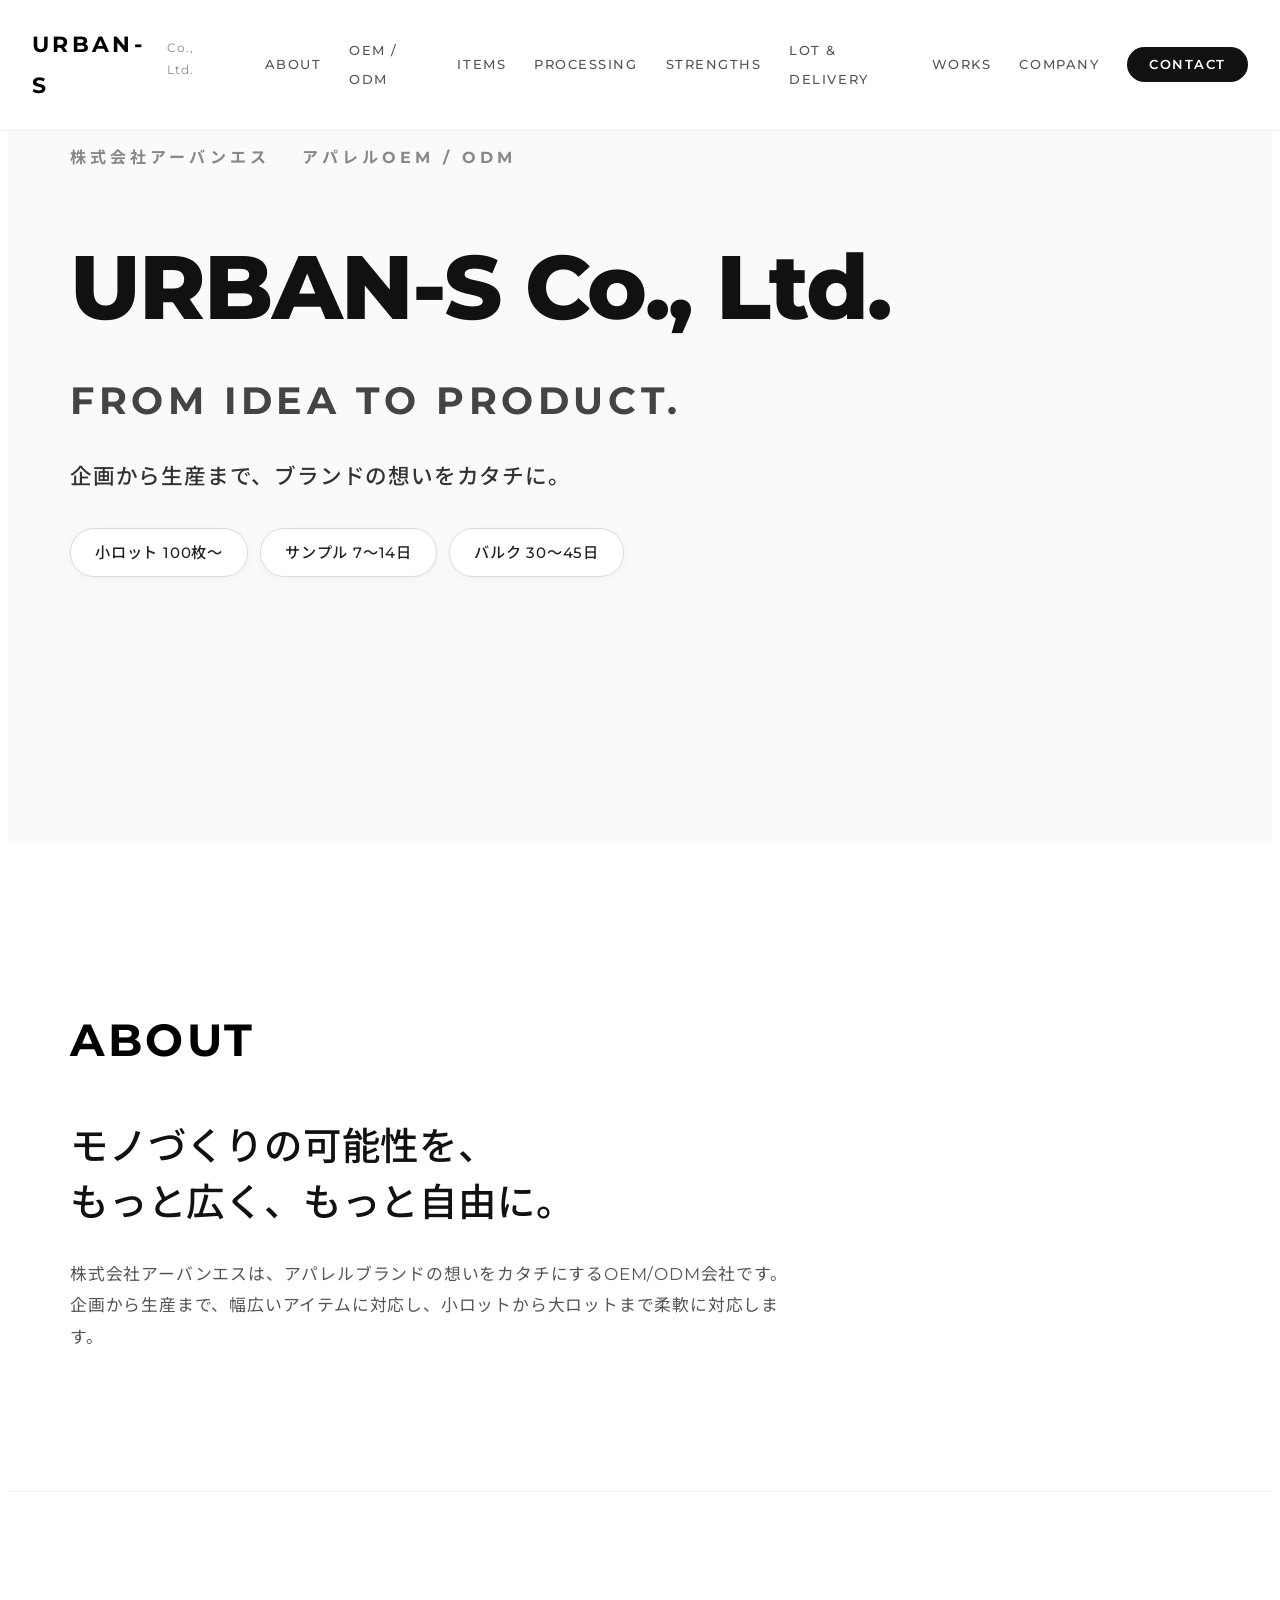
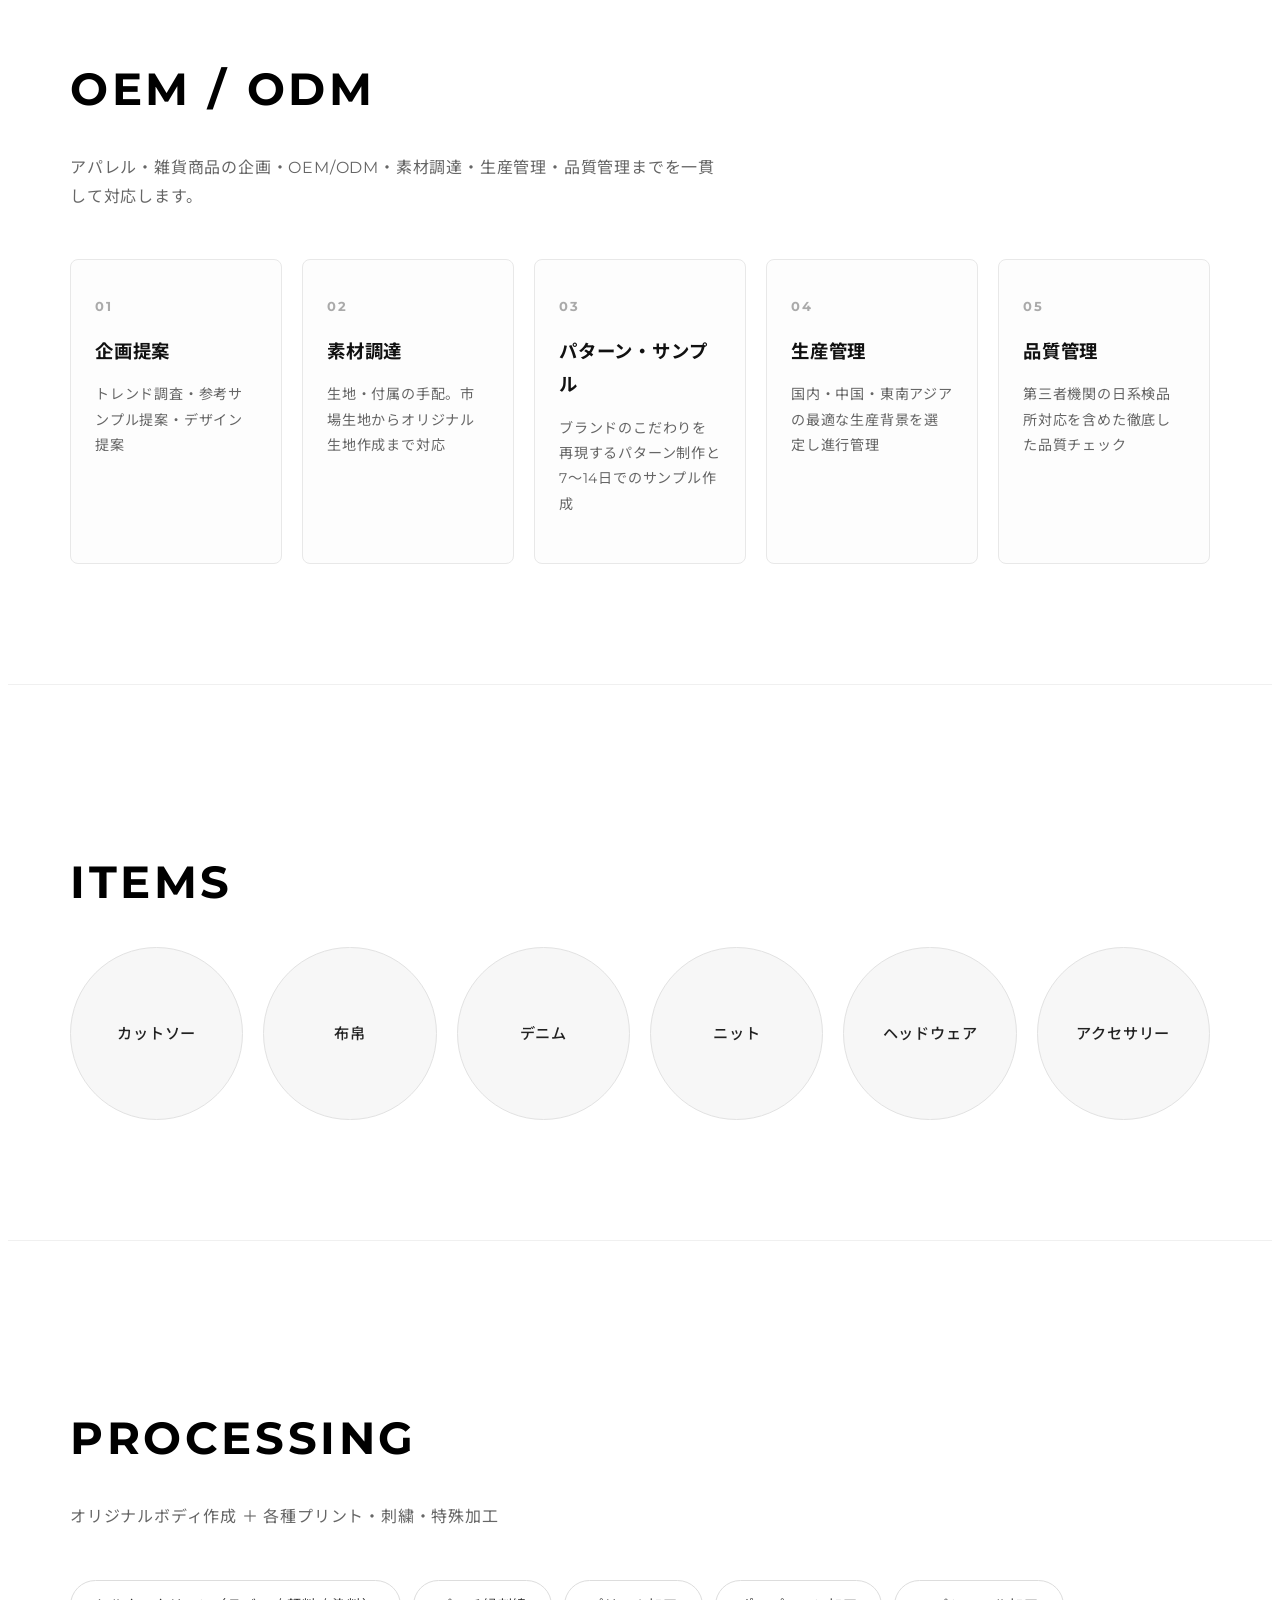
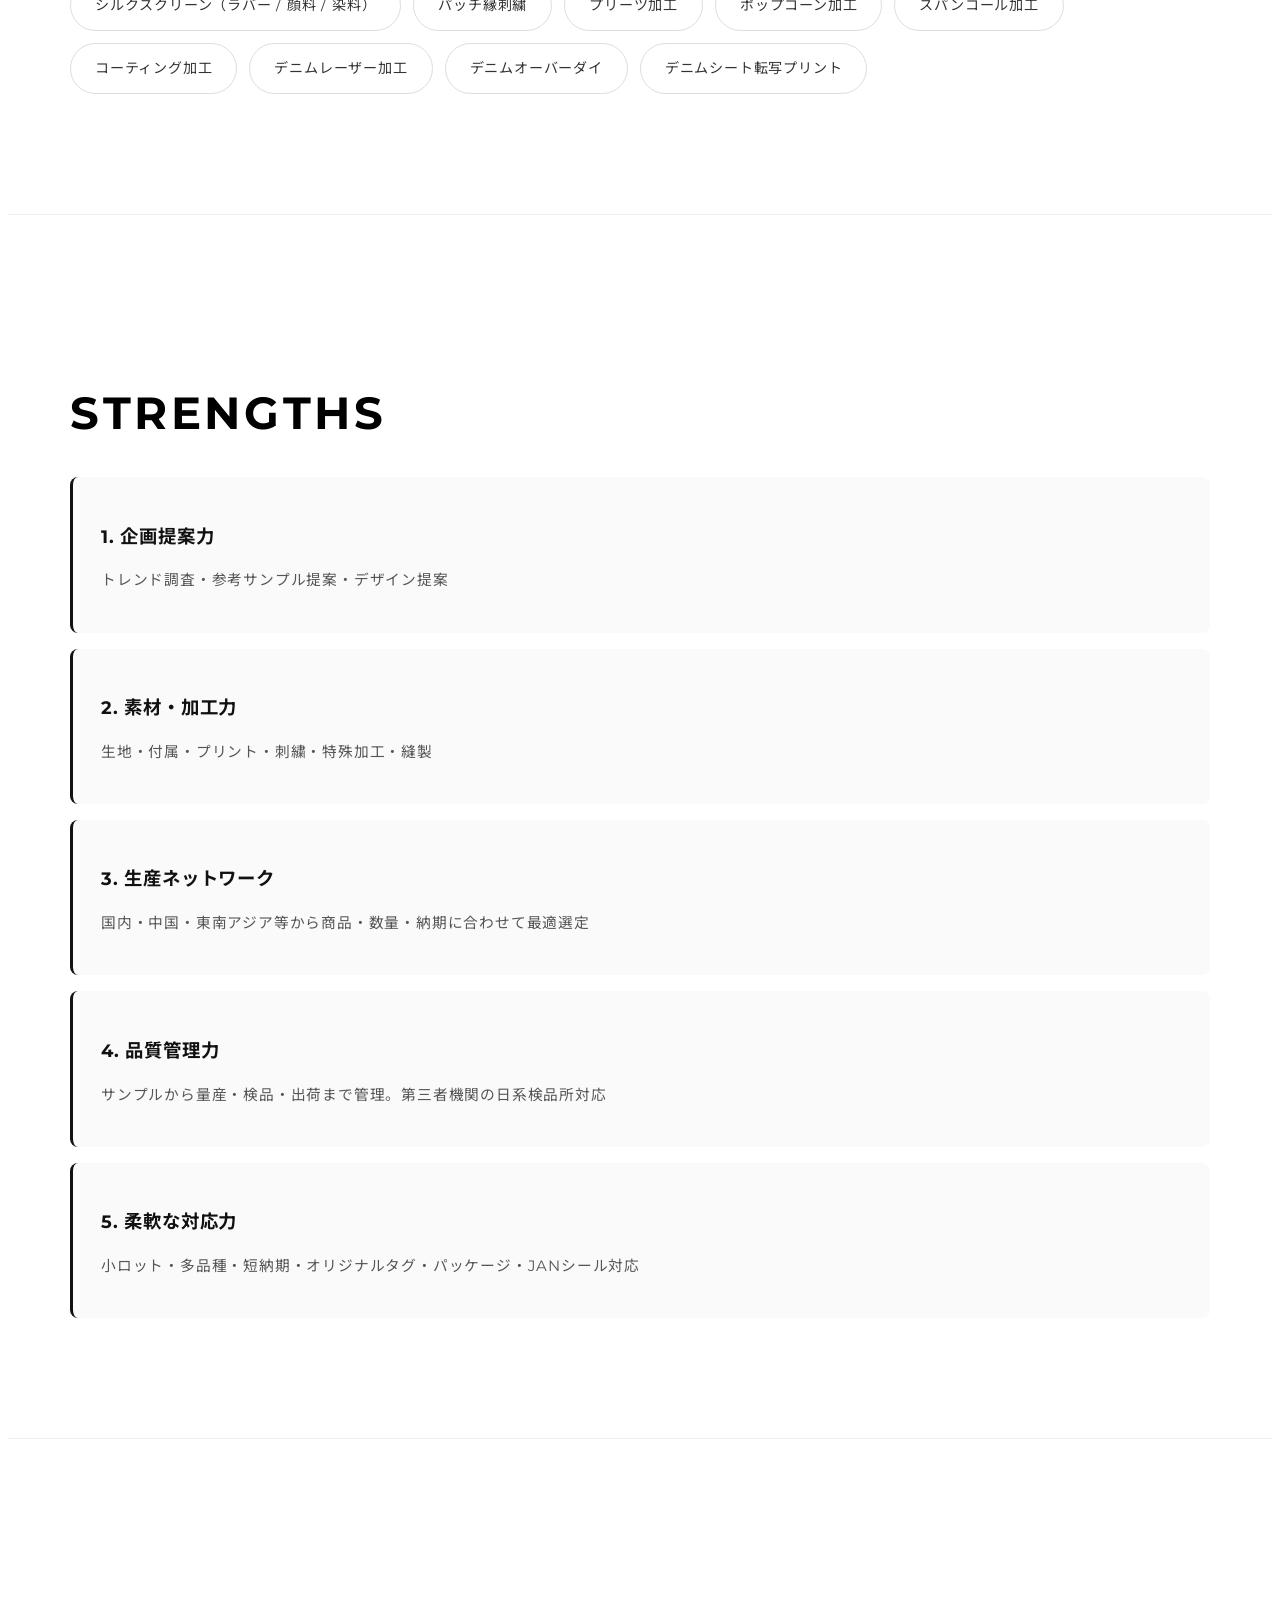
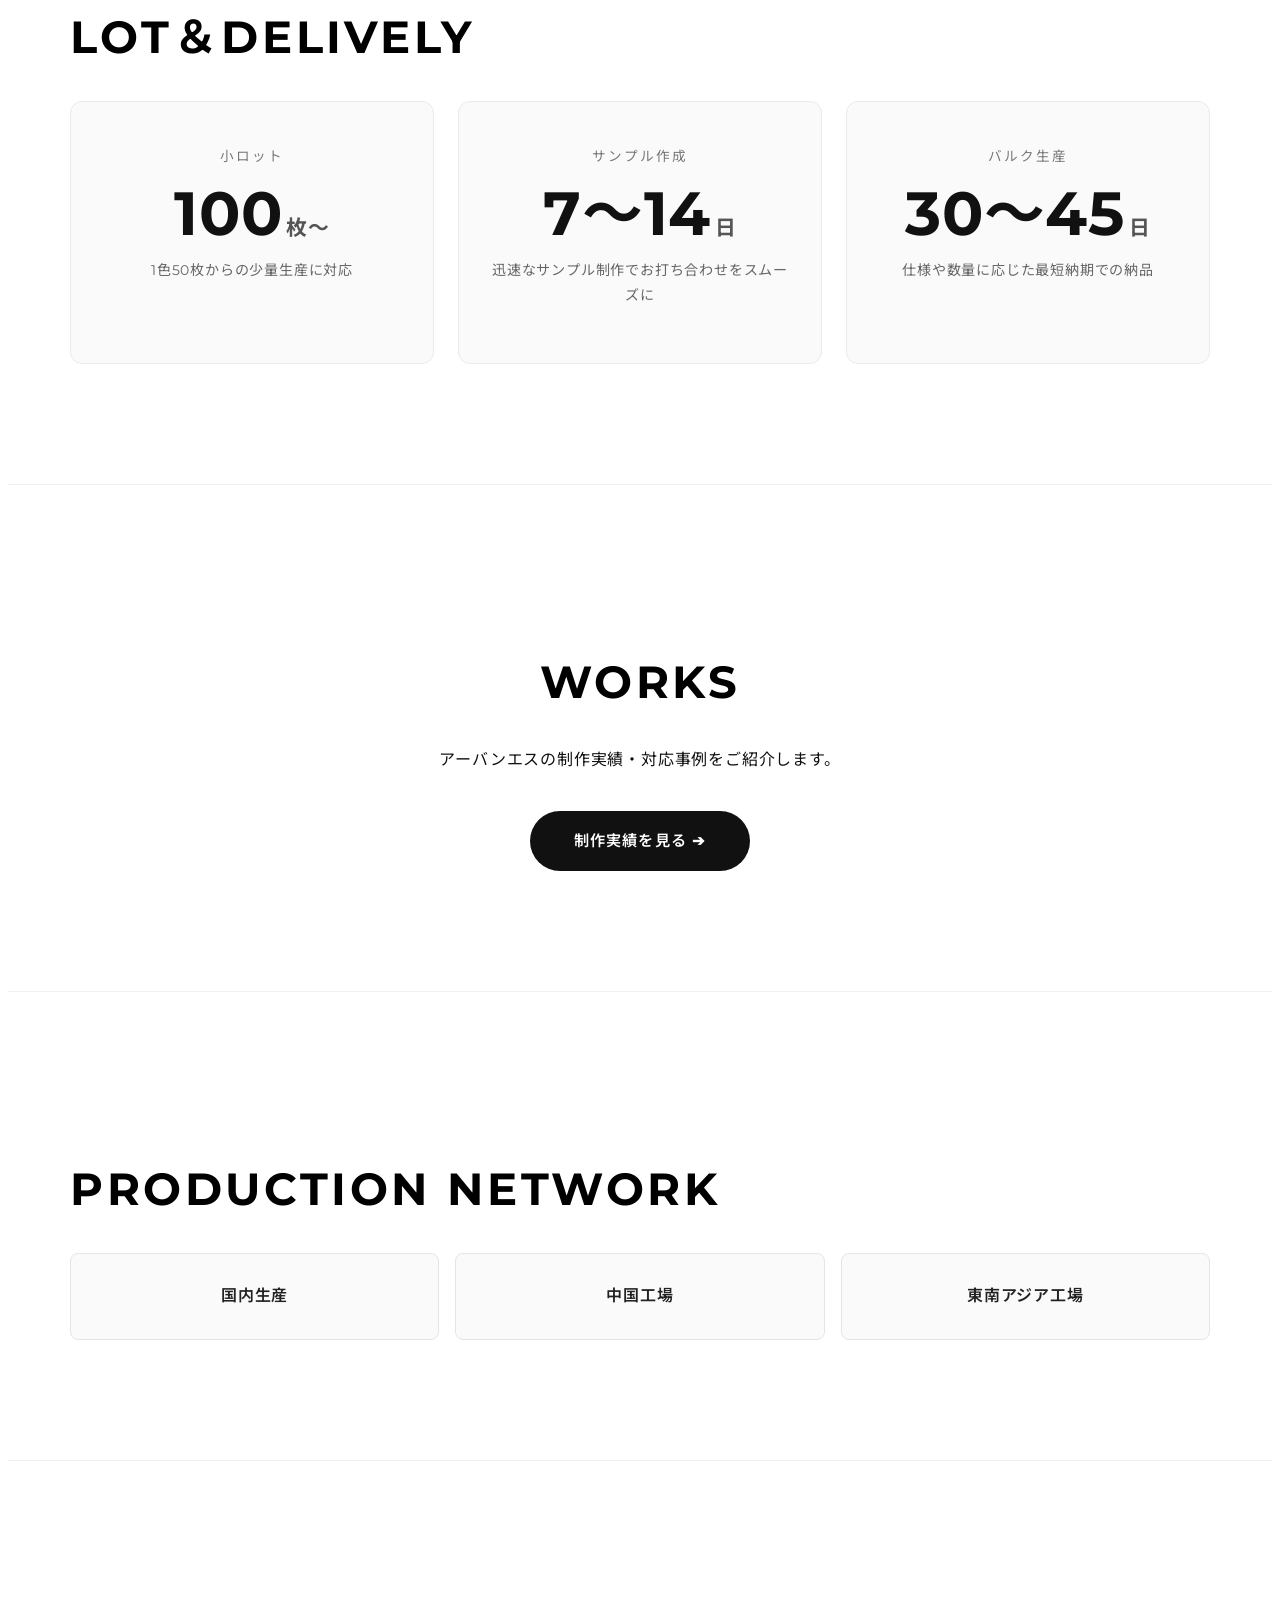
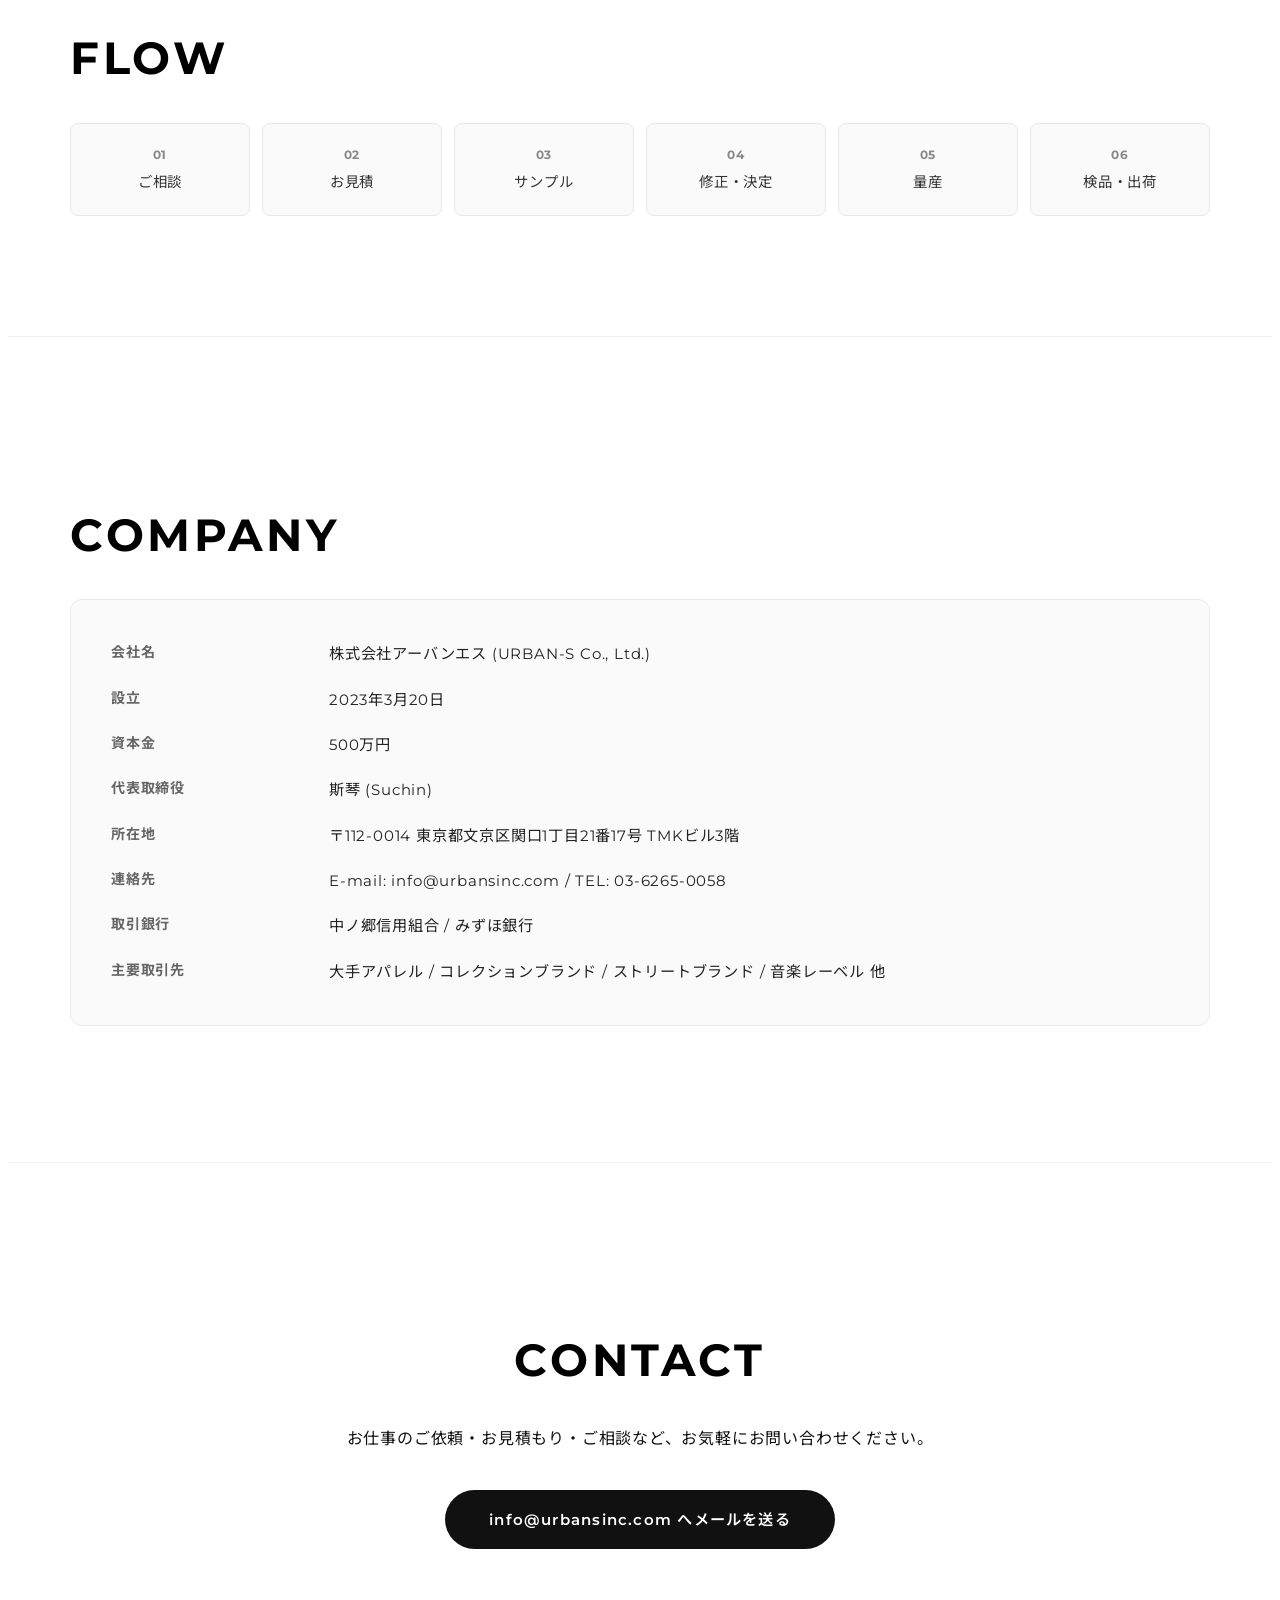
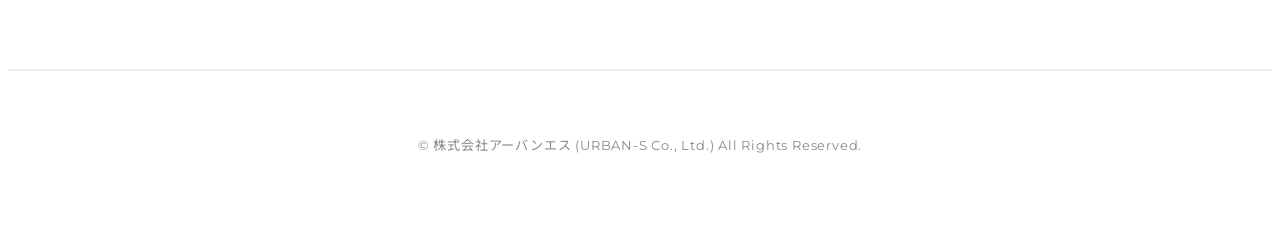
==== index.html @ e6a07af7 "Update index.html" ====
<!DOCTYPE html>
<html lang="ja">
<head>
  <meta charset="UTF-8">
  <meta name="viewport" content="width=device-width, initial-scale=1.0">
 <title>株式会社アーバンエス（URBAN-S） アパレルOEM/ODM・小ロット生産</title>
  <meta name="description" content="株式会社アーバンエス（URBAN-S Co., Ltd.）は、アパレルブランドの企画・素材調達から生産・品質管理までを一貫対応するOEM/ODM会社です。小ロット50枚〜対応。">
  <link rel="stylesheet" href="css/style.css">
  <link rel="preconnect" href="https://fonts.googleapis.com">
  <link rel="preconnect" href="https://fonts.gstatic.com" crossorigin>
  <link href="https://fonts.googleapis.com/css2?family=Montserrat:wght@400;500;700&family=Noto+Sans+JP:wght@300;400;500;700&display=swap" rel="stylesheet">
</head>
<body>

  <!-- HEADER -->
  <header class="header">
    <div class="header-inner">
      <a href="index.html" class="logo">
        <span class="logo-main">URBAN-S</span>
        <span class="logo-sub">Co., Ltd.</span>
      </a>
      <nav class="nav">
        <ul>
          <li><a href="#about">ABOUT</a></li>
          <li><a href="#service">OEM / ODM</a></li>
          <li><a href="#items">ITEMS</a></li>
          <li><a href="#processing">PROCESSING</a></li>
          <li><a href="#strengths">STRENGTHS</a></li>
          <li><a href="#lot-delivery">LOT & DELIVERY</a></li>
          <li><a href="works.html">WORKS</a></li>
          <li><a href="#company">COMPANY</a></li>
          <li><a href="#contact" class="nav-btn">CONTACT</a></li>
        </ul>
      </nav>
    </div>
  </header>

 <!--  HERO -->
  <section class="hero">
    <div class="hero-inner">
<p class="hero-subtitle">
  <span>株式会社アーバンエス</span>
  <span>アパレルOEM / ODM</span>
</p>  
    <h1 class="hero-brand">
  <span class="brand-main">URBAN-S</span>
  <span class="brand-sub">Co., Ltd.</span>
　　</h1>  
      <p class="hero-title-sub">FROM IDEA TO PRODUCT.</p>
      <p class="hero-copy">企画から生産まで、ブランドの想いをカタチに。</p>
      <div class="hero-tags">
        <span>小ロット 100枚〜</span>
        <span>サンプル 7〜14日</span>
        <span>バルク 30〜45日</span>
      </div>
    </div>
  </section>
  <!-- ABOUT -->
  <section id="about" class="section about">
    <div class="container">
    
      <h2 class="section-title">ABOUT</h2>
      <div class="about-content">
        <h3 class="about-lead">モノづくりの可能性を、<br>もっと広く、もっと自由に。</h3>
        <p class="about-text">
          株式会社アーバンエスは、アパレルブランドの想いをカタチにするOEM/ODM会社です。<br>
          企画から生産まで、幅広いアイテムに対応し、小ロットから大ロットまで柔軟に対応します。
        </p>
      </div>
    </div>
  </section>

  <!--  OEM / ODM (SERVICE) -->
  <section id="service" class="section service">
    <div class="container">
      
      <h2 class="section-title">OEM / ODM</h2>
      <p class="section-desc">アパレル・雑貨商品の企画・OEM/ODM・素材調達・生産管理・品質管理までを一貫して対応します。</p>
      
      <div class="service-grid">
        <div class="service-card">
          <span class="step-num">01</span>
          <h3>企画提案</h3>
          <p>トレンド調査・参考サンプル提案・デザイン提案</p>
        </div>
        <div class="service-card">
          <span class="step-num">02</span>
          <h3>素材調達</h3>
          <p>生地・付属の手配。市場生地からオリジナル生地作成まで対応</p>
        </div>
        <div class="service-card">
          <span class="step-num">03</span>
          <h3>パターン・サンプル</h3>
          <p>ブランドのこだわりを再現するパターン制作と7〜14日でのサンプル作成</p>
        </div>
        <div class="service-card">
        <span class="step-num">04</span>
          <h3>生産管理</h3>
          <p>国内・中国・東南アジアの最適な生産背景を選定し進行管理</p>
        </div>
        <div class="service-card">
       <span class="step-num">05</span>
          <h3>品質管理</h3>
          <p>第三者機関の日系検品所対応を含めた徹底した品質チェック</p>
        </div>
      </div>
    </div>
  </section>

  <!--  ITEMS -->
  <section id="items" class="section items">
    <div class="container">
  
      <h2 class="section-title">ITEMS</h2>
      <div class="items-grid">
        <div class="item-circle"><span>カットソー</span></div>
        <div class="item-circle"><span>布帛</span></div>
        <div class="item-circle"><span>デニム</span></div>
        <div class="item-circle"><span>ニット</span></div>
        <div class="item-circle"><span>ヘッドウェア</span></div>
        <div class="item-circle"><span>アクセサリー</span></div>
      </div>
    </div>
  </section>

  <!--  PROCESSING -->
  <section id="processing" class="section processing">
    <div class="container">
   
      <h2 class="section-title">PROCESSING</h2>
      <p class="section-desc">オリジナルボディ作成 ＋ 各種プリント・刺繍・特殊加工</p>
      
      <div class="process-tags">
        <span class="tag">シルクスクリーン（ラバー / 顔料 / 染料）</span>
        <span class="tag">パッチ縁刺繍</span>
        <span class="tag">プリーツ加工</span>
        <span class="tag">ポップコーン加工</span>
        <span class="tag">スパンコール加工</span>
        <span class="tag">コーティング加工</span>
        <span class="tag">デニムレーザー加工</span>
        <span class="tag">デニムオーバーダイ</span>
        <span class="tag">デニムシート転写プリント</span>
      </div>
    </div>
  </section>

  <!--  STRENGTHS -->
  <section id="strengths" class="section strengths">
    <div class="container">
 
      <h2 class="section-title">STRENGTHS</h2>
      <div class="strengths-list">
        <div class="strength-item">
          <h3>1. 企画提案力</h3>
          <p>トレンド調査・参考サンプル提案・デザイン提案</p>
        </div>
        <div class="strength-item">
          <h3>2. 素材・加工力</h3>
          <p>生地・付属・プリント・刺繍・特殊加工・縫製</p>
        </div>
        <div class="strength-item">
          <h3>3. 生産ネットワーク</h3>
          <p>国内・中国・東南アジア等から商品・数量・納期に合わせて最適選定</p>
        </div>
        <div class="strength-item">
          <h3>4. 品質管理力</h3>
          <p>サンプルから量産・検品・出荷まで管理。第三者機関の日系検品所対応</p>
        </div>
        <div class="strength-item">
          <h3>5. 柔軟な対応力</h3>
          <p>小ロット・多品種・短納期・オリジナルタグ・パッケージ・JANシール対応</p>
        </div>
      </div>
    </div>
  </section>

  <!-- LOT&DELIVELY -->
<section id="lot-delivery" class="section numbers">
    <div class="container">
   
      <h2 class="section-title">LOT＆DELIVELY</h2>
      <div class="numbers-grid">
        <div class="num-card">
          <span class="num-label">小ロット</span>
          <div class="num-val">100<span>枚〜</span></div>
          <p>1色50枚からの少量生産に対応</p>
        </div>
        <div class="num-card">
          <span class="num-label">サンプル作成</span>
          <div class="num-val">7〜14<span>日</span></div>
          <p>迅速なサンプル制作でお打ち合わせをスムーズに</p>
        </div>
        <div class="num-card">
          <span class="num-label">バルク生産</span>
          <div class="num-val">30〜45<span>日</span></div>
          <p>仕様や数量に応じた最短納期での納品</p>
        </div>
      </div>
    </div>
  </section>

  <!--  WORKS -->
  <section class="section works-banner">
    <div class="container text-center">
      
      <h2 class="section-title">WORKS</h2>
      <p>アーバンエスの制作実績・対応事例をご紹介します。</p>
      <a href="works.html" class="btn-primary">制作実績を見る ➔</a>
    </div>
  </section>

  <!--  PRODUCTION -->
  <section class="section production">
    <div class="container">
  
      <h2 class="section-title">PRODUCTION NETWORK</h2>
      <div class="production-boxes">
        <div class="prod-box">国内生産</div>
        <div class="prod-box">中国工場</div>
        <div class="prod-box">東南アジア工場</div>
      </div>
    </div>
  </section>

  <!-- 10 FLOW -->
  <section class="section flow">
    <div class="container">
   
      <h2 class="section-title">FLOW</h2>
      <div class="flow-steps">
        <div class="step"><span>01</span>ご相談</div>
        <div class="step"><span>02</span>お見積</div>
        <div class="step"><span>03</span>サンプル</div>
        <div class="step"><span>04</span>修正・決定</div>
        <div class="step"><span>05</span>量産</div>
        <div class="step"><span>06</span>検品・出荷</div>
      </div>
    </div>
  </section>

  <!--  COMPANY -->
  <section id="company" class="section company">
    <div class="container">
     
      <h2 class="section-title">COMPANY</h2>
      <dl class="company-list">
        <dt>会社名</dt>
        <dd>株式会社アーバンエス (URBAN-S Co., Ltd.)</dd>
        <dt>設立</dt>
        <dd>2023年3月20日</dd>
        <dt>資本金</dt>
        <dd>500万円</dd>
        <dt>代表取締役</dt>
        <dd>斯琴 (Suchin)</dd>
        <dt>所在地</dt>
        <dd>〒112-0014 東京都文京区関口1丁目21番17号 TMKビル3階</dd>
        <dt>連絡先</dt>
        <dd>E-mail: info@urbansinc.com / TEL: 03-6265-0058</dd>
        <dt>取引銀行</dt>
        <dd>中ノ郷信用組合 / みずほ銀行</dd>
        <dt>主要取引先</dt>
        <dd>大手アパレル / コレクションブランド / ストリートブランド / 音楽レーベル 他</dd>
      </dl>
    </div>
  </section>

<!-- CONTACT -->
  <section id="contact" class="section contact">
    <div class="container text-center">
      <h2 class="section-title">CONTACT</h2>
      <p class="contact-lead">お仕事のご依頼・お見積もり・ご相談など、お気軽にお問い合わせください。</p>
      <a href="https://mail.google.com/mail/?view=cm&fs=1&to=info@urbansinc.com" target="_blank" rel="noopener noreferrer" class="btn-contact">
        info@urbansinc.com へメールを送る
      </a>
    </div>
  </section>

  <footer class="footer">
  <p>&copy; 株式会社アーバンエス (URBAN-S Co., Ltd.) All Rights Reserved.</p>
</footer>

</body>
</html>
---- css/style.css ----
CSS
/* ==========================================
   RESET & BASE STYLES
   ========================================== */
*{
  margin: 0;
  padding: 0;
  box-sizing: border-box;
}

body {
  font-family: 'Montserrat', 'Noto Sans JP', -apple-system, BlinkMacSystemFont, sans-serif;
  background-color: #ffffff;
  color: #111111;
  line-height: 1.8;
  letter-spacing: 0.05em;
  -webkit-font-smoothing: antialiased;
  overflow-x: hidden;
}

a {
  color: inherit;
  text-decoration: none;
}

ul {
  list-style: none;
}

.container {
  max-width: 1140px;
  margin: 0 auto;
  padding: 0 32px;
}

.text-center {
  text-align: center;
}

/* ==========================================
   HEADER
   ========================================== */
.header {
  position: fixed;
  top: 0;
  left: 0;
  width: 100%;
  background-color: rgba(255, 255, 255, 0.92);
  backdrop-filter: blur(10px);
  z-index: 1000;
  border-bottom: 1px solid #eeeeee;
}

.header-inner {
  display: flex;
  justify-content: space-between;
  align-items: center;
  max-width: 1240px;
  margin: 0 auto;
  padding: 20px 32px;
}

.logo {
  display: flex;
  align-items: baseline;
  gap: 8px;
}

.logo-main {
  font-weight: 700;
  font-size: 1.4rem;
  letter-spacing: 0.15em;
  color: #000000;
}

.logo-sub {
  font-size: 0.75rem;
  color: #888888;
  letter-spacing: 0.1em;
}

.nav ul {
  display: flex;
  align-items: center;
  gap: 28px;
}

.nav a {
  font-size: 0.8rem;
  font-weight: 500;
  color: #555555;
  letter-spacing: 0.12em;
  transition: color 0.3s;
}

.nav a:hover, .nav a.active {
  color: #000000;
}

.nav-btn {
  background-color: #111111;
  color: #ffffff !important;
  padding: 10px 22px;
  border-radius: 30px;
  font-weight: 600 !important;
  transition: opacity 0.3s, transform 0.3s;
}

.nav-btn:hover {
  opacity: 0.85;
  transform: translateY(-1px);
}

/* ==========================================
   SECTIONS
   ========================================== */
.section {
  padding: 120px 0;
  border-bottom: 1px solid #f0f0f0;
}

.section-num {
  display: block;
  font-size: 0.8rem;
  font-weight: 700;
  color: #999999;
  margin-bottom: 12px;
  letter-spacing: 0.2em;
}

.section-title {
  font-size: clamp(2rem, 3.5vw, 3rem);
  font-weight: 700;
  margin-bottom: 24px;
  letter-spacing: 0.08em;
  color: #000000;
}

.section-desc {
  color: #666666;
  font-size: 1rem;
  margin-bottom: 48px;
  max-width: 650px;
}

/* ==========================================
   01 HERO
   ========================================== */
.hero {
  min-height: 75vh;             /* 高さを少し詰めて上寄りに */
  display: flex;
  align-items: flex-start;      /* 上揃えに配置 */
  padding: 120px 32px 40px;     /* 上の余白を詰めて上に持ってくる */
  background-color: #fafafa;
  position: relative;
}

.hero-inner {
  max-width: 1140px;
  margin: 0 auto;
  width: 100%;
}

.hero-subtitle {
  font-size: 1rem;
  font-weight: 700;
  letter-spacing: 0.25em;
  color: #888888;
  margin-bottom: 12px;
  display: flex !important;
  justify-content: flex-start !important;
  align-items: center;
  gap: 2em;
  text-align: left !important;
}

/* メインブランド名 URBAN-S をさらに巨大化 */
.hero-brand {
  font-size: clamp(3rem, 7vw, 9.5rem); /* かなり大きく存在感アップ */
  line-height: 0.9;
  font-weight: 800;
  letter-spacing: -0.02em;
  color: #111111;
  margin-bottom: 12px;
}

/* FROM IDEA TO PRODUCT. も一回り拡大 */
.hero-title-sub {
  font-size: clamp(1.4rem, 3.2vw, 2.4rem); /* 拡大 */
  font-weight: 700;
  letter-spacing: 0.12em;
  color: #444444;
  margin-bottom: 20px;
}

.hero-copy {
  font-size: 1.35rem;           /* 拡大 */
  color: #333333;
  margin-bottom: 32px;
  font-weight: 500;
}

.hero-tags {
  display: flex;
  gap: 12px;
  flex-wrap: wrap;
}

.hero-tags span {
  background: #ffffff;
  border: 1px solid #dcdcdc;
  color: #222222;
  padding: 10px 24px;          /* タグも少し大きく */
  font-size: 0.95rem;
  font-weight: 500;
  border-radius: 24px;
  box-shadow: 0 2px 10px rgba(0,0,0,0.04);
}
/* ==========================================
   02 ABOUT
   ========================================== */
.about-lead {
  font-size: clamp(1.6rem, 3vw, 2.4rem);
  line-height: 1.45;
  margin-bottom: 28px;
  color: #111111;
  font-weight: 500;
}

.about-text {
  color: #555555;
  font-size: 1.05rem;
  max-width: 720px;
  line-height: 1.9;
}

/* ==========================================
   03 SERVICE
   ========================================== */
.service-grid {
  display: grid;
  grid-template-columns: repeat(auto-fit, minmax(210px, 1fr));
  gap: 20px;
}

.service-card {
  background: #fdfdfd;
  padding: 32px 24px;
  border-radius: 8px;
  border: 1px solid #e8e8e8;
  transition: transform 0.3s, border-color 0.3s, box-shadow 0.3s;
}

.service-card:hover {
  transform: translateY(-4px);
  border-color: #111111;
  box-shadow: 0 8px 20px rgba(0,0,0,0.04);
}

.step-num {
  font-size: 0.8rem;
  font-weight: 700;
  color: #aaaaaa;
  letter-spacing: 0.15em;
}

.service-card h3 {
  font-size: 1.15rem;
  margin: 14px 0 10px;
  color: #111111;
}

.service-card p {
  font-size: 0.88rem;
  color: #666666;
}

/* ==========================================
   04 ITEMS
   ========================================== */
.items-grid {
  display: grid;
  grid-template-columns: repeat(auto-fit, minmax(150px, 1fr));
  gap: 20px;
}

.item-circle {
  aspect-ratio: 1 / 1;
  background: #f7f7f7;
  border: 1px solid #e2e2e2;
  border-radius: 50%;
  display: flex;
  align-items: center;
  justify-content: center;
  font-weight: 500;
  font-size: 0.95rem;
  color: #222222;
  transition: all 0.3s ease;
  cursor: default;
}

.item-circle:hover {
  transform: scale(1.04);
  background: #111111;
  color: #ffffff;
  border-color: #111111;
}

/* ==========================================
   05 PROCESSING
   ========================================== */
.process-tags {
  display: flex;
  flex-wrap: wrap;
  gap: 12px;
}

.tag {
  background: #ffffff;
  border: 1px solid #dddddd;
  color: #333333;
  padding: 12px 24px;
  border-radius: 30px;
  font-size: 0.88rem;
  transition: background-color 0.3s, color 0.3s, border-color 0.3s;
}

.tag:hover {
  background: #111111;
  color: #ffffff;
  border-color: #111111;
}

/* ==========================================
   06 STRENGTHS
   ========================================== */
.strengths-list {
  display: flex;
  flex-direction: column;
  gap: 16px;
}

.strength-item {
  background: #fafafa;
  padding: 24px 28px;
  border-radius: 8px;
  border-left: 3px solid #111111;
}

.strength-item h3 {
  font-size: 1.15rem;
  margin-bottom: 6px;
  color: #111111;
}

.strength-item p {
  font-size: 0.92rem;
  color: #555555;
}

/* ==========================================
   07 NUMBERS
   ========================================== */
.numbers-grid {
  display: grid;
  grid-template-columns: repeat(auto-fit, minmax(260px, 1fr));
  gap: 24px;
}

.num-card {
  background: #fafafa;
  border: 1px solid #eaeaea;
  padding: 40px 28px;
  border-radius: 12px;
  text-align: center;
}

.num-label {
  font-size: 0.85rem;
  color: #777777;
  letter-spacing: 0.15em;
}

.num-val {
  font-size: 3.8rem;
  font-weight: 700;
  margin: 12px 0;
  color: #111111;
  line-height: 1;
}

.num-val span {
  font-size: 1.3rem;
  margin-left: 4px;
  color: #555555;
}

.num-card p {
  font-size: 0.88rem;
  color: #666666;
}

/* ==========================================
   BUTTONS
   ========================================== */
.btn-primary, .btn-contact {
  display: inline-block;
  background: #111111;
  color: #ffffff;
  padding: 16px 44px;
  border-radius: 30px;
  font-size: 0.95rem;
  font-weight: 600;
  margin-top: 20px;
  letter-spacing: 0.08em;
  transition: opacity 0.3s, transform 0.3s;
}

.btn-primary:hover, .btn-contact:hover {
  opacity: 0.85;
  transform: translateY(-2px);
}

/* ==========================================
   09 PRODUCTION & 10 FLOW
   ========================================== */
.production-boxes {
  display: grid;
  grid-template-columns: repeat(auto-fit, minmax(200px, 1fr));
  gap: 16px;
}

.prod-box {
  background: #fafafa;
  border: 1px solid #e5e5e5;
  padding: 28px;
  text-align: center;
  font-weight: 600;
  font-size: 1rem;
  border-radius: 8px;
  color: #222222;
}

.flow-steps {
  display: grid;
  grid-template-columns: repeat(auto-fit, minmax(140px, 1fr));
  gap: 12px;
}

.step {
  background: #fafafa;
  border: 1px solid #e8e8e8;
  padding: 20px 14px;
  text-align: center;
  font-size: 0.9rem;
  border-radius: 8px;
  color: #333333;
}

.step span {
  display: block;
  font-size: 0.75rem;
  color: #888888;
  font-weight: 700;
  margin-bottom: 4px;
}

/* ==========================================
   11 COMPANY
   ========================================== */
.company-list {
  display: grid;
  grid-template-columns: 150px 1fr;
  gap: 18px 28px;
  background: #fafafa;
  border: 1px solid #eaeaea;
  padding: 40px;
  border-radius: 12px;
}

.company-list dt {
  font-weight: 700;
  color: #666666;
  font-size: 0.88rem;
}

.company-list dd {
  font-size: 0.95rem;
  color: #222222;
}

/* ==========================================
   WORKS PAGE
   ========================================== */
.page-header {
  padding: 150px 0 50px;
  background: #fafafa;
  border-bottom: 1px solid #eeeeee;
}

.page-header h1 {
  font-size: 3rem;
  font-weight: 700;
  color: #111111;
}

.page-header p {
  color: #666666;
  margin-top: 6px;
}

.category-tags {
  display: flex;
  flex-wrap: wrap;
  gap: 8px;
  margin-bottom: 40px;
}

.cat-tag {
  padding: 8px 18px;
  background: #ffffff;
  border: 1px solid #dddddd;
  border-radius: 20px;
  font-size: 0.82rem;
  color: #555555;
  cursor: pointer;
}

.cat-tag.active {
  background: #111111;
  color: #ffffff;
  border-color: #111111;
  font-weight: 600;
}

.works-grid {
  display: grid;
  grid-template-columns: repeat(auto-fit, minmax(300px, 1fr));
  gap: 28px;
}

.work-card {
  background: #ffffff;
  border: 1px solid #e8e8e8;
  border-radius: 8px;
  overflow: hidden;
  transition: box-shadow 0.3s;
}

.work-card:hover {
  box-shadow: 0 6px 18px rgba(0,0,0,0.05);
}

.work-img-placeholder {
  height: 220px;
  background: #f0f0f2;
  display: flex;
  align-items: center;
  justify-content: center;
  color: #888888;
  font-weight: 700;
  letter-spacing: 0.12em;
}

.work-info {
  padding: 20px;
}

.work-cat {
  font-size: 0.75rem;
  color: #888888;
  font-weight: 700;
  letter-spacing: 0.08em;
}

.work-title {
  font-size: 1.1rem;
  margin: 6px 0;
  color: #111111;
}

.work-desc {
  font-size: 0.85rem;
  color: #666666;
}

.works-back {
  text-align: center;
  margin-top: 60px;
}

/* ==========================================
   FOOTER
   ========================================== */
.footer {
  text-align: center;
  padding: 50px 32px;
  font-size: 0.82rem;
  color: #888888;
  border-top: 1px solid #eeeeee;
}

/* ==========================================
   RESPONSIVE
   ========================================== */
@media (max-width: 768px) {
  .nav {
    display: none;
  }
  .company-list {
    grid-template-columns: 1fr;
    gap: 6px;
    padding: 24px;
  }
  .company-list dt {
    margin-top: 12px;
  }
}
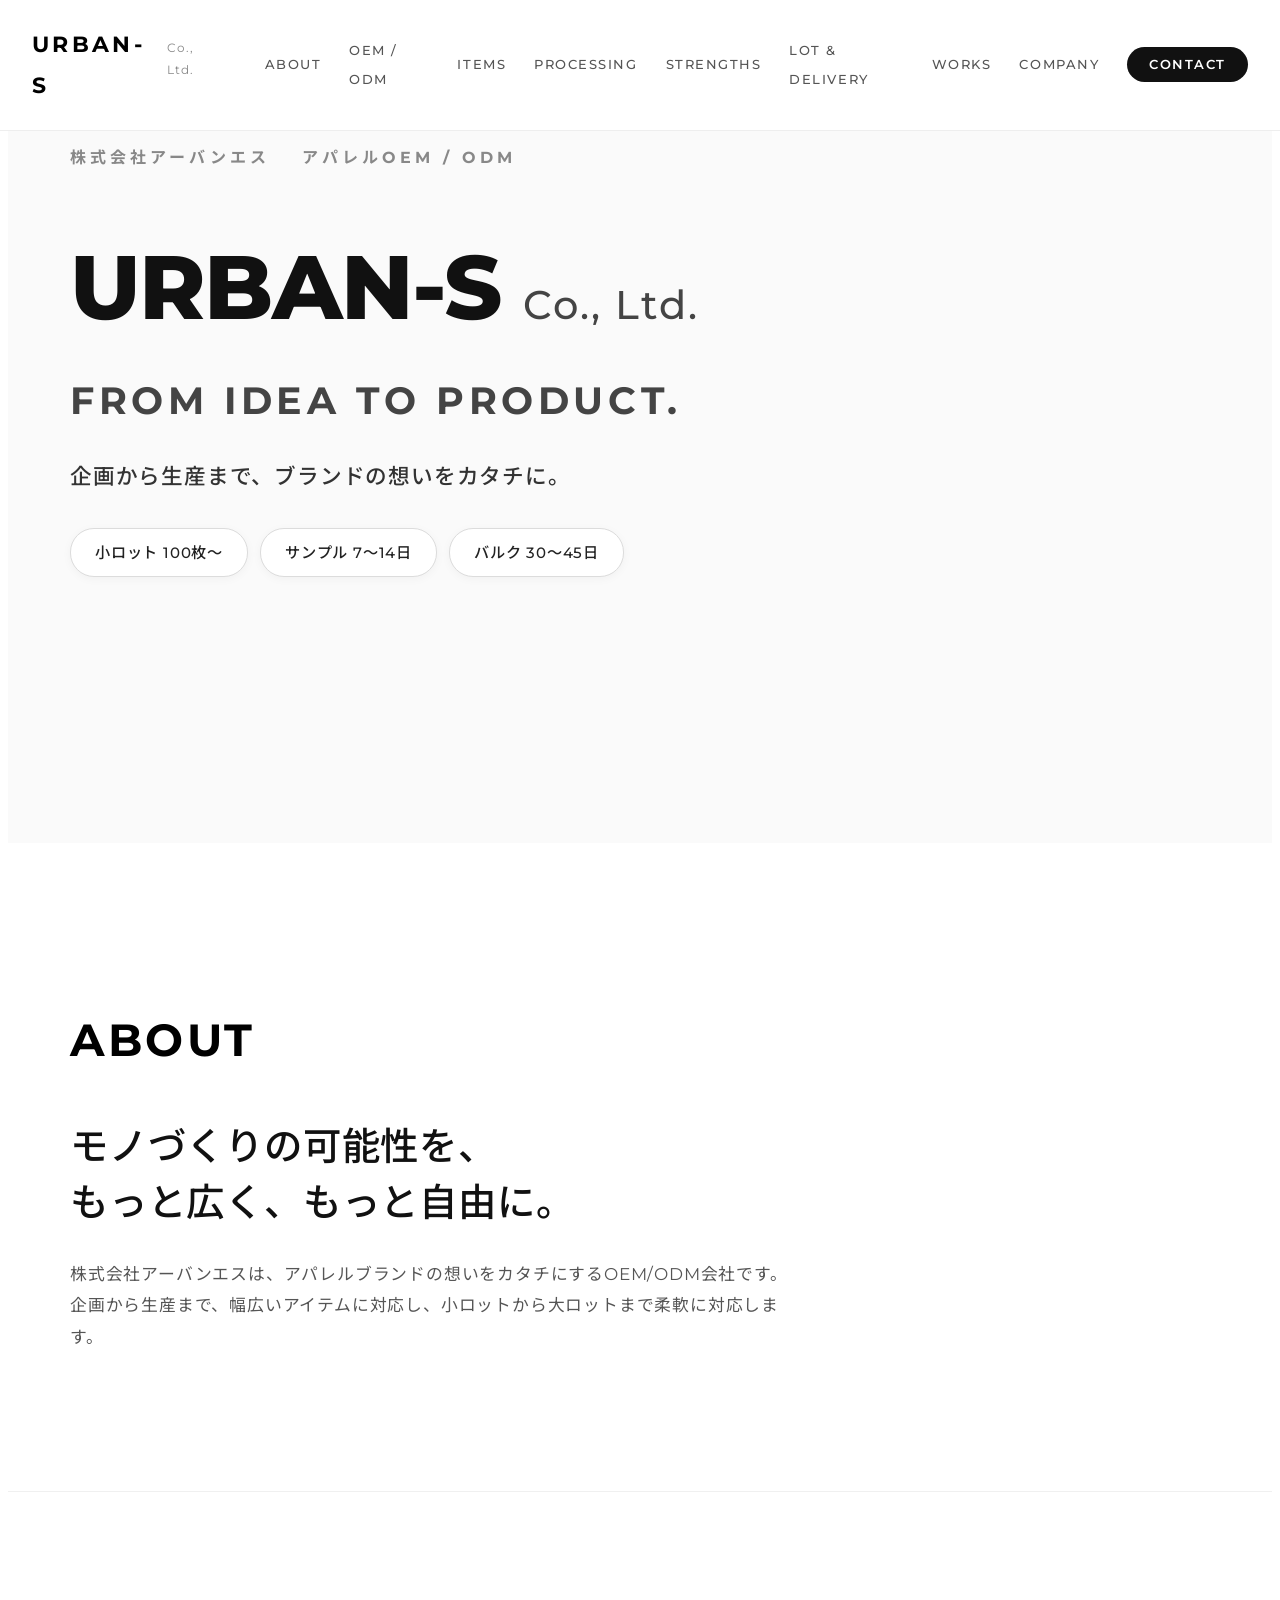
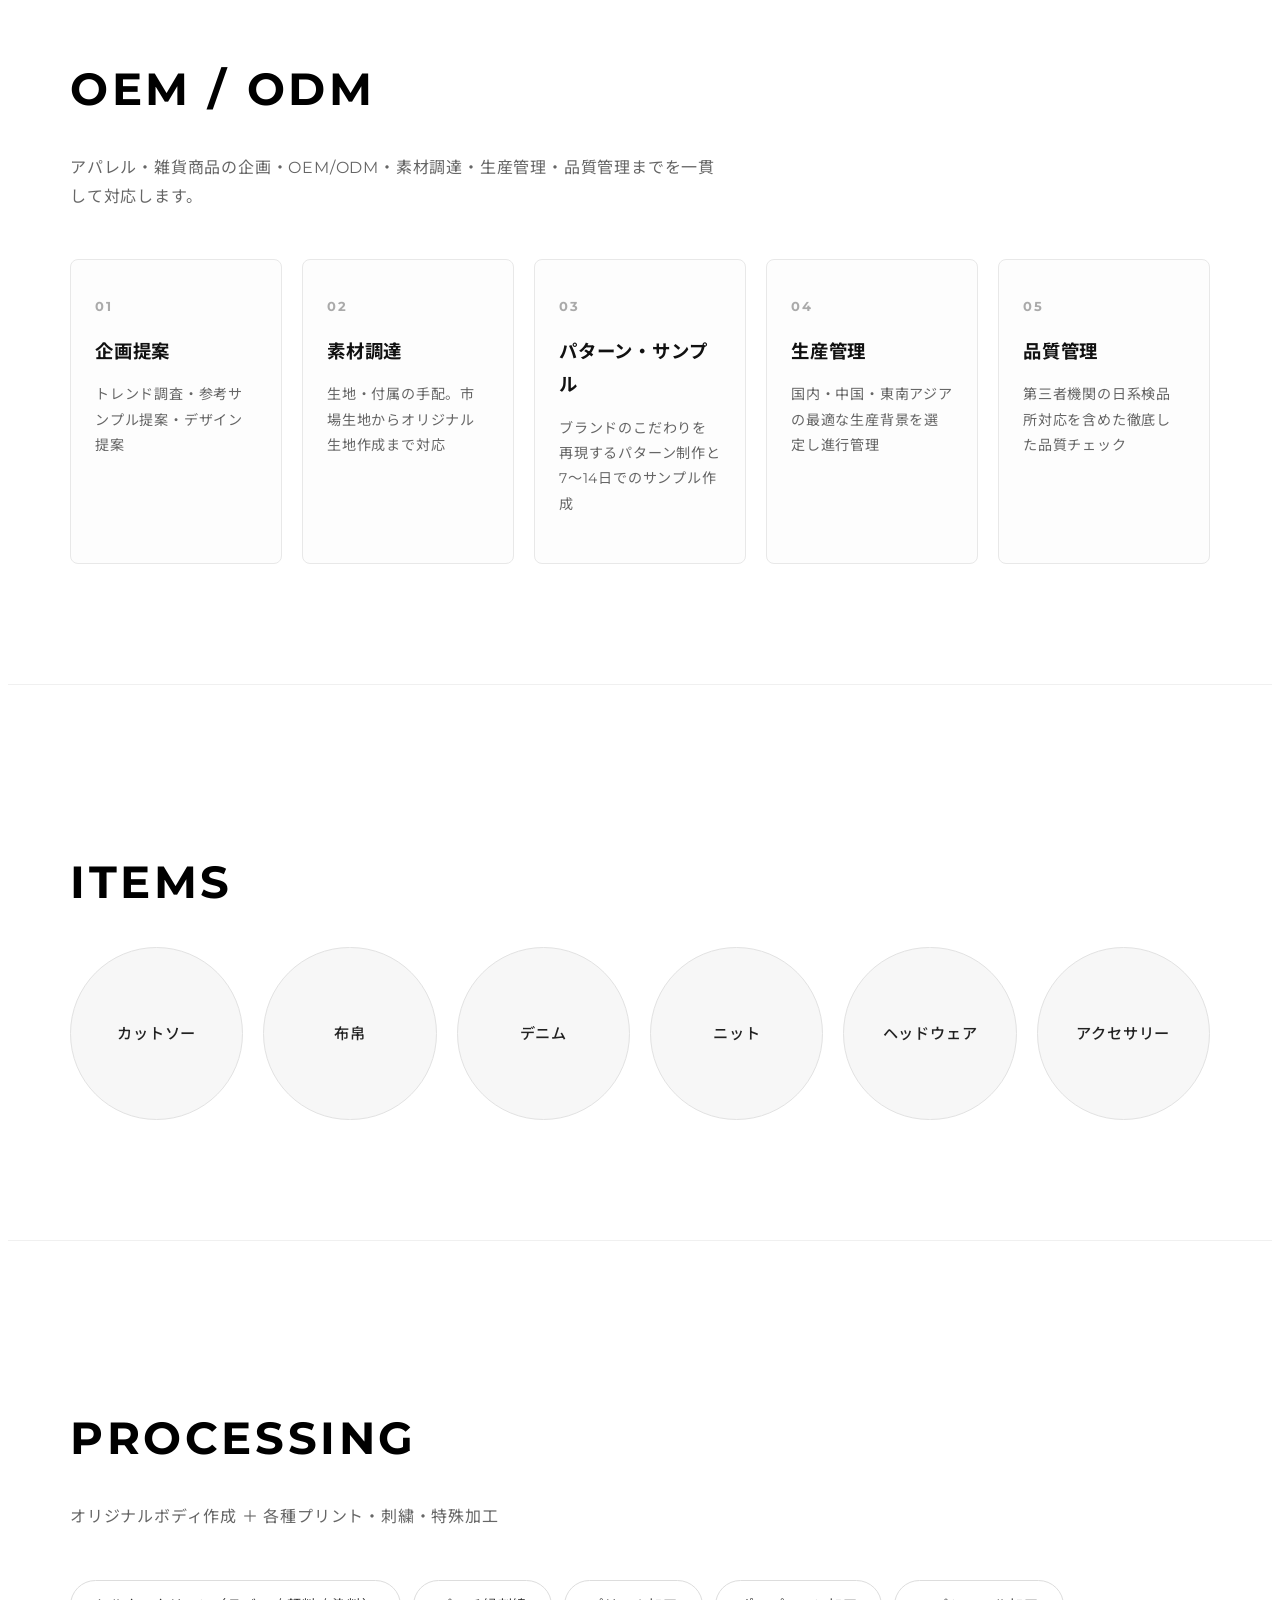
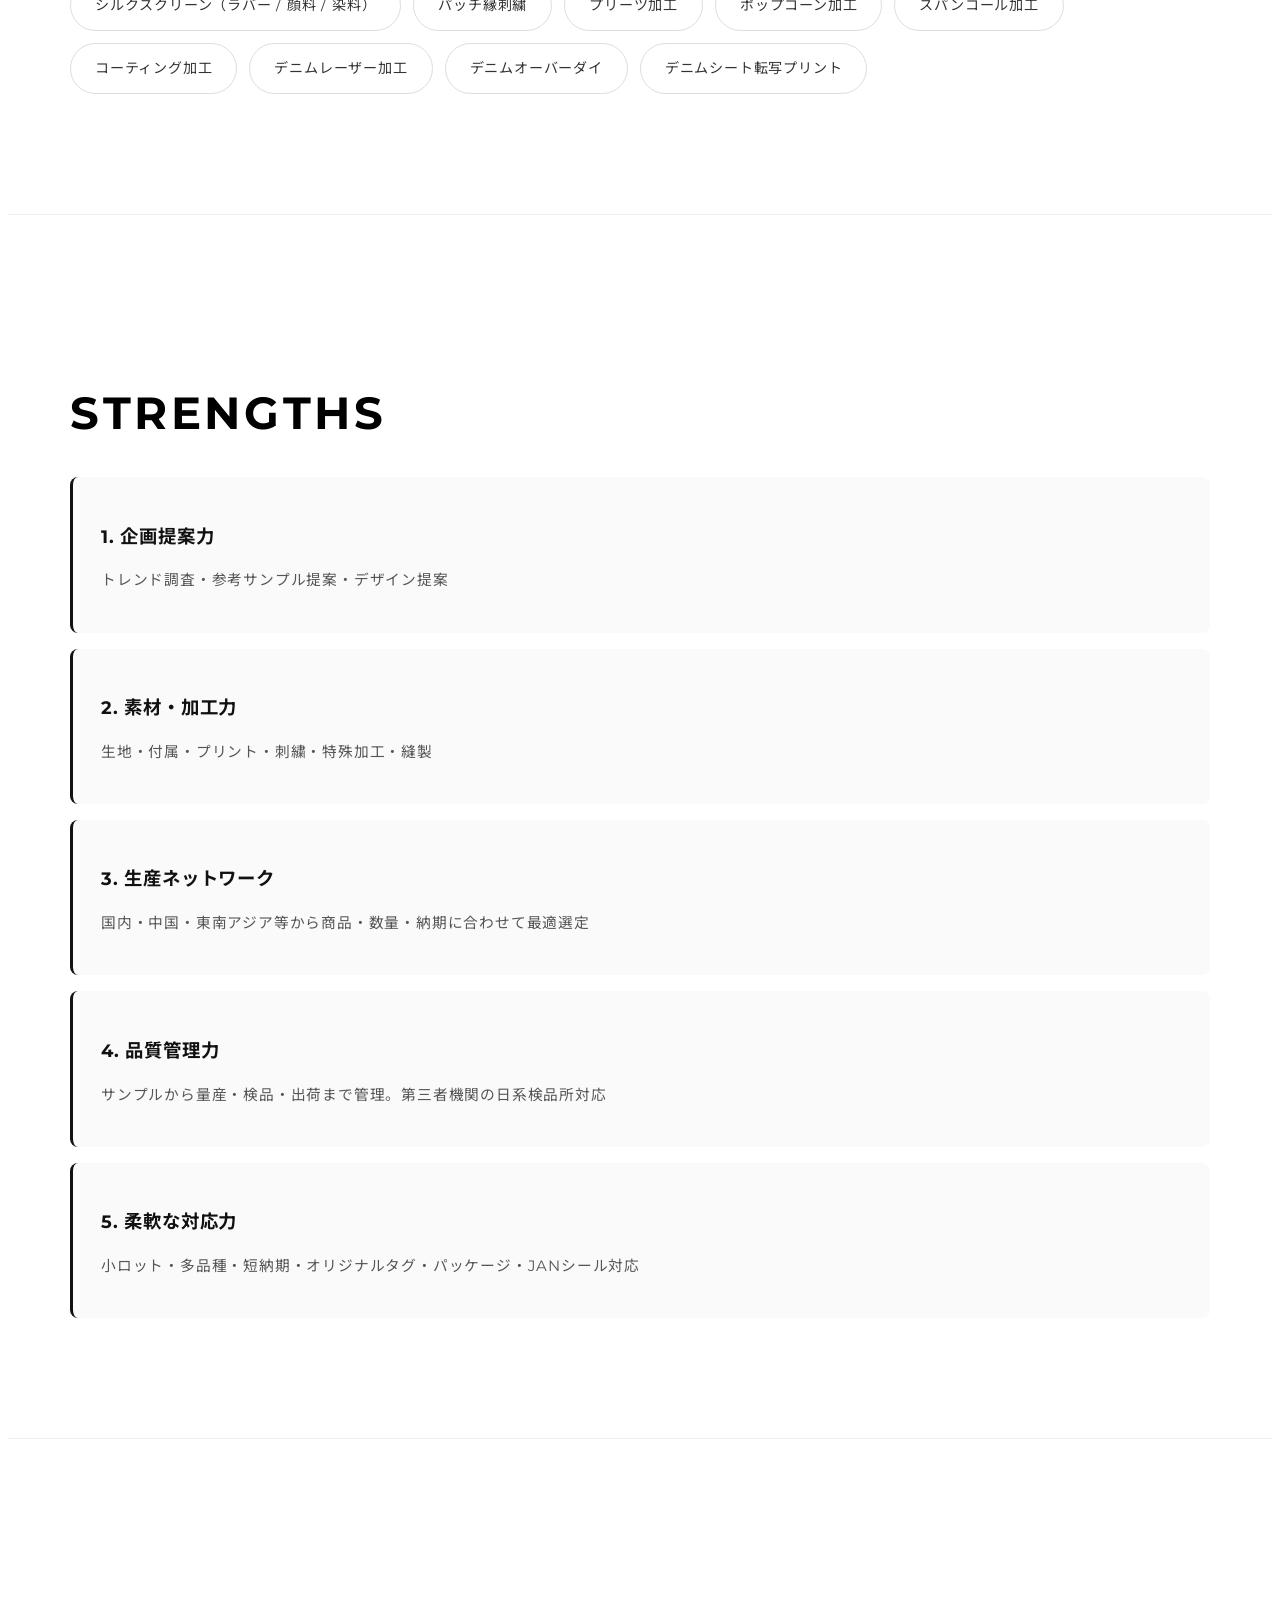
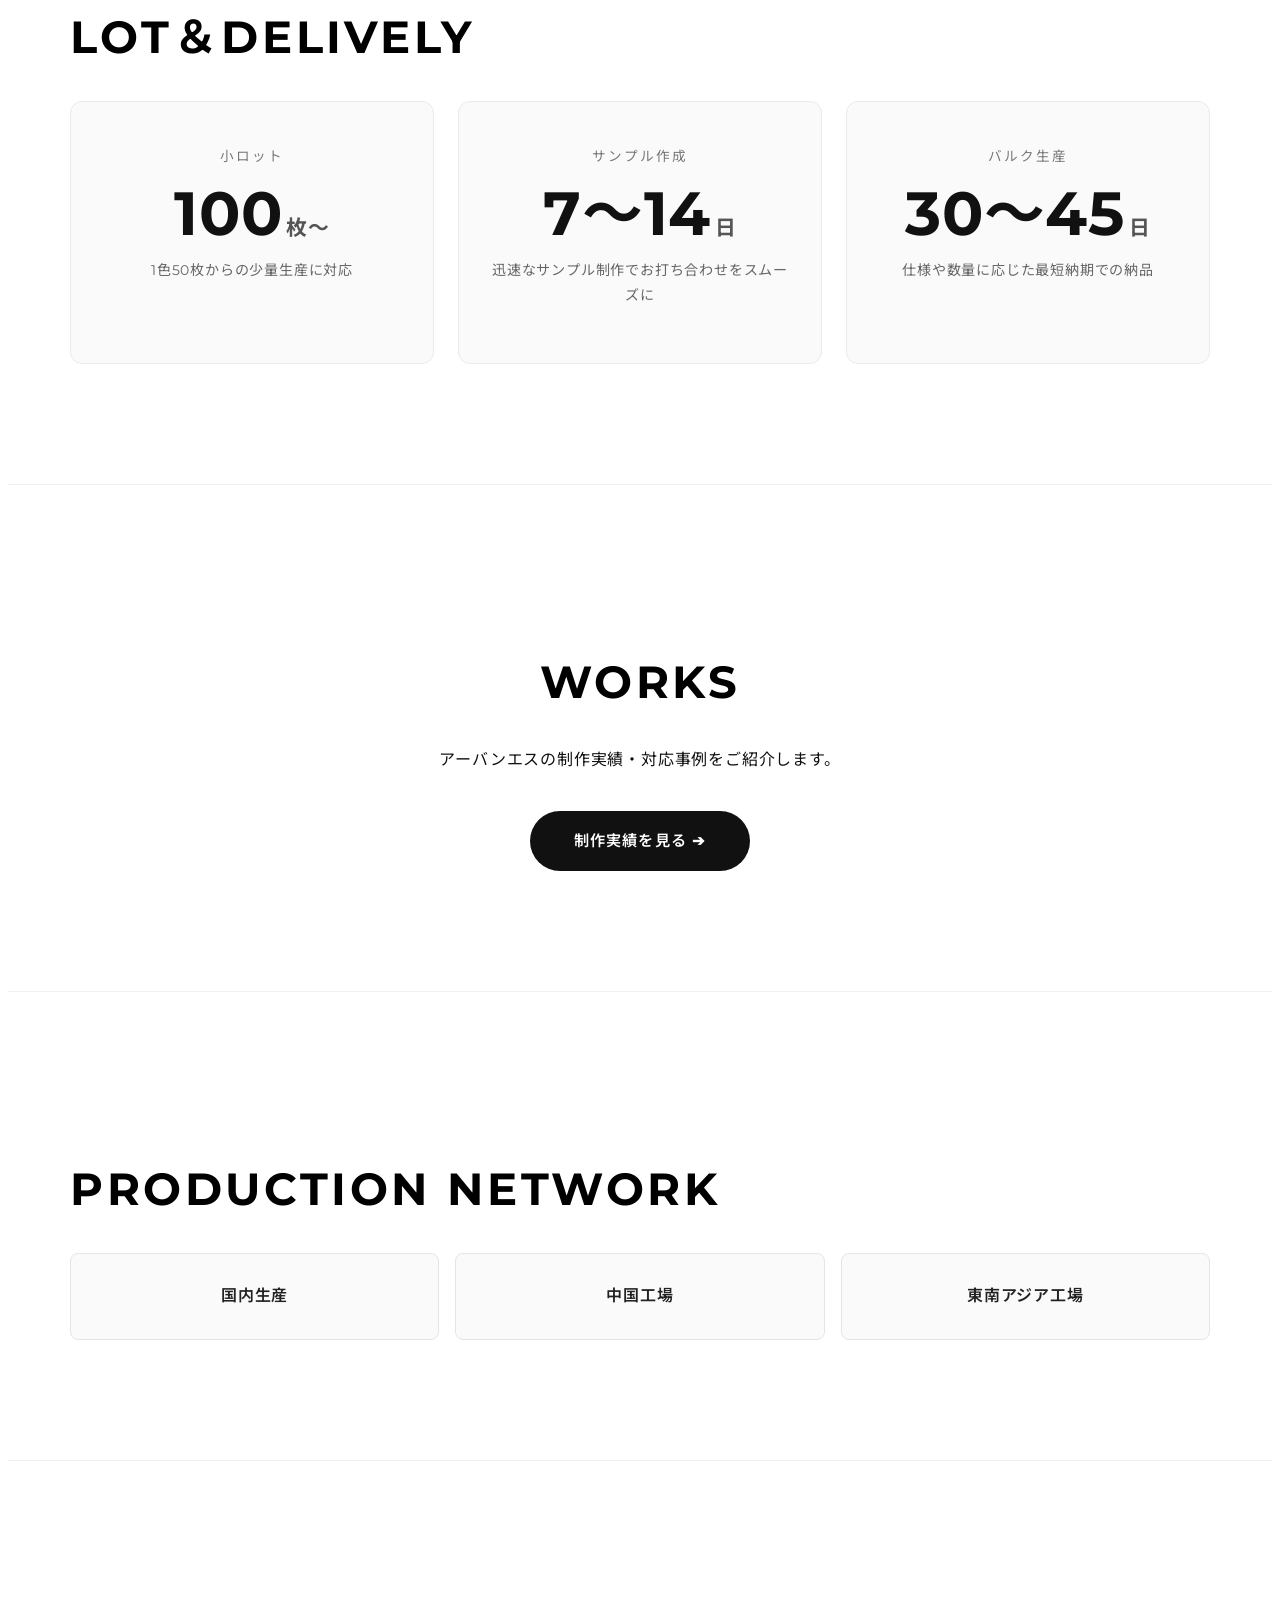
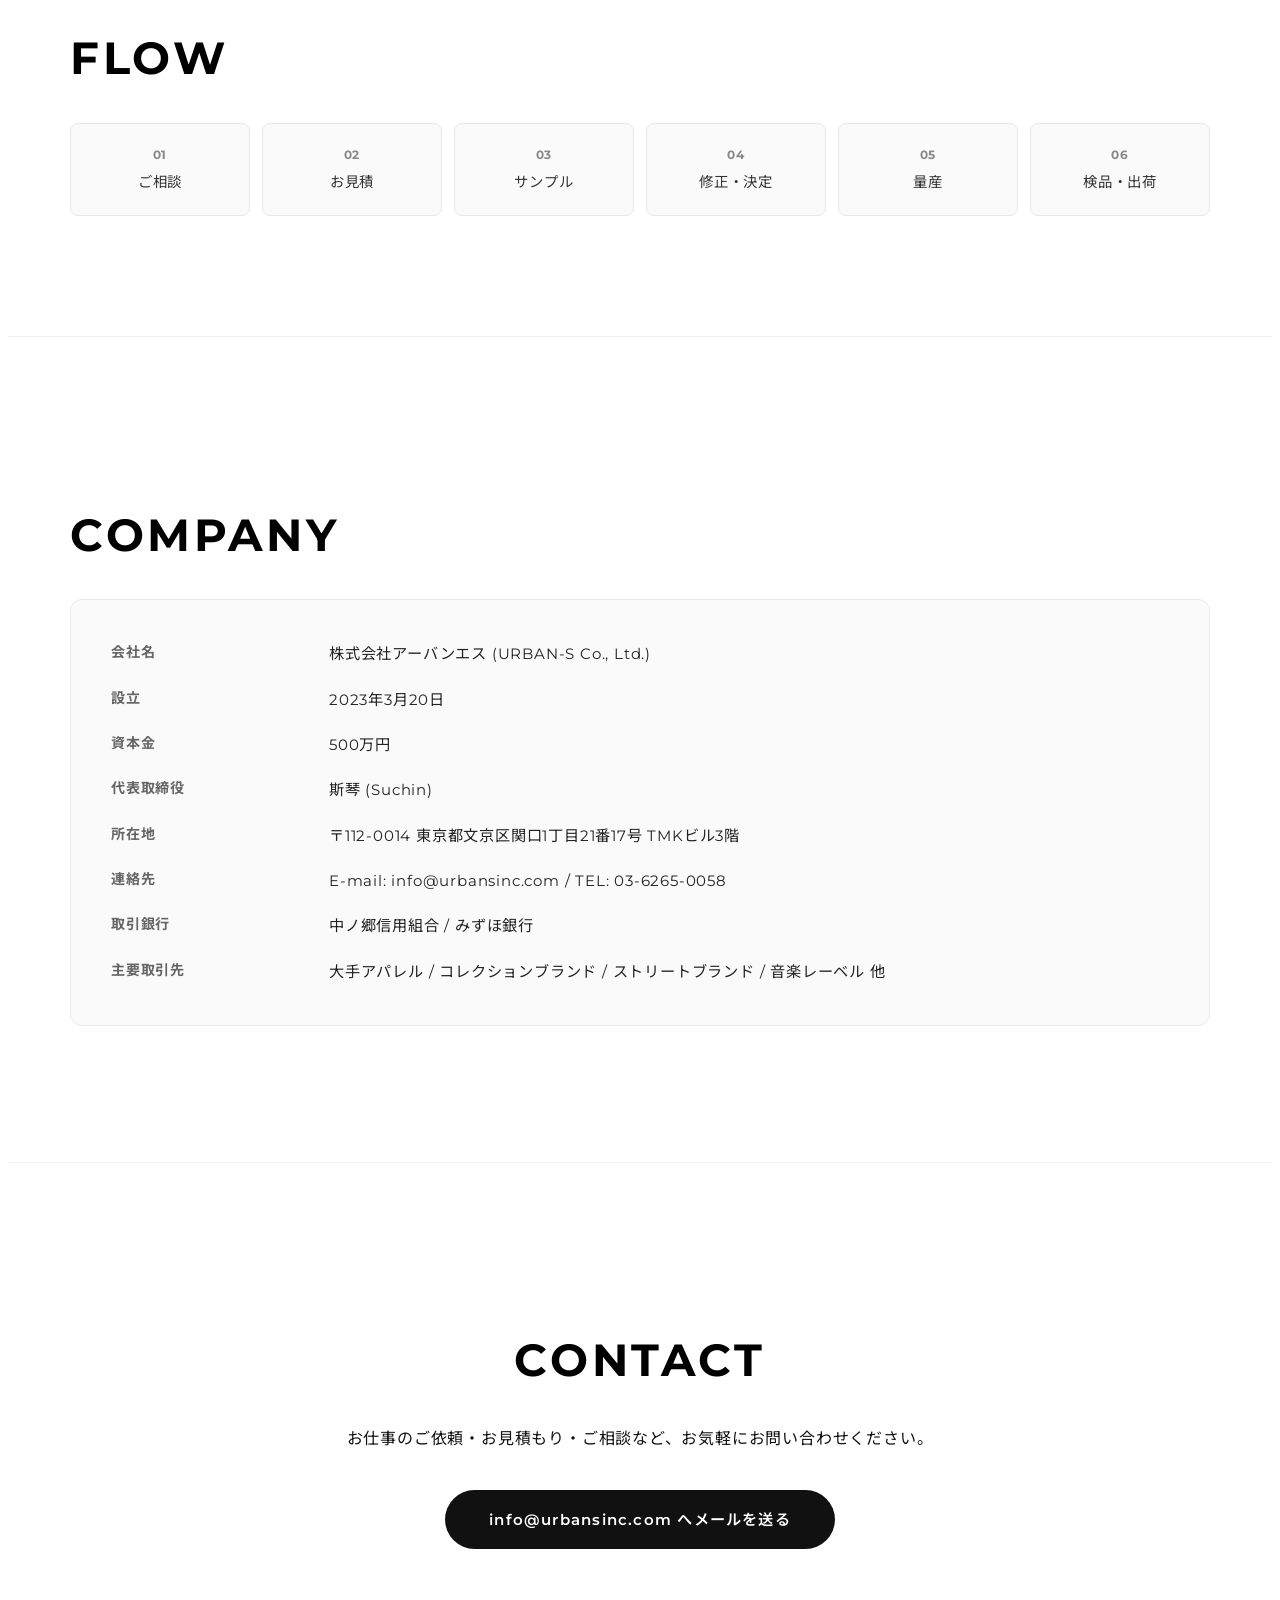
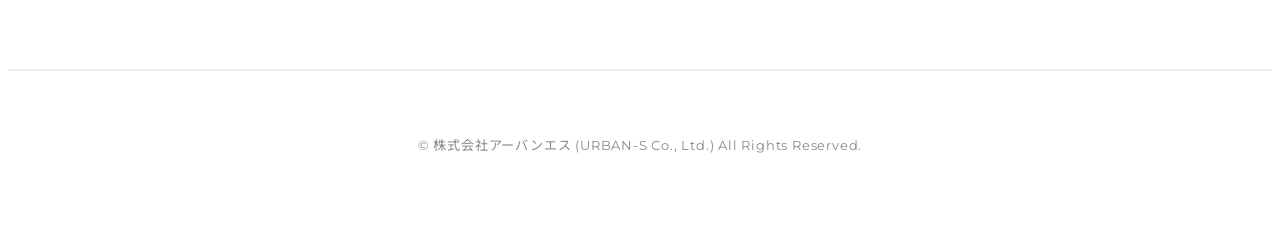
==== commit 48158b86: "Update index.html" ====
--- a/index.html
+++ b/index.html
@@ -45,7 +45,7 @@
     <h1 class="hero-brand">
   <span class="brand-main">URBAN-S</span>
   <span class="brand-sub">Co., Ltd.</span>
-　　</h1>  
+　</h1>  
       <p class="hero-title-sub">FROM IDEA TO PRODUCT.</p>
       <p class="hero-copy">企画から生産まで、ブランドの想いをカタチに。</p>
       <div class="hero-tags">
--- a/css/style.css
+++ b/css/style.css
@@ -174,14 +174,26 @@
   text-align: left !important;
 }
 
-/* メインブランド名 URBAN-S をさらに巨大化 */
+/* メインブランド名 URBAN-S */
 .hero-brand {
-  font-size: clamp(3rem, 7vw, 9.5rem); /* かなり大きく存在感アップ */
+  font-size: clamp(3rem, 7vw, 9.5rem);
   line-height: 0.9;
   font-weight: 800;
   letter-spacing: -0.02em;
   color: #111111;
   margin-bottom: 12px;
+  display: flex;
+  align-items: baseline; /* 文字の下端（ベースライン）で揃える */
+  gap: 0.25em;           /* URBAN-S と Co., Ltd. の間隔 */
+  flex-wrap: wrap;       /* 画面幅が狭い場合も綺麗に折り返す */
+}
+
+/* 「Co., Ltd.」部分を小さくバランス調整 */
+.hero-brand .brand-sub {
+  font-size: 0.45em;     /* メインロゴの約半分（45%）の大きさに縮小 */
+  font-weight: 500;     /* 太さを一段落として上品に */
+  letter-spacing: 0.05em;
+  color: #444444;       /* 色味を抑えて主役を引き立てる */
 }
 
 /* FROM IDEA TO PRODUCT. も一回り拡大 */
@@ -615,4 +627,29 @@
   .company-list dt {
     margin-top: 12px;
   }
-}
+
+  /* ▼ スマホでの崩れ（不自然な改行）を抑える追加設定 ▼ */
+
+  /* サブタイトル：文字サイズと間の隙間を小さくして1行に収める */
+  .hero-subtitle {
+    font-size: 0.75rem !important;
+    gap: 0.8em !important;
+    letter-spacing: 0.08em !important;
+  }
+
+  /* 単語の途中で変に改行されるのを防ぐ */
+  .hero-subtitle span {
+    white-space: nowrap;
+  }
+
+  /* メインロゴ：スマホ幅に収まるよう文字サイズを自動調整 */
+  .hero-brand {
+    font-size: clamp(2rem, 8.5vw, 3.5rem);
+    flex-wrap: nowrap; /* 縦に2段になるのを防ぐ */
+  }
+
+  .hero-brand .brand-sub {
+    font-size: 0.4em !important;
+    white-space: nowrap;
+  }
+}
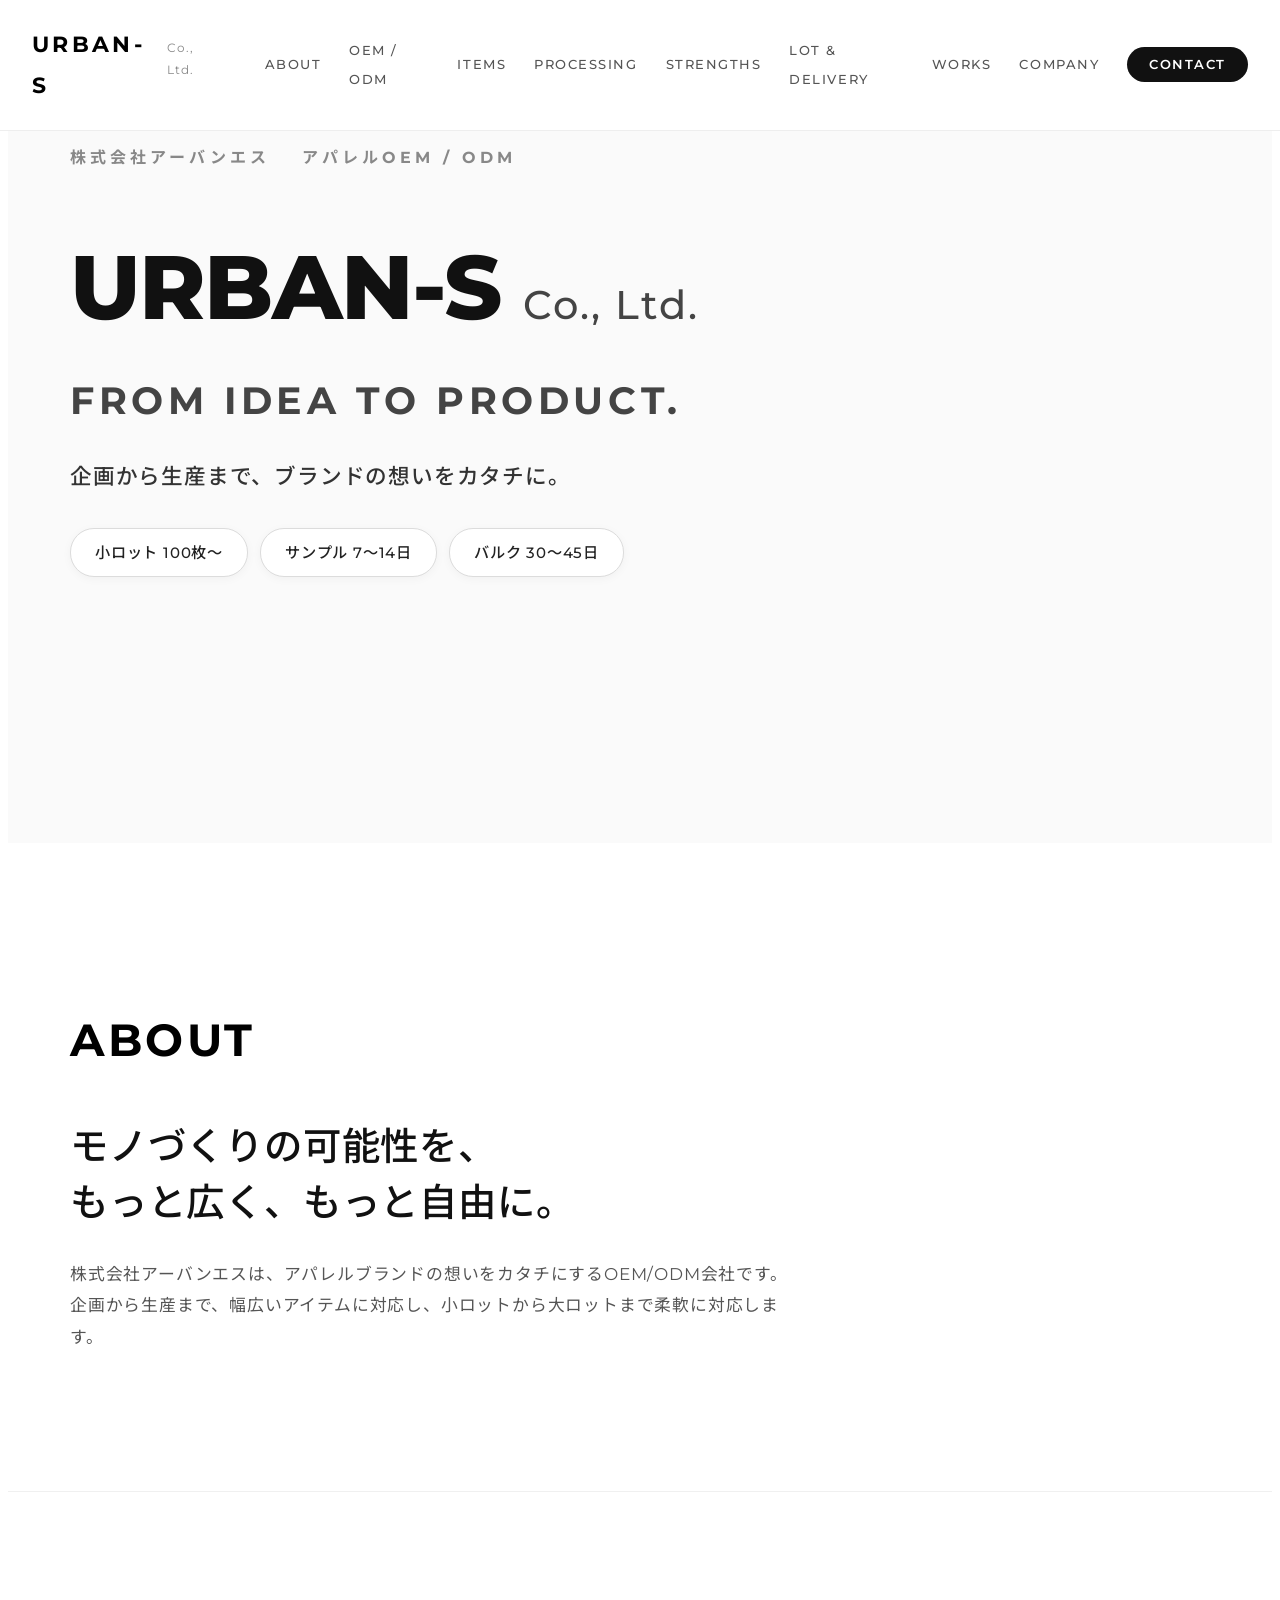
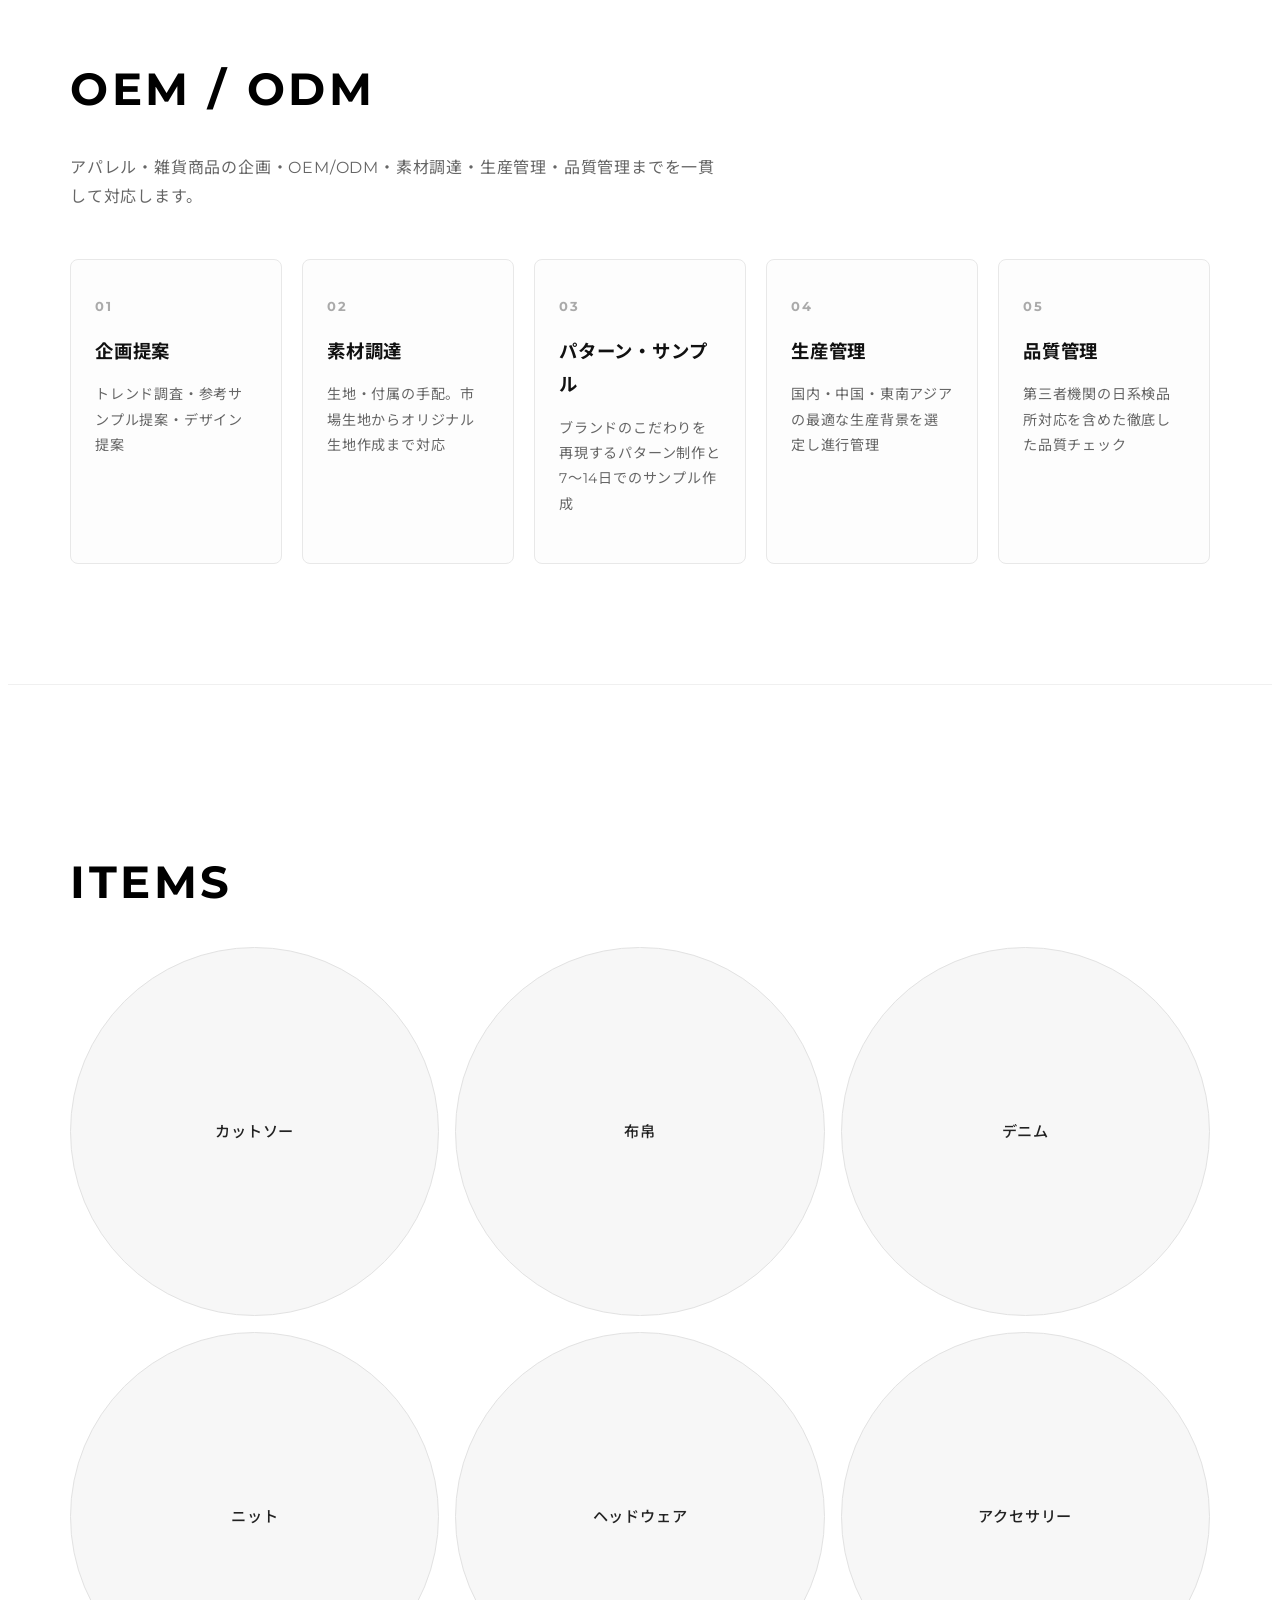
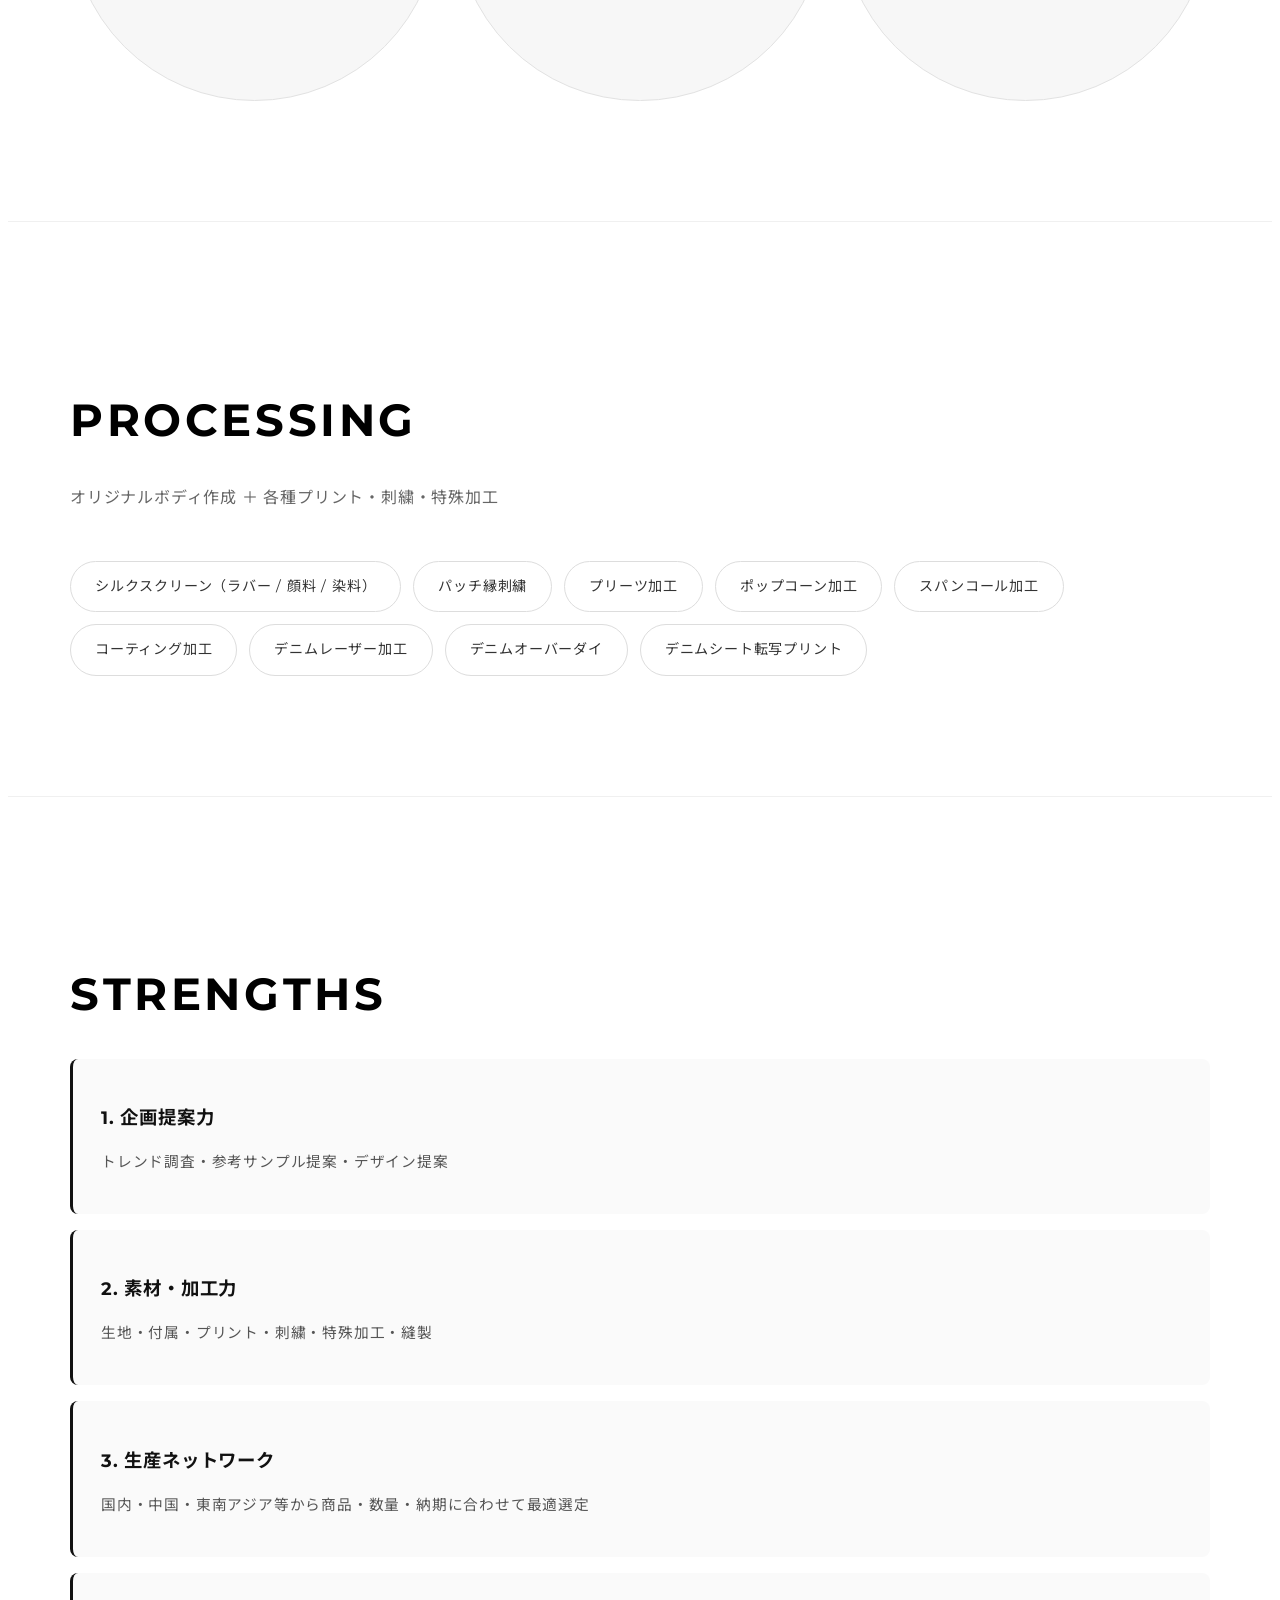
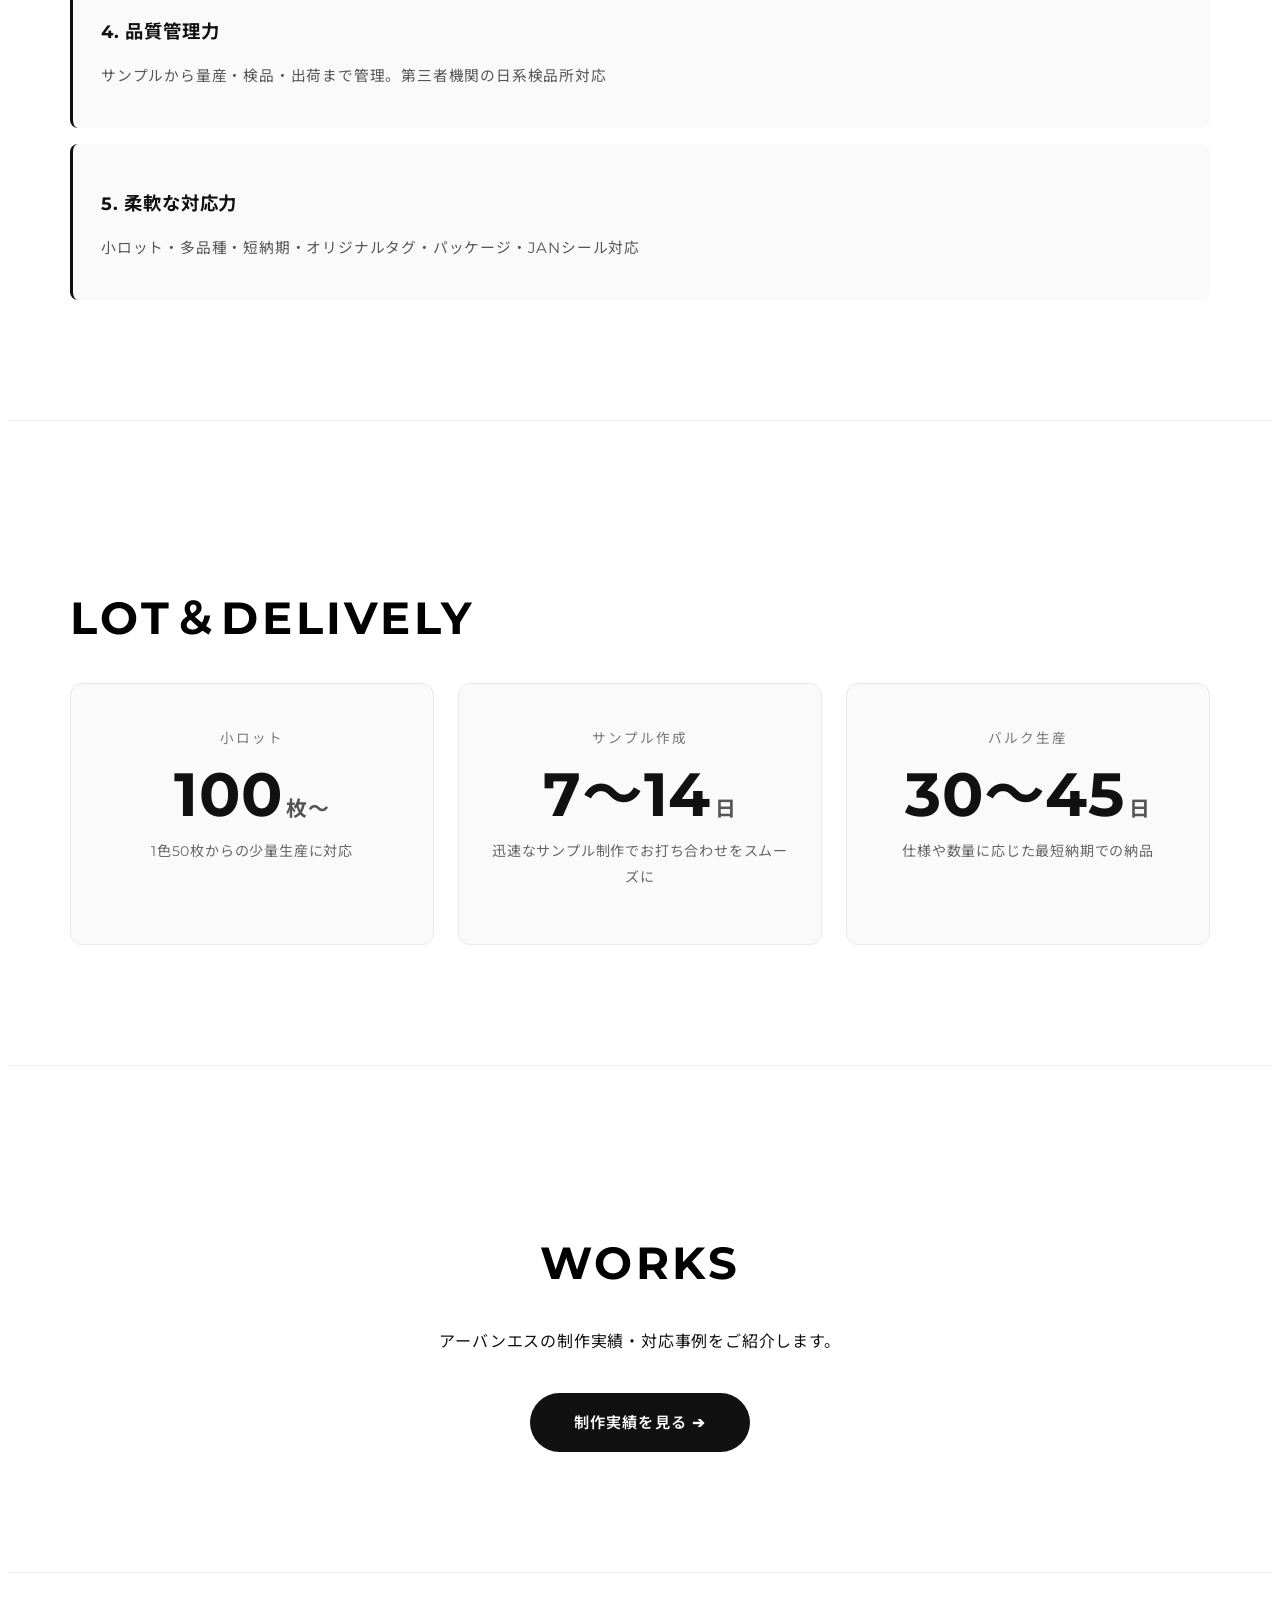
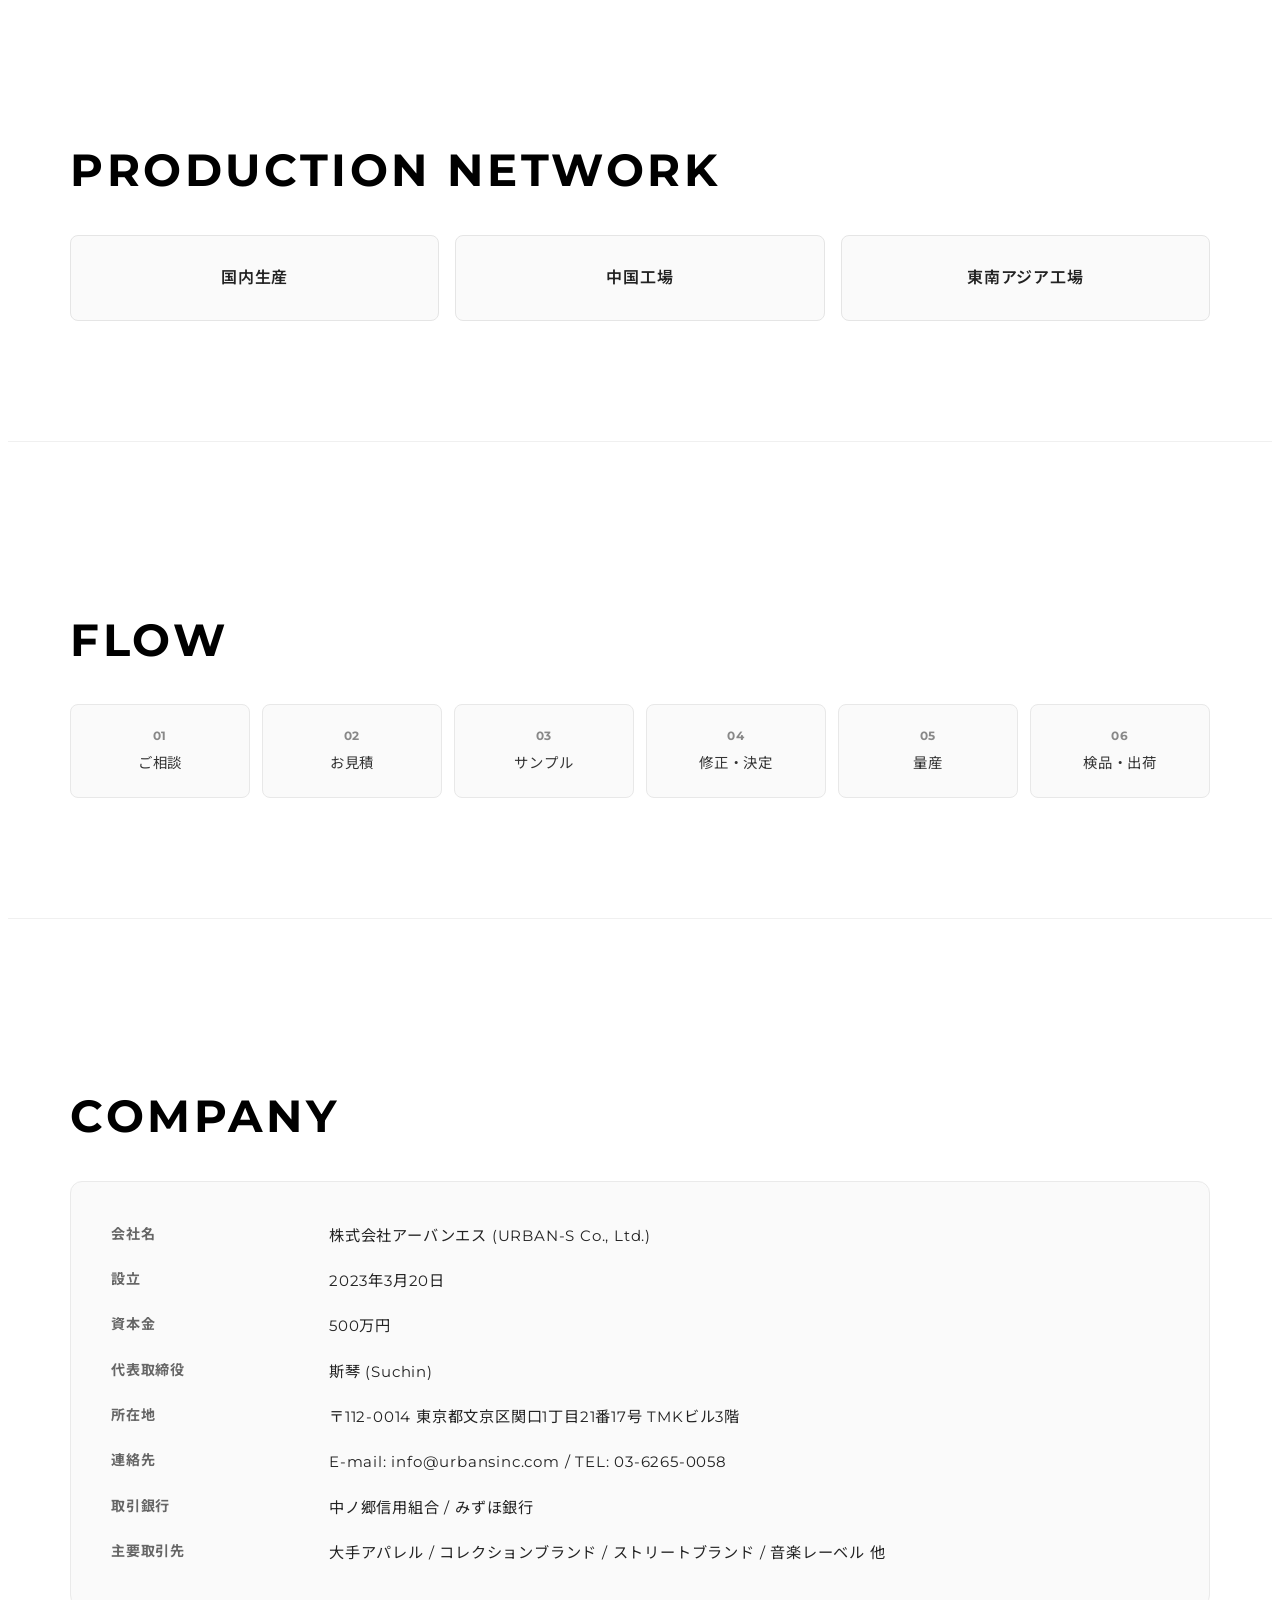
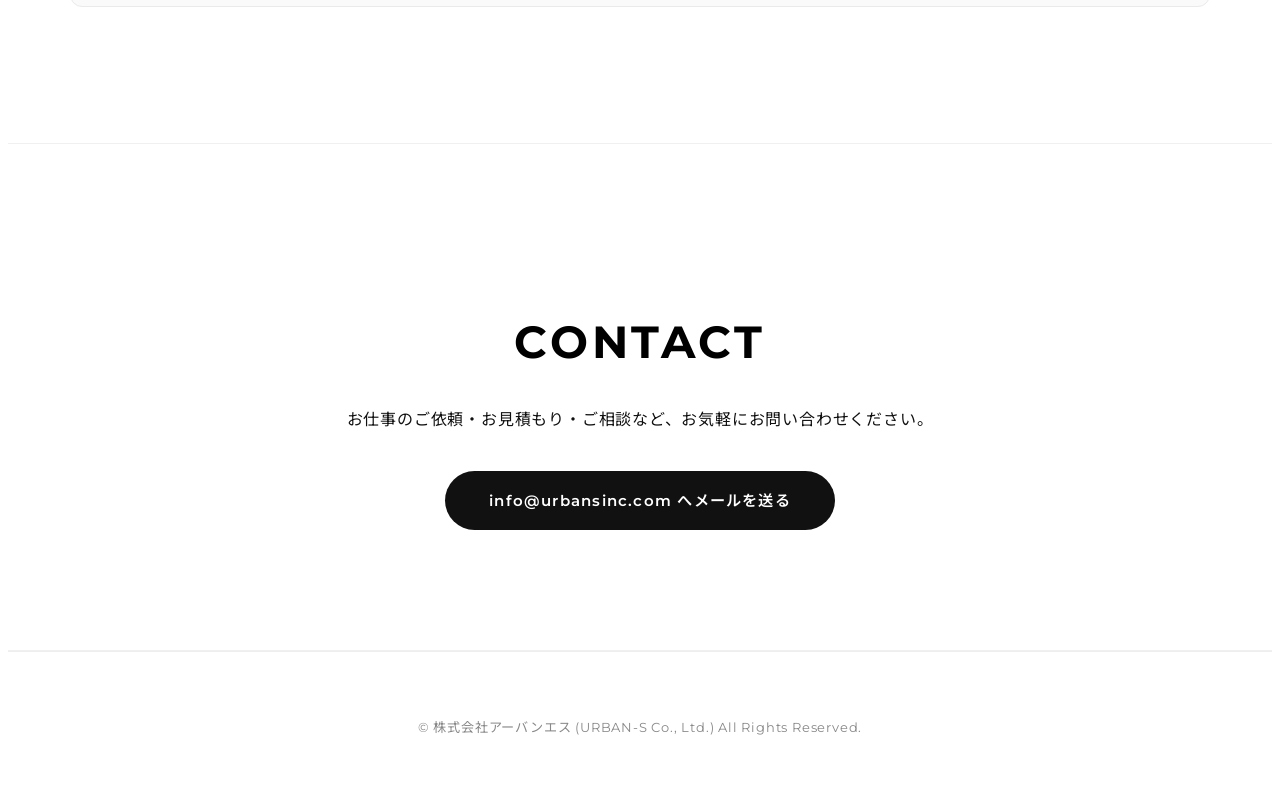
==== commit fbd345d6: "Enhance SEO with canonical link and structured data Added canonical link and structured data for SEO" ====
--- a/index.html
+++ b/index.html
@@ -3,11 +3,38 @@
 <head>
   <meta charset="UTF-8">
   <meta name="viewport" content="width=device-width, initial-scale=1.0">
- <title>株式会社アーバンエス（URBAN-S） アパレルOEM/ODM・小ロット生産</title>
+  <title>株式会社アーバンエス（URBAN-S） アパレルOEM/ODM・小ロット生産</title>
   <meta name="description" content="株式会社アーバンエス（URBAN-S Co., Ltd.）は、アパレルブランドの企画・素材調達から生産・品質管理までを一貫対応するOEM/ODM会社です。小ロット50枚〜対応。">
+  <link rel="canonical" href="https://urbansinc.com/">
+  <!-- Google用：サイト名 -->
+  <script type="application/ld+json">
+  {
+    "@context": "https://schema.org",
+    "@type": "WebSite",
+    "name": "株式会社アーバンエス",
+    "alternateName": "URBAN-S",
+    "url": "https://urbansinc.com/"
+  }
+  </script>
+
+  <!-- Google用：会社情報 -->
+  <script type="application/ld+json">
+  {
+    "@context": "https://schema.org",
+    "@type": "Organization",
+    "name": "株式会社アーバンエス",
+    "alternateName": "URBAN-S Co., Ltd.",
+    "url": "https://urbansinc.com/",
+    "telephone": "03-6265-0058",
+    "email": "info@urbansinc.com"
+  }
+  </script>
+
   <link rel="stylesheet" href="css/style.css">
+
   <link rel="preconnect" href="https://fonts.googleapis.com">
   <link rel="preconnect" href="https://fonts.gstatic.com" crossorigin>
+
   <link href="https://fonts.googleapis.com/css2?family=Montserrat:wght@400;500;700&family=Noto+Sans+JP:wght@300;400;500;700&display=swap" rel="stylesheet">
 </head>
 <body>
--- a/css/style.css
+++ b/css/style.css
@@ -290,10 +290,11 @@
 /* ==========================================
    04 ITEMS
    ========================================== */
+/* ITEMS（全体） */
 .items-grid {
   display: grid;
-  grid-template-columns: repeat(auto-fit, minmax(150px, 1fr));
-  gap: 20px;
+  grid-template-columns: repeat(3, 1fr) !important; /* PCもスマホも絶対に横3列に並べる */
+  gap: 16px;
 }
 
 .item-circle {
@@ -629,7 +630,15 @@
   }
 
   /* ▼ スマホでの崩れ（不自然な改行）を抑える追加設定 ▼ */
-
+　/* ITEMS（丸いバッジ）をスマホで横3列に並べる指定 */
+  .items-grid {
+    grid-template-columns: repeat(3, 1fr) !important; /* 横に3個並べる */
+    gap: 12px !important;                             /* すき間を小さく調整 */
+  }
+
+  .item-circle {
+    font-size: 0.75rem !important;                    /* 丸の中の文字サイズ調整 */
+  }
   /* サブタイトル：文字サイズと間の隙間を小さくして1行に収める */
   .hero-subtitle {
     font-size: 0.75rem !important;
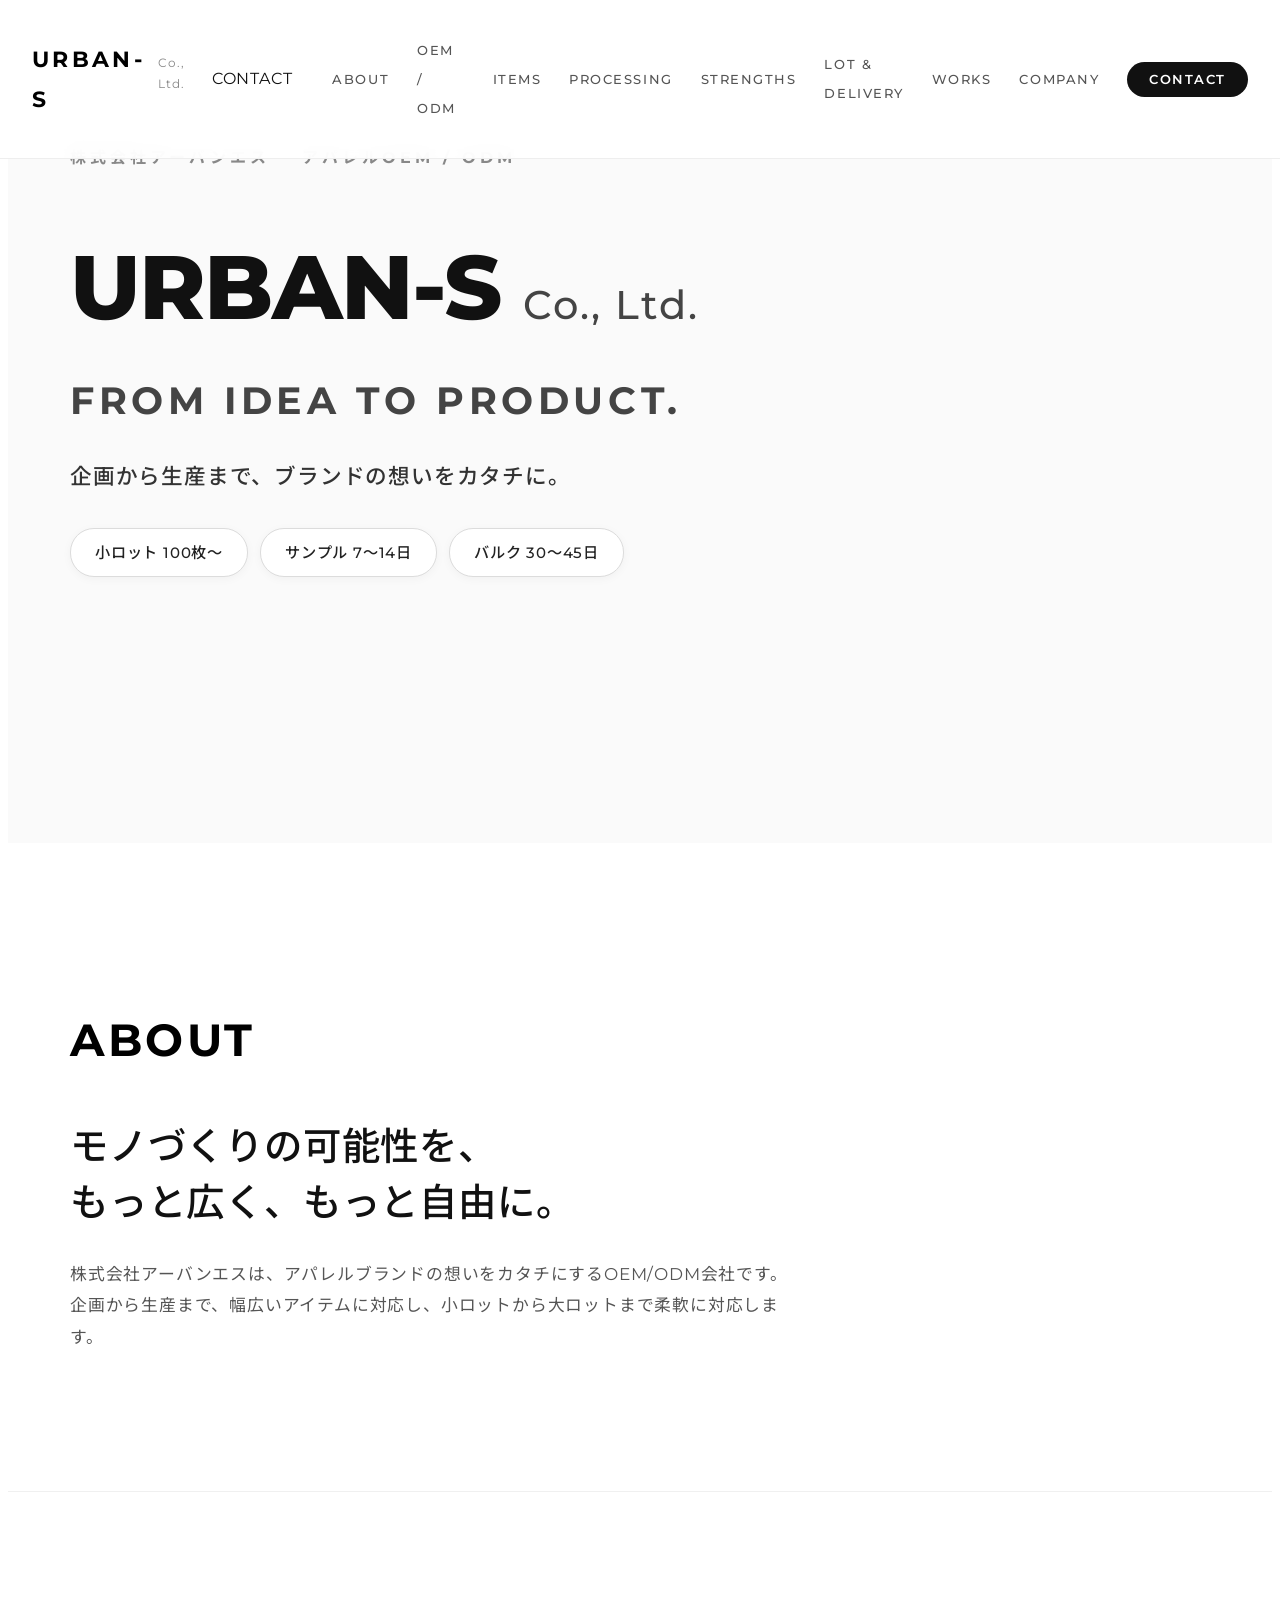
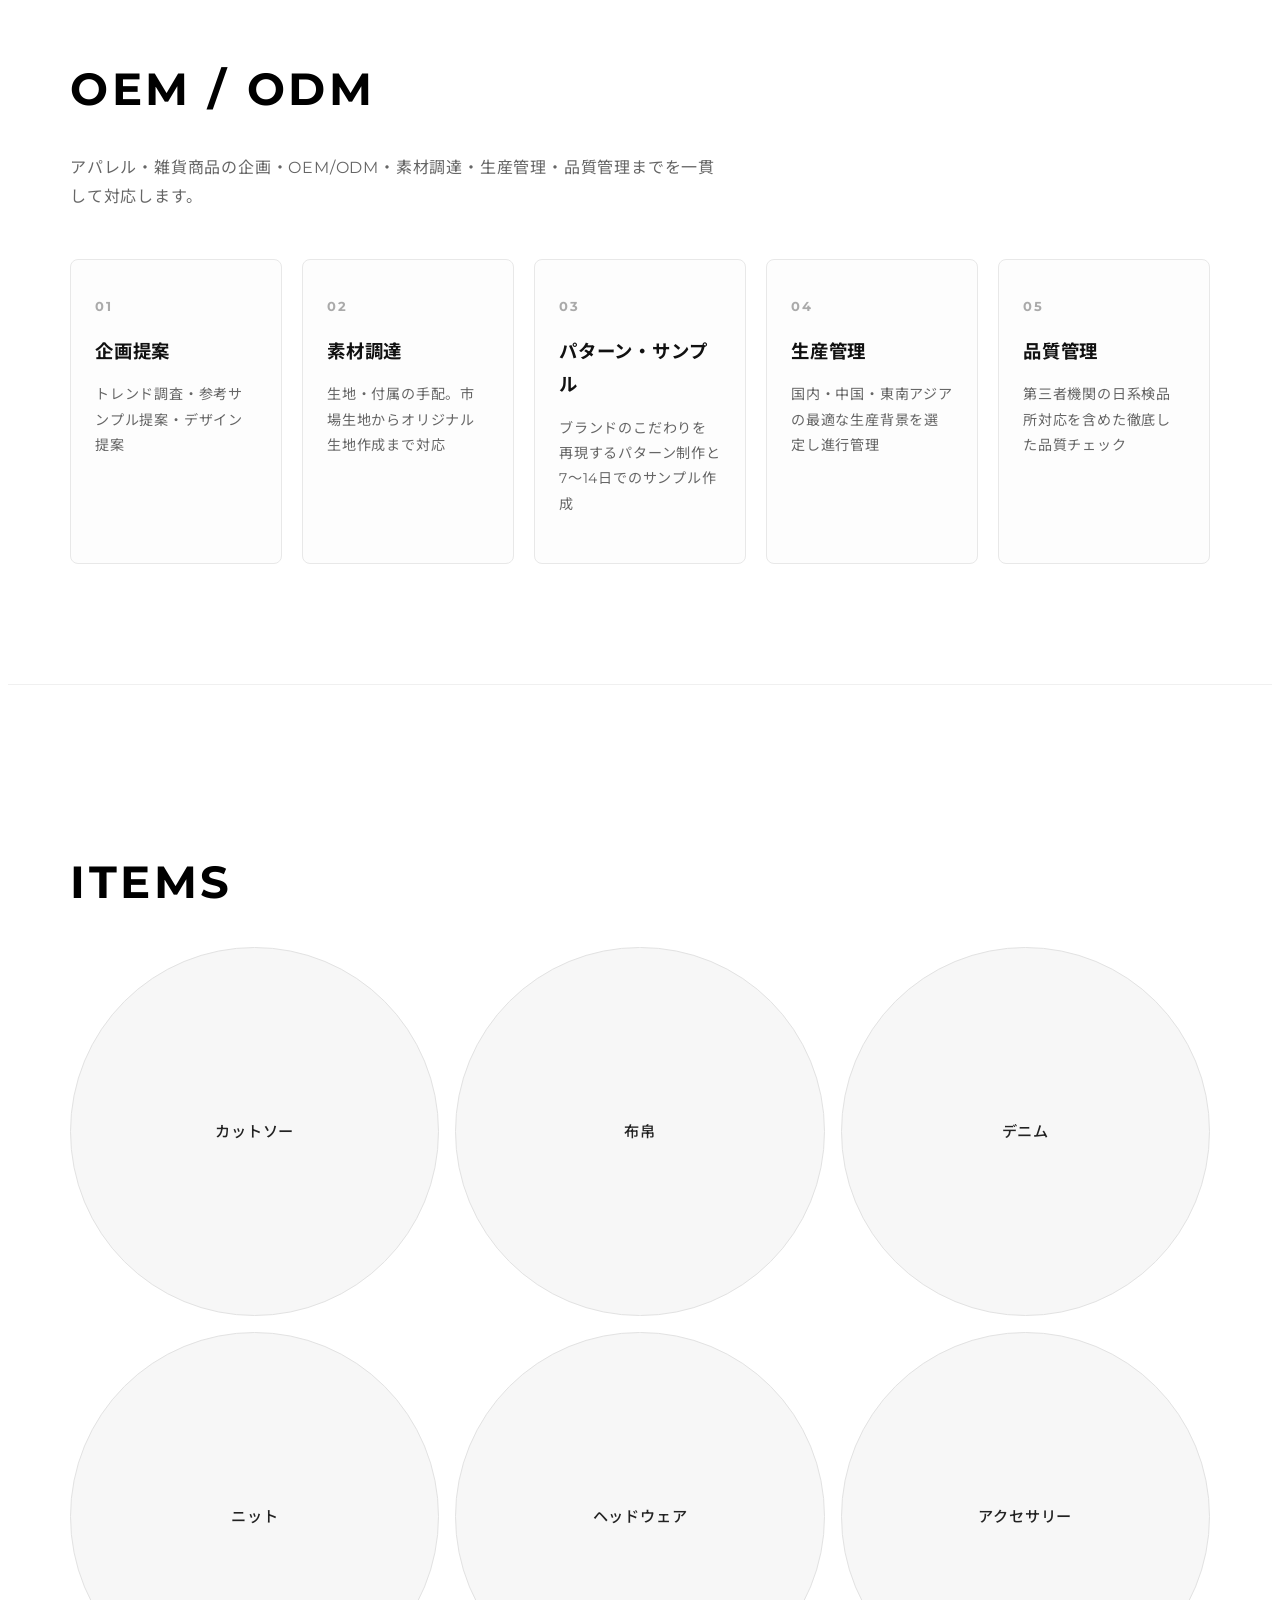
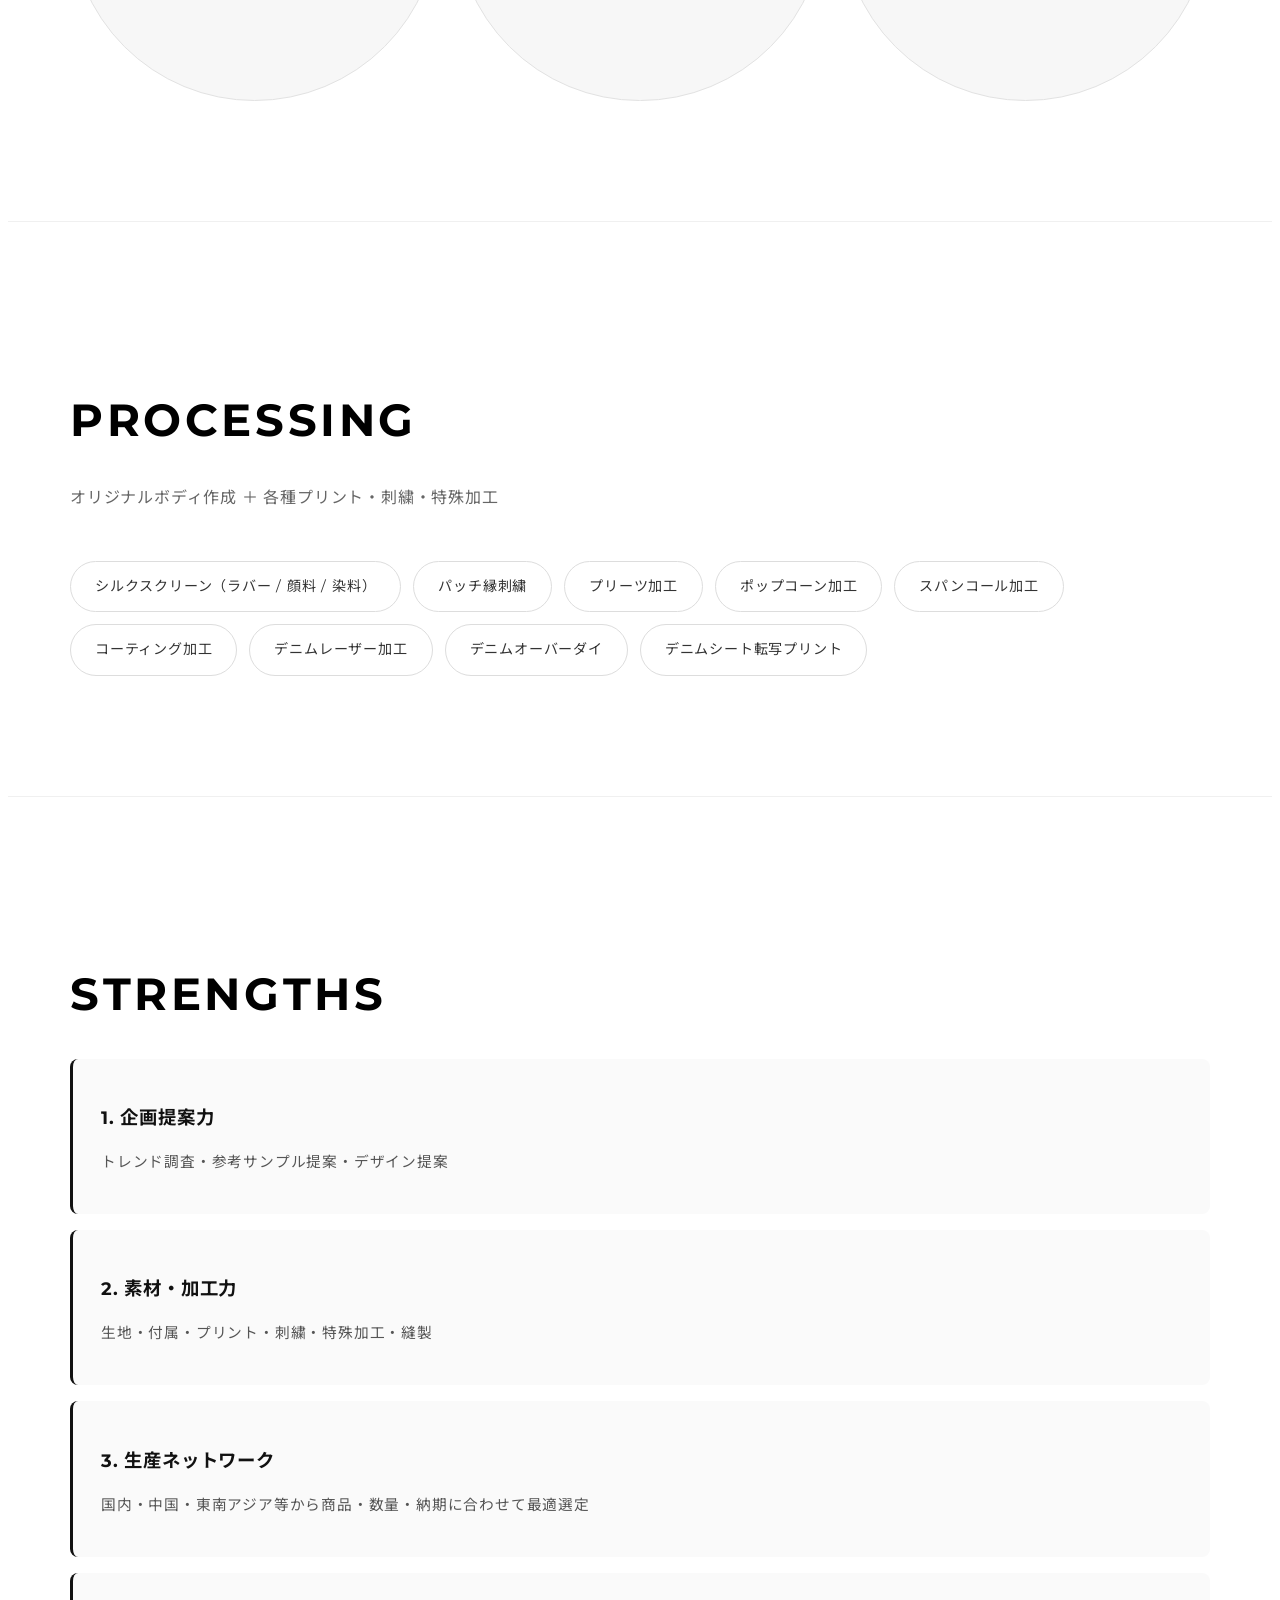
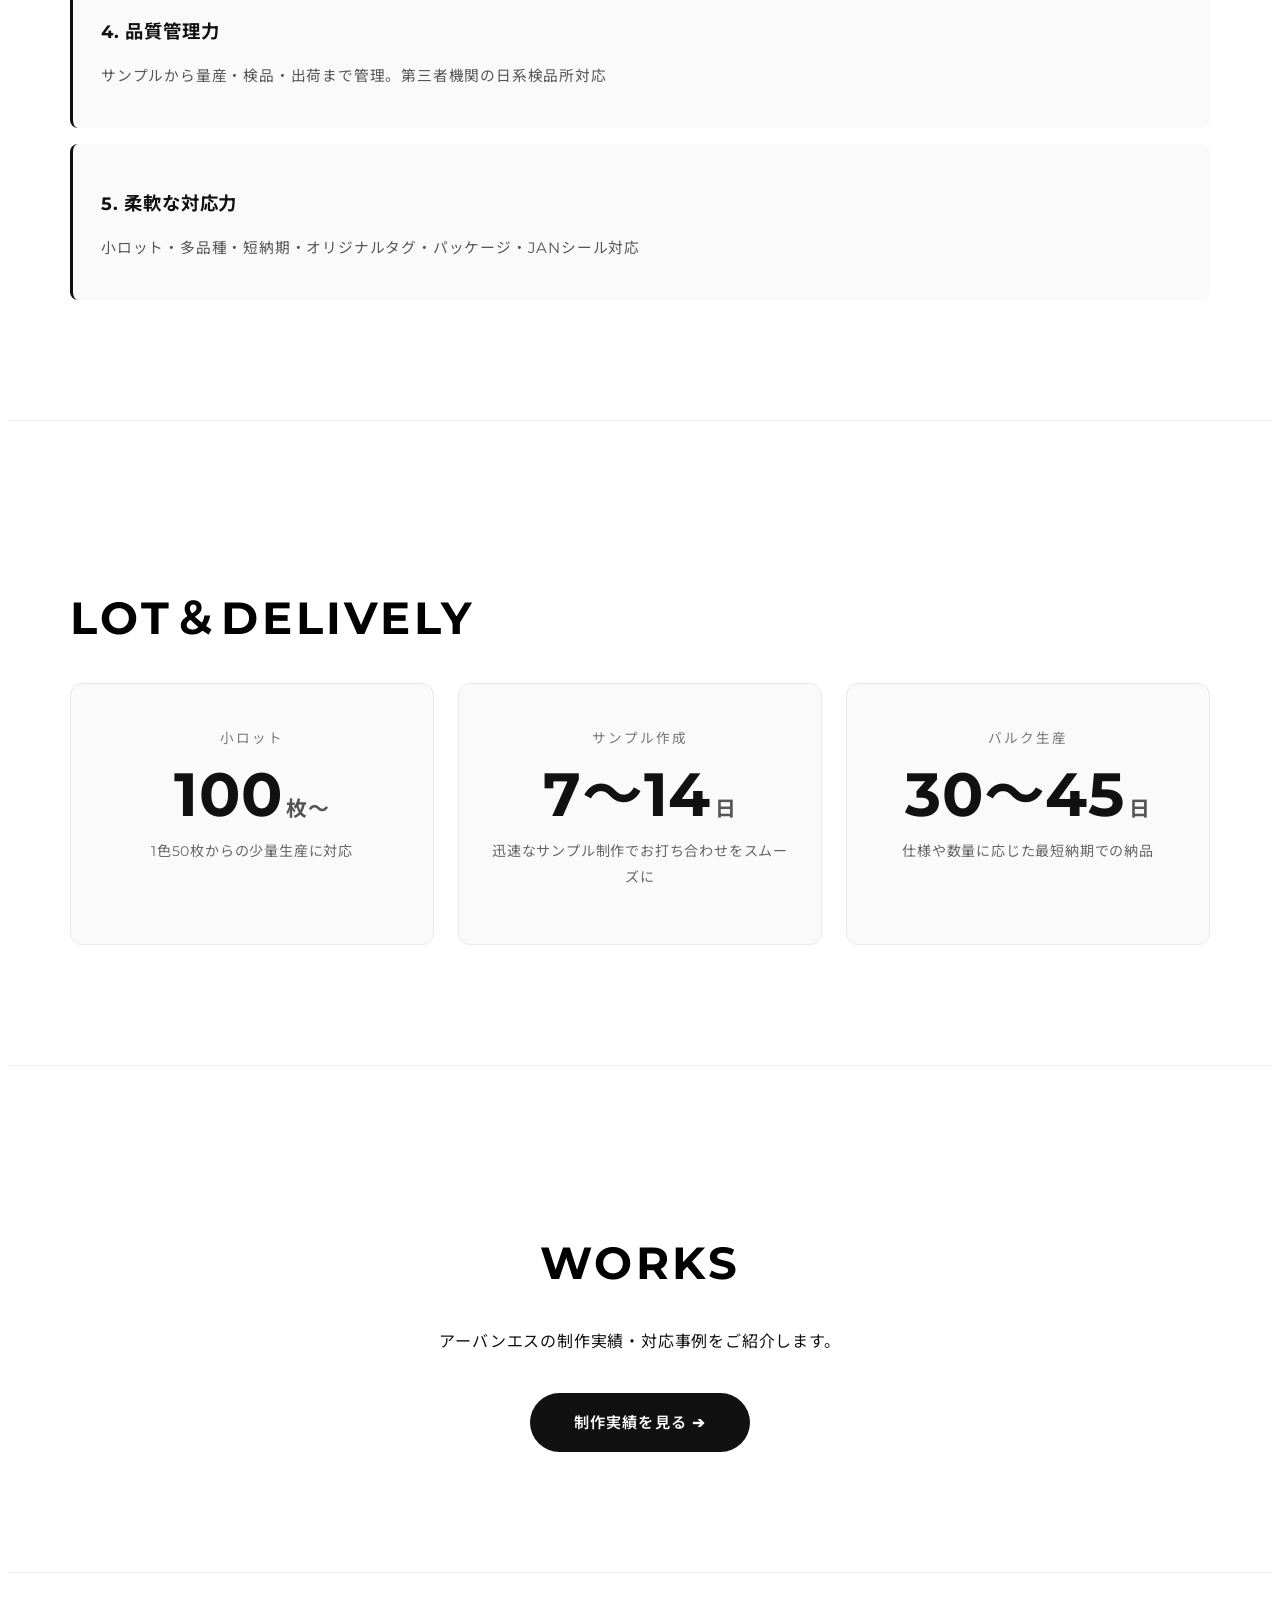
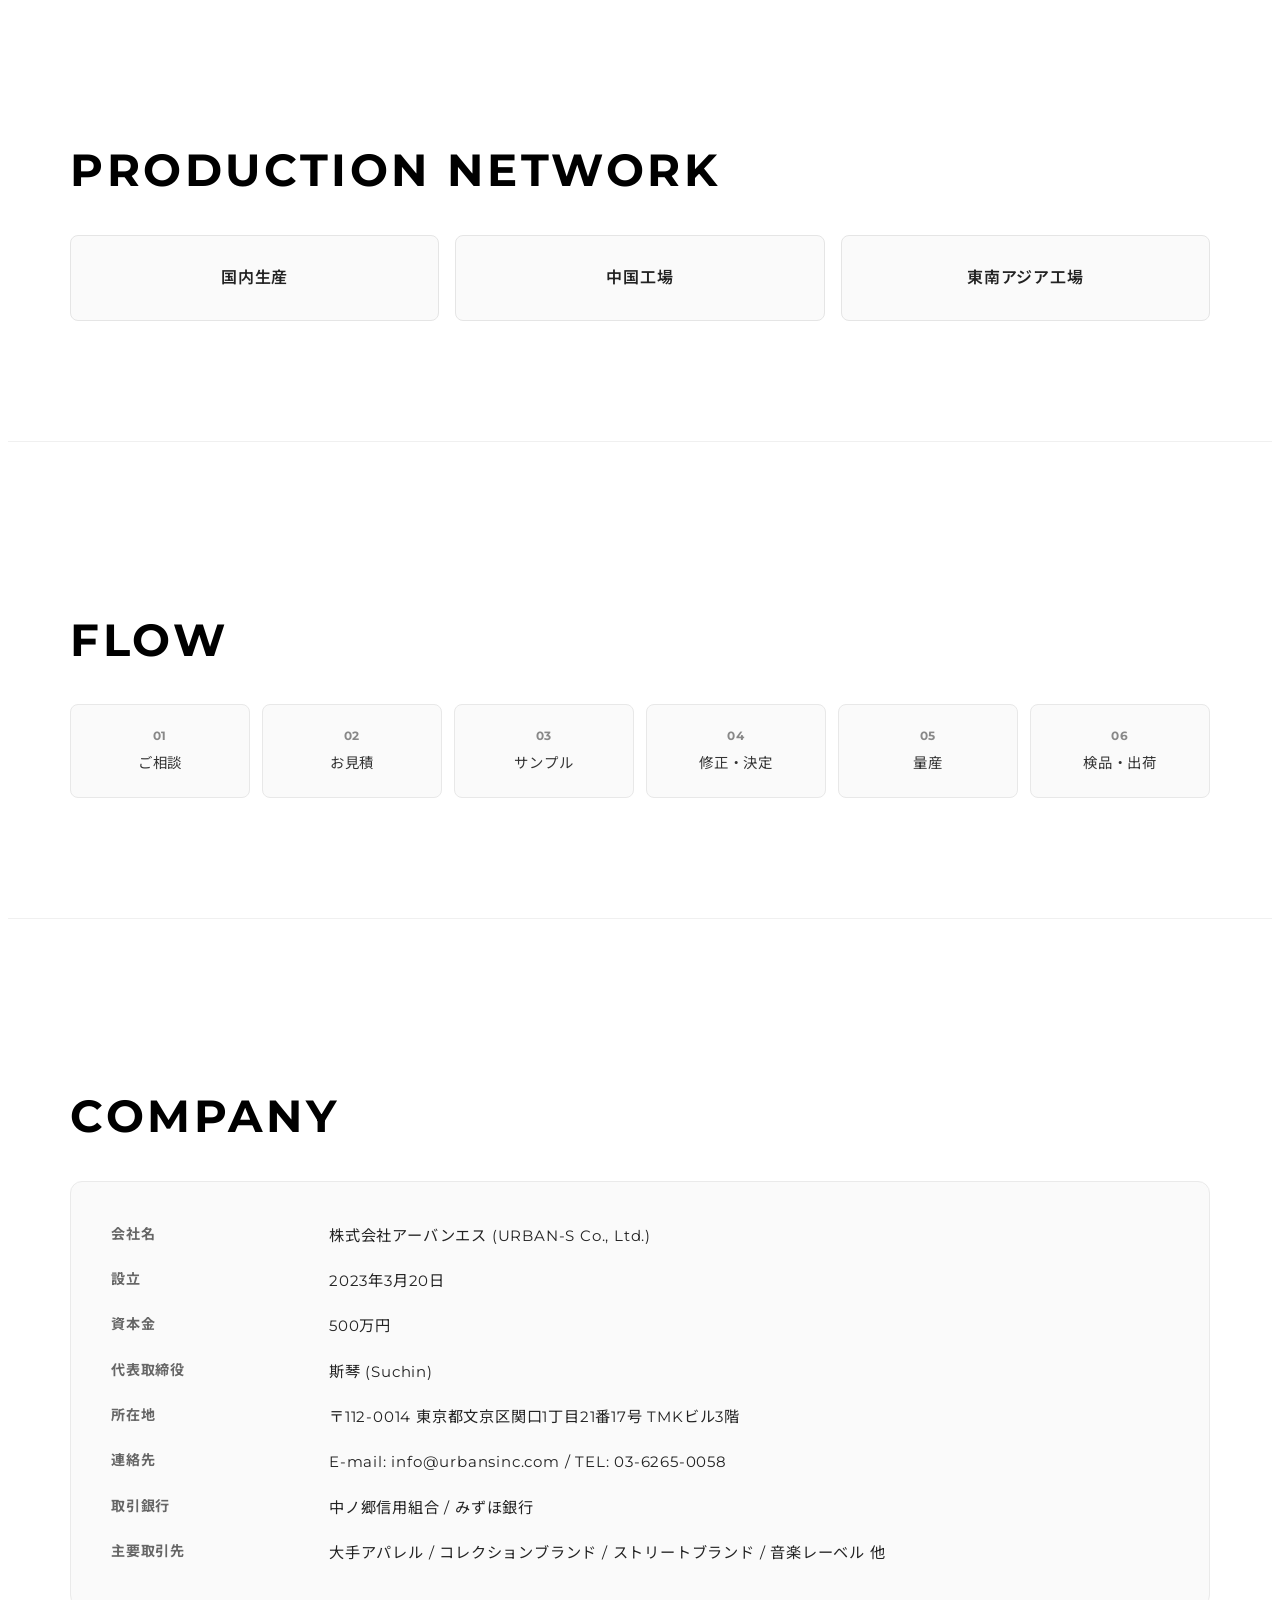
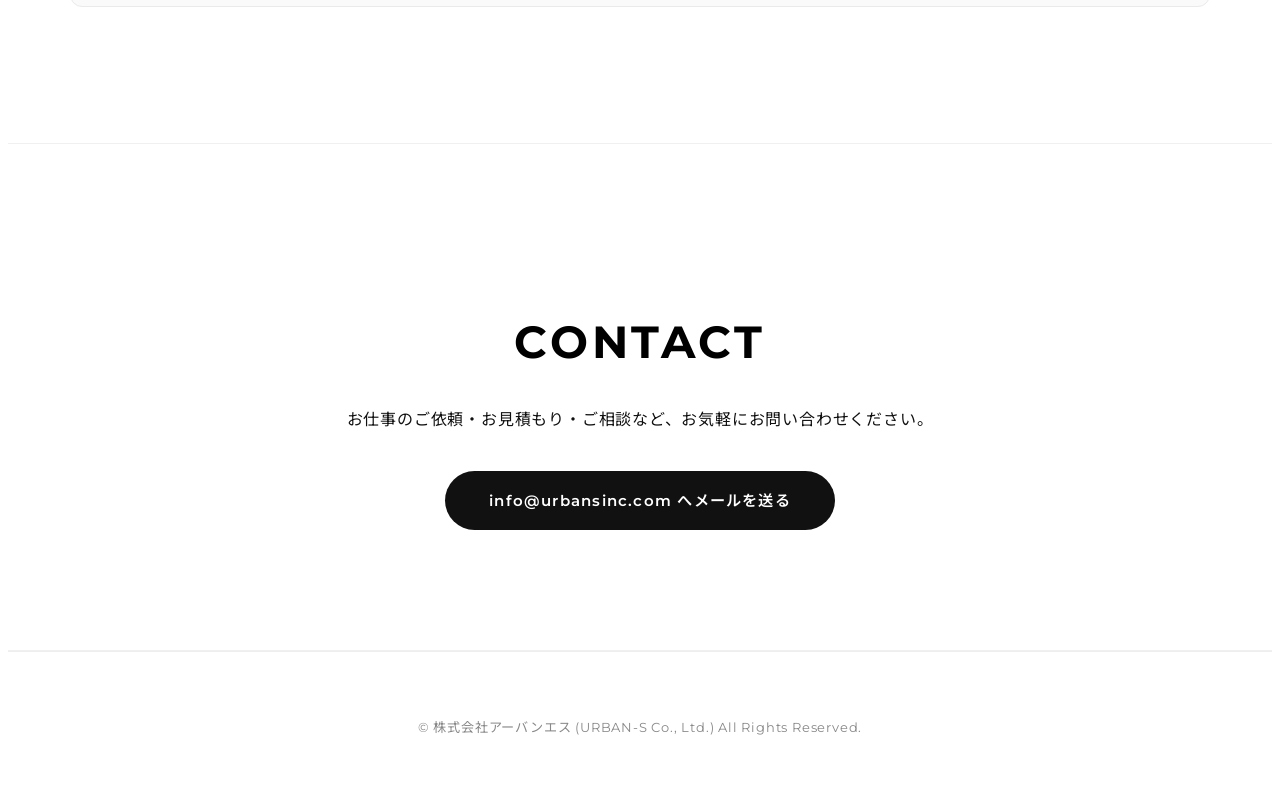
==== commit a2783b58: "Update index.html" ====
--- a/index.html
+++ b/index.html
@@ -40,13 +40,19 @@
 <body>
 
   <!-- HEADER -->
-  <header class="header">
-    <div class="header-inner">
-      <a href="index.html" class="logo">
-        <span class="logo-main">URBAN-S</span>
-        <span class="logo-sub">Co., Ltd.</span>
-      </a>
-      <nav class="nav">
+<header class="header">
+  <div class="header-inner">
+    <a href="/" class="logo">
+      <span class="logo-main">URBAN-S</span>
+      <span class="logo-sub">Co., Ltd.</span>
+    </a>
+
+    <!-- スマホ用CONTACT -->
+    <a href="mailto:info@urbansinc.com" class="mobile-contact">
+      CONTACT
+    </a>
+
+    <nav class="nav">
         <ul>
           <li><a href="#about">ABOUT</a></li>
           <li><a href="#service">OEM / ODM</a></li>
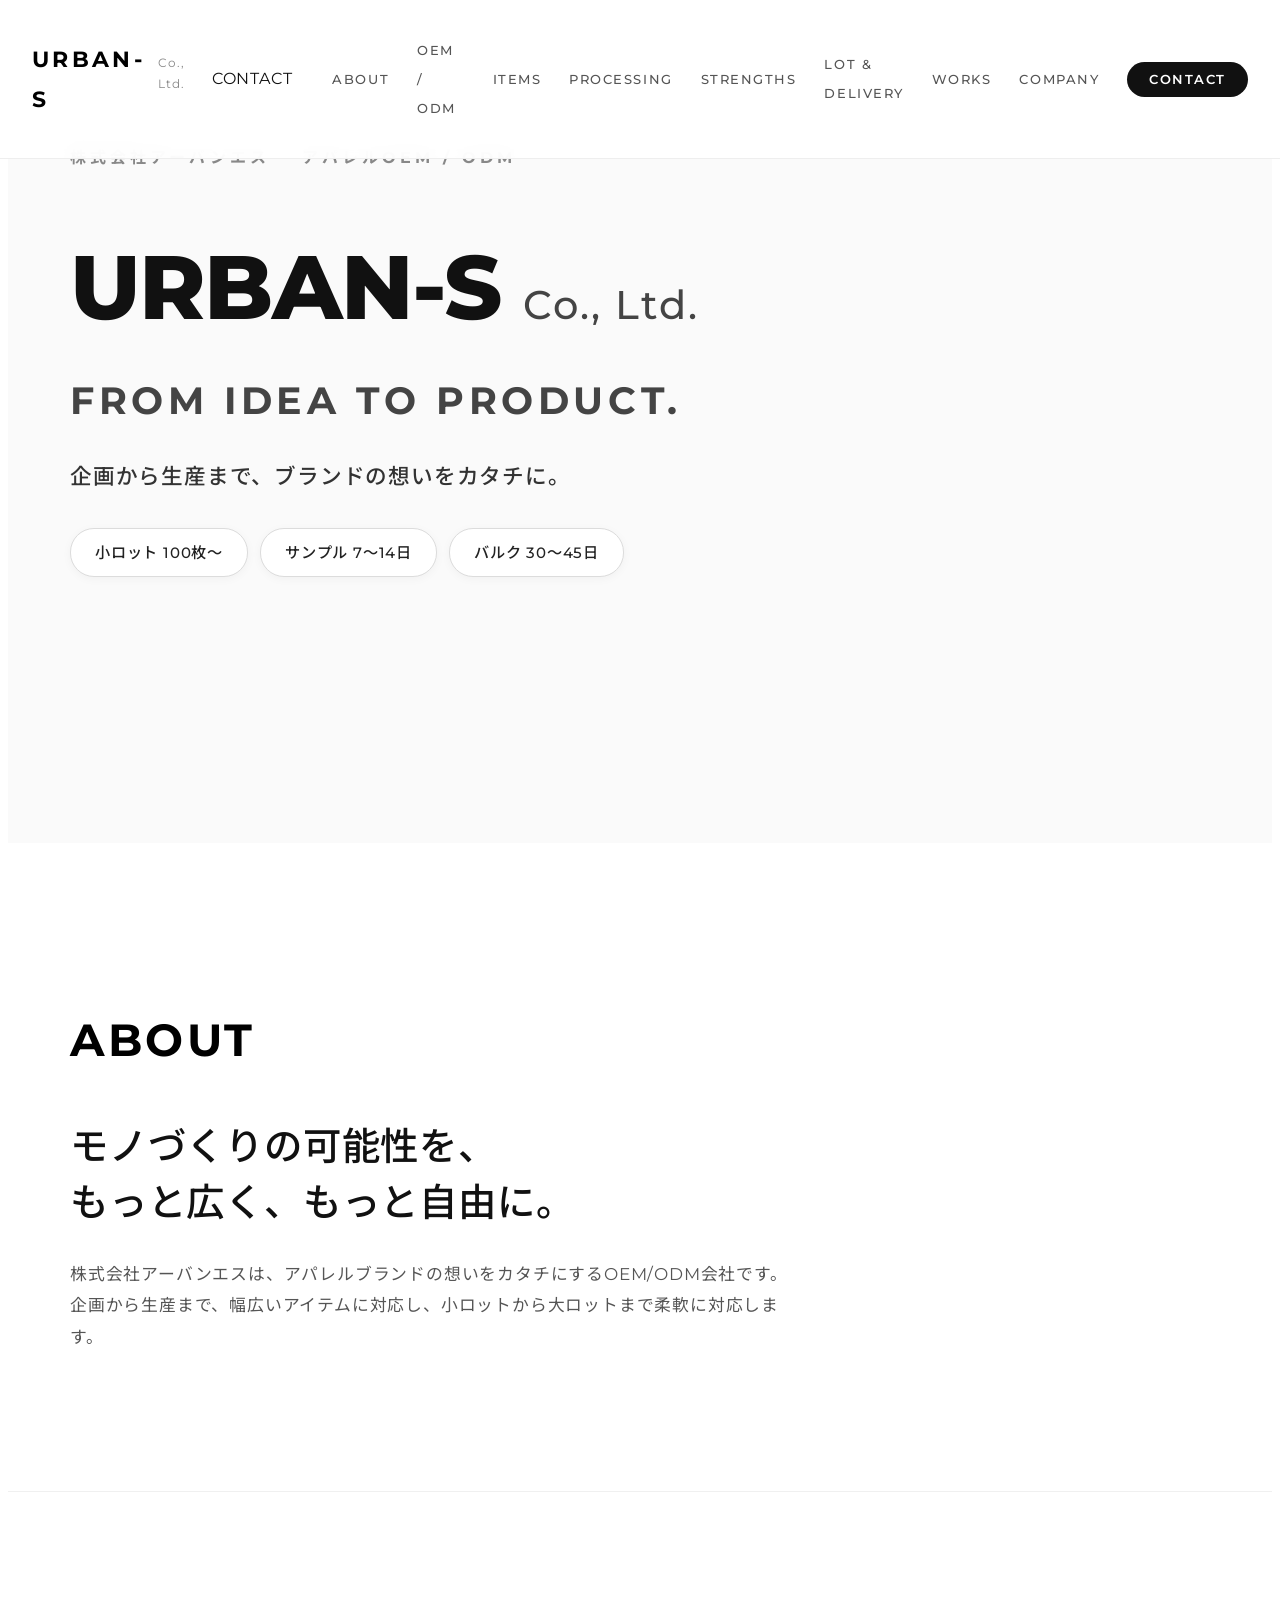
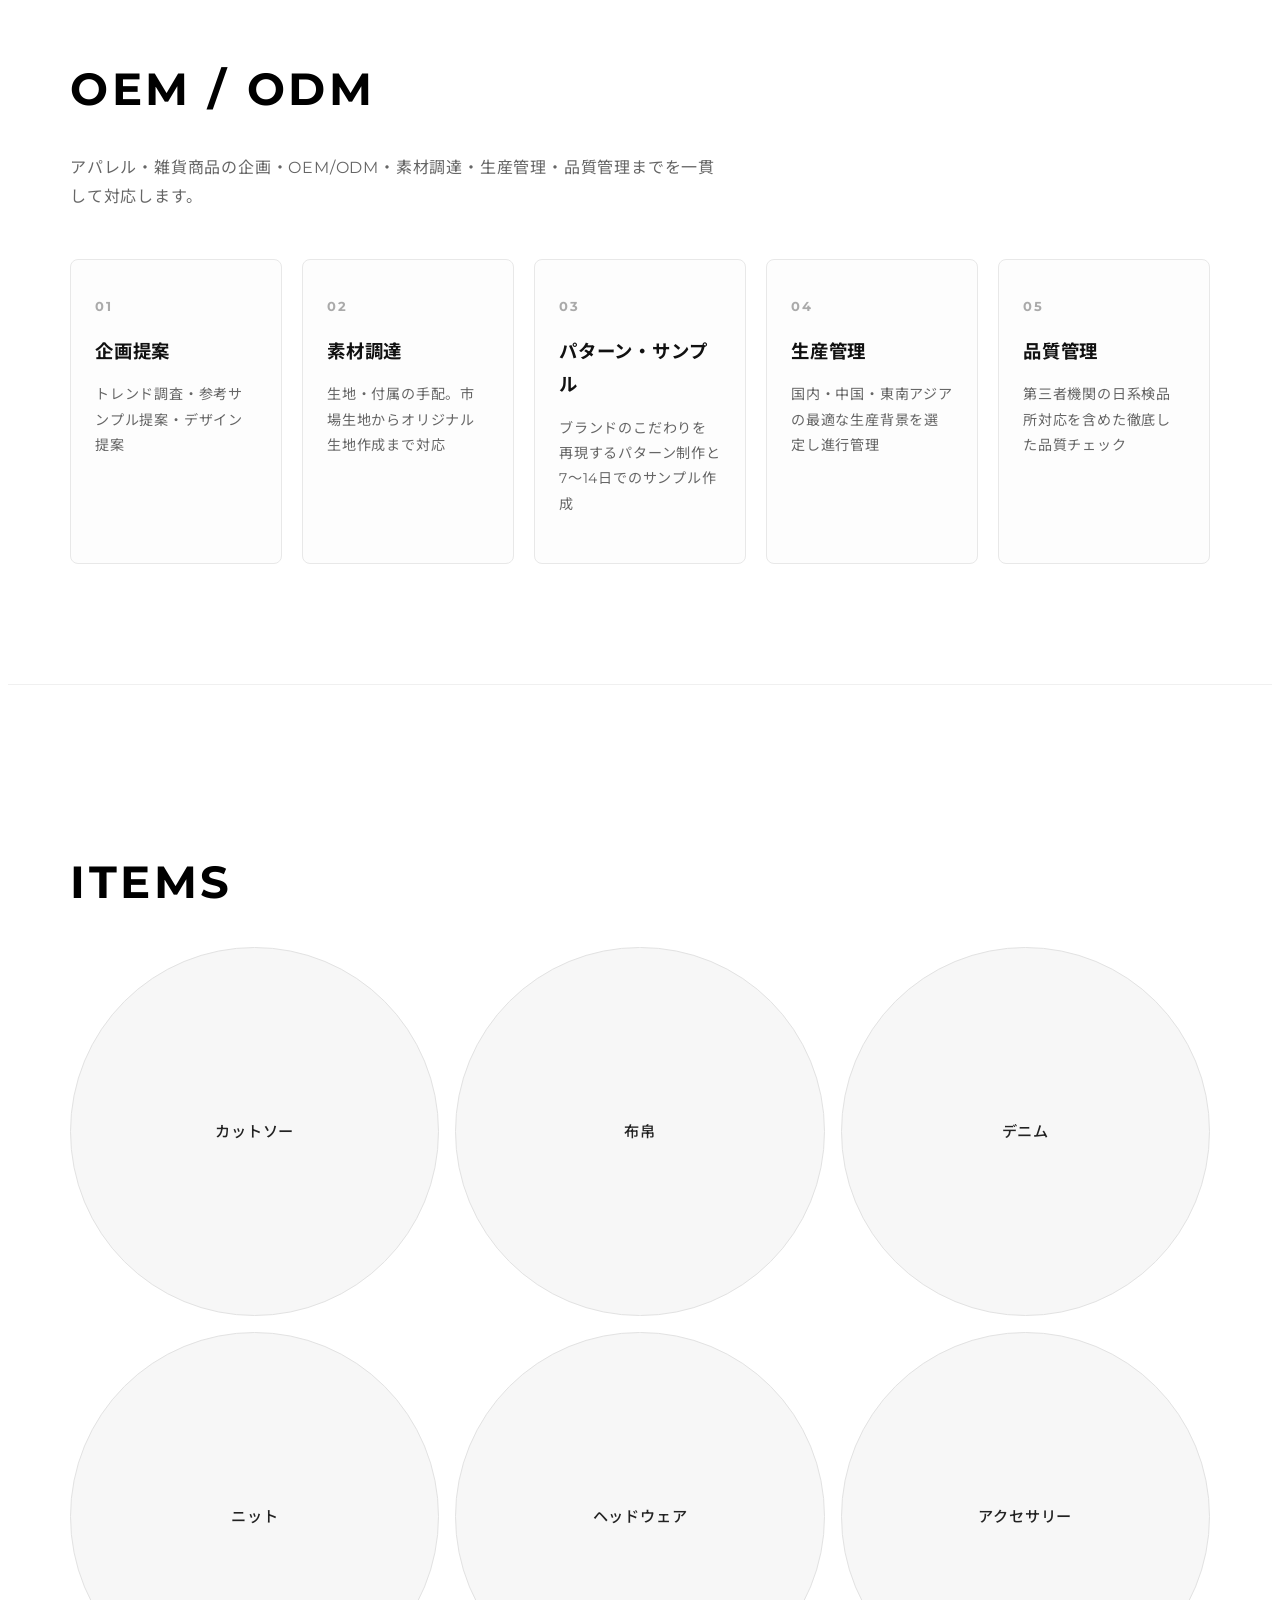
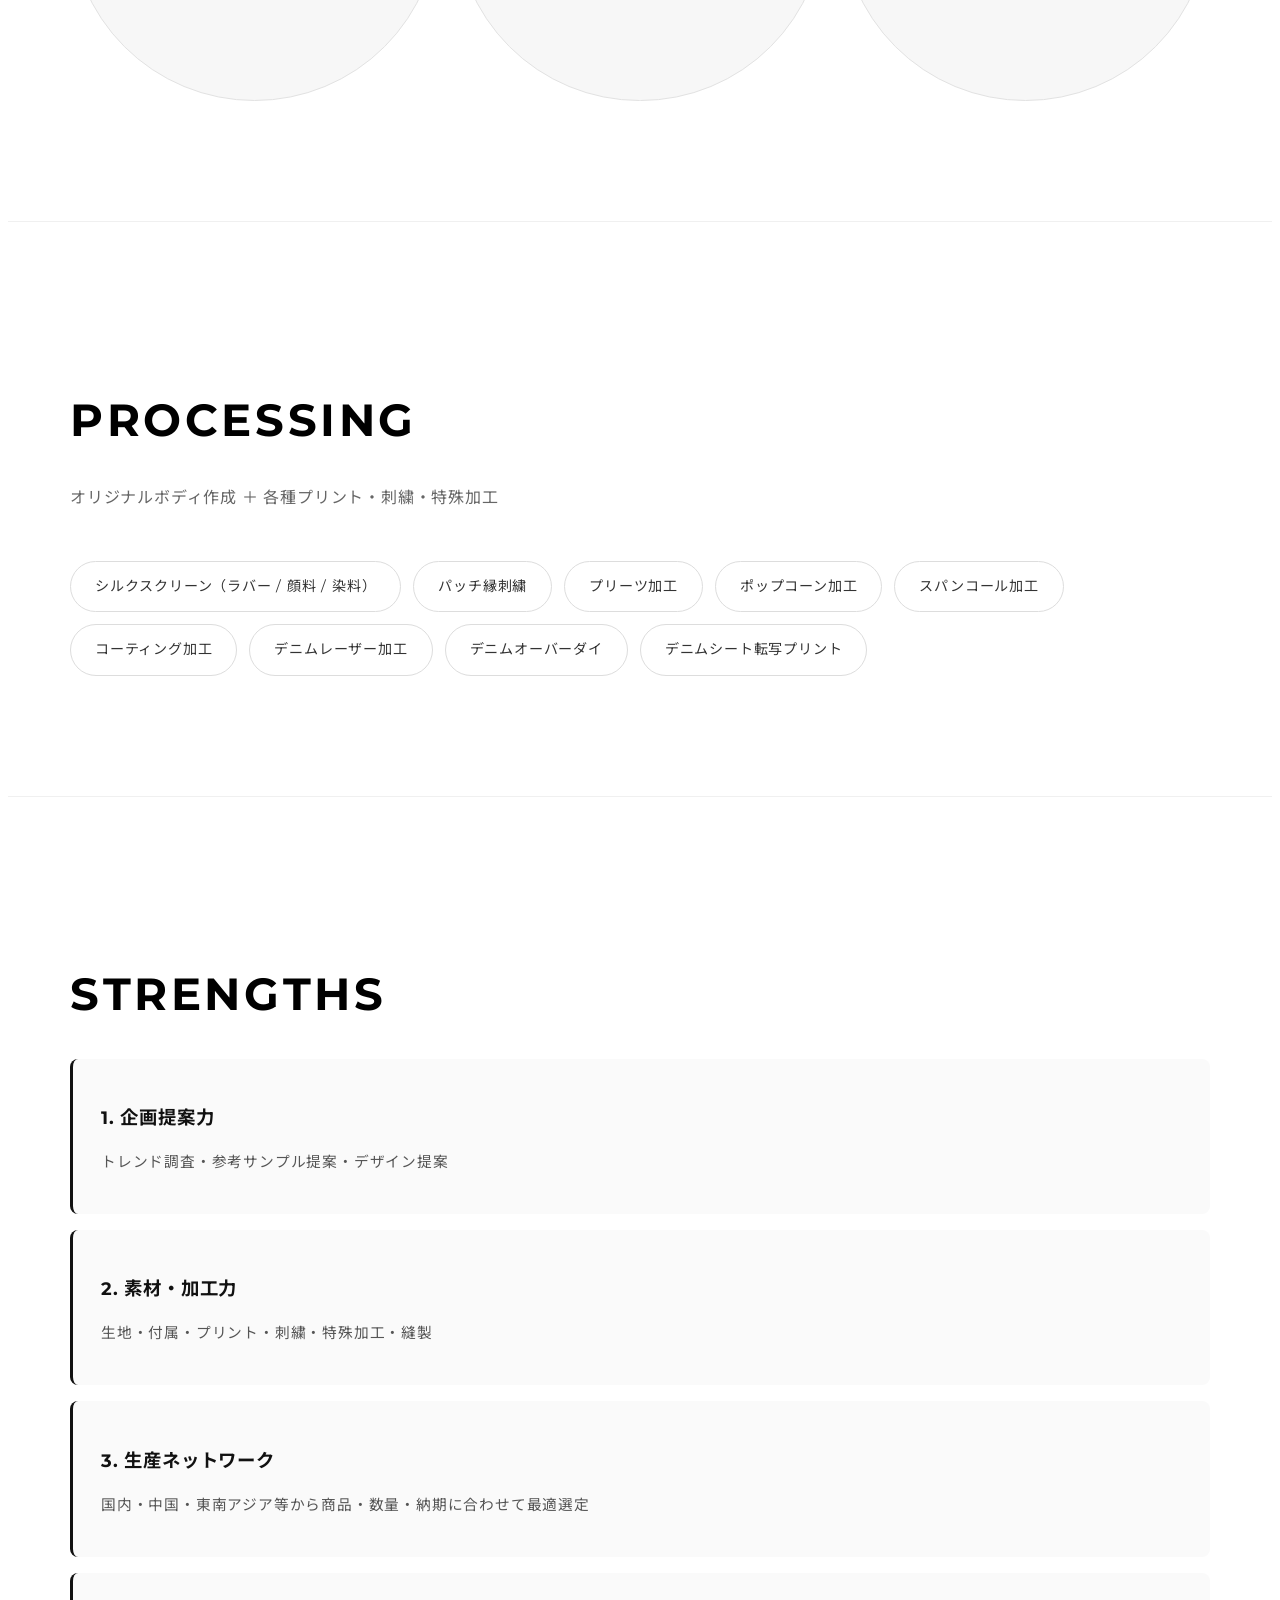
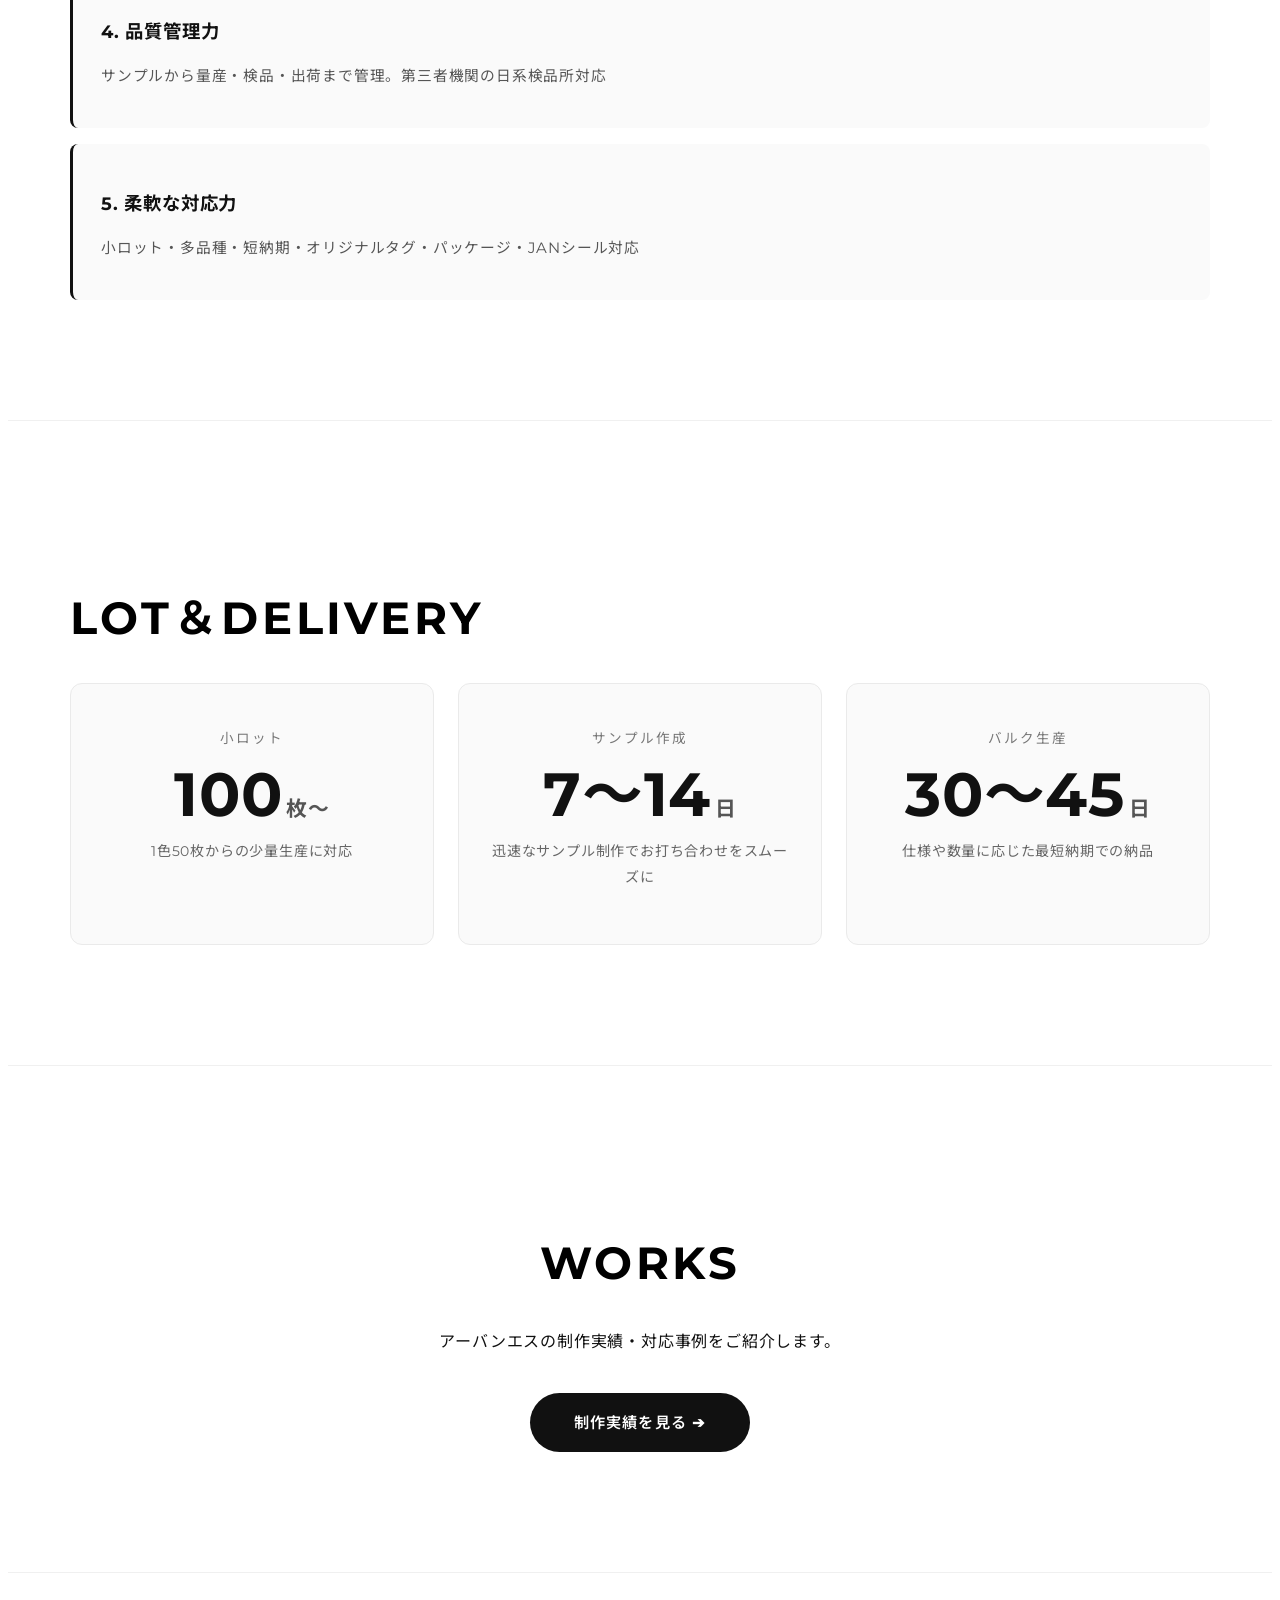
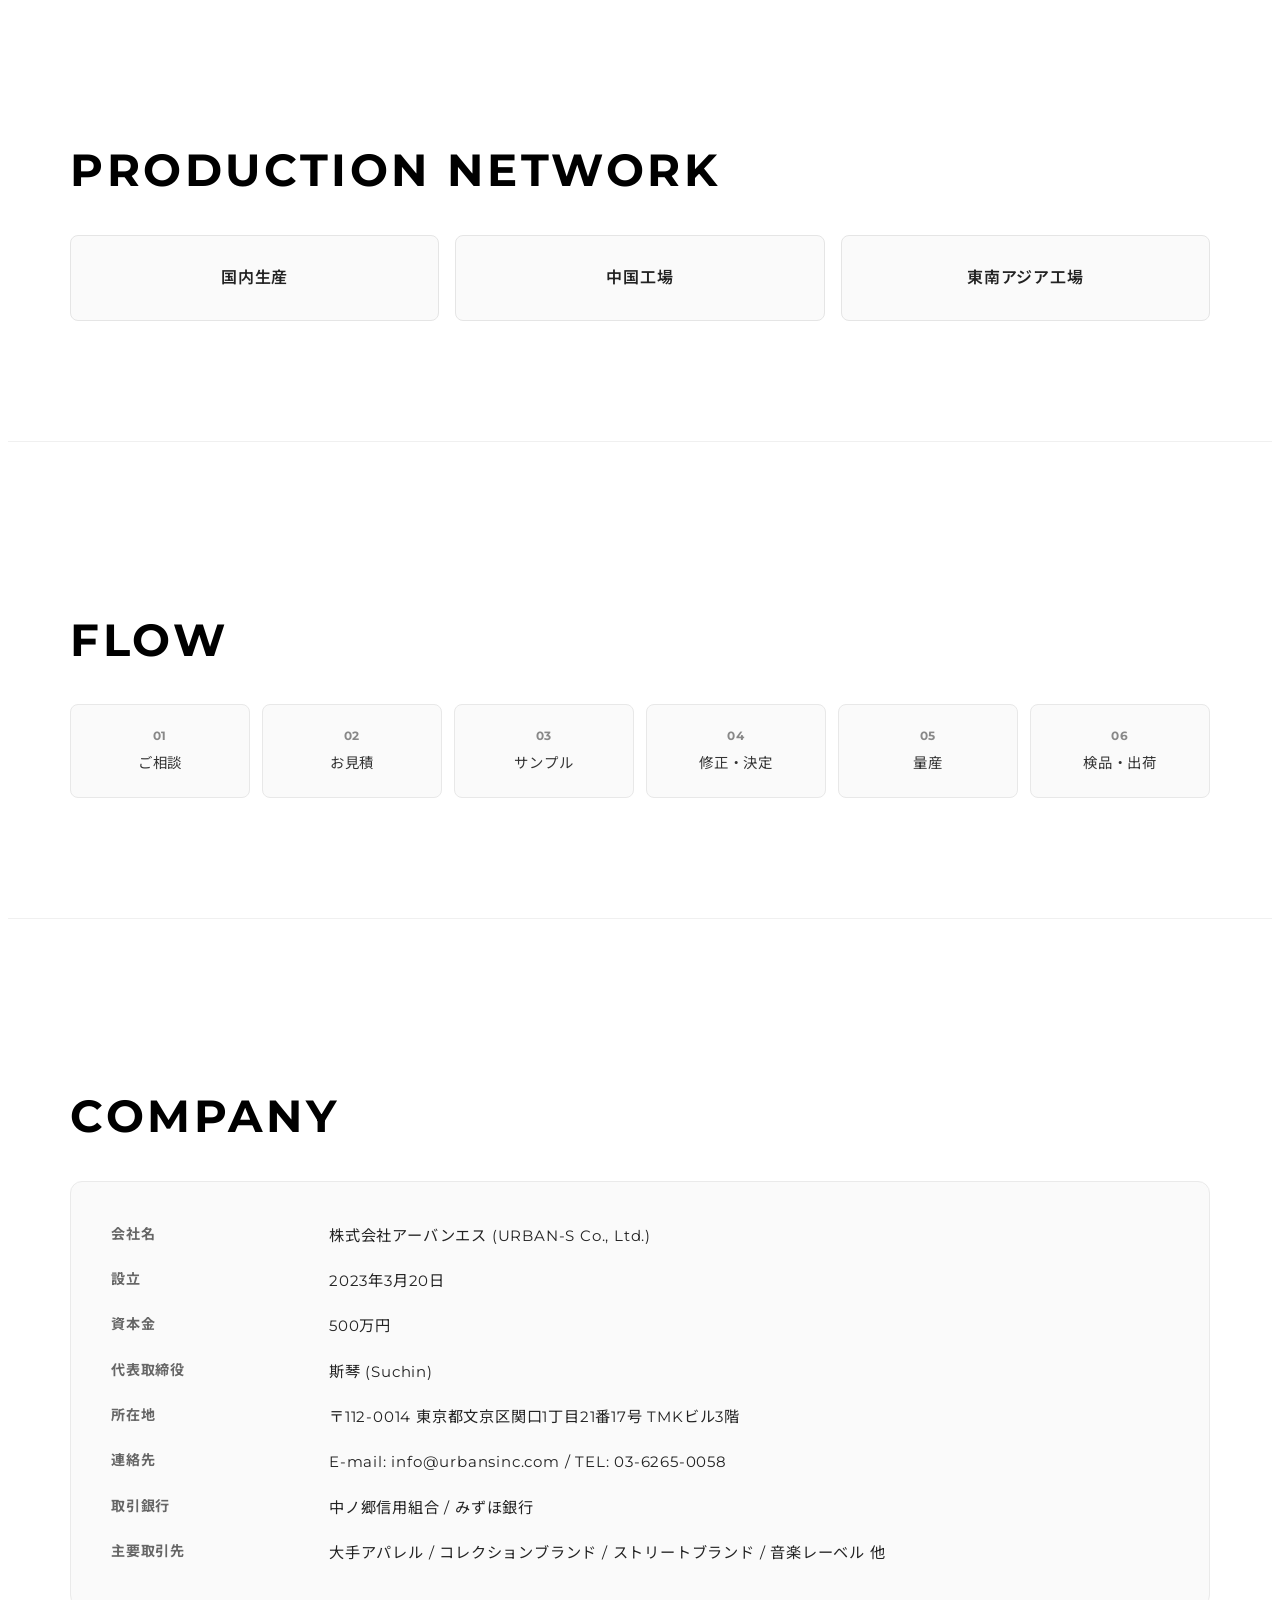
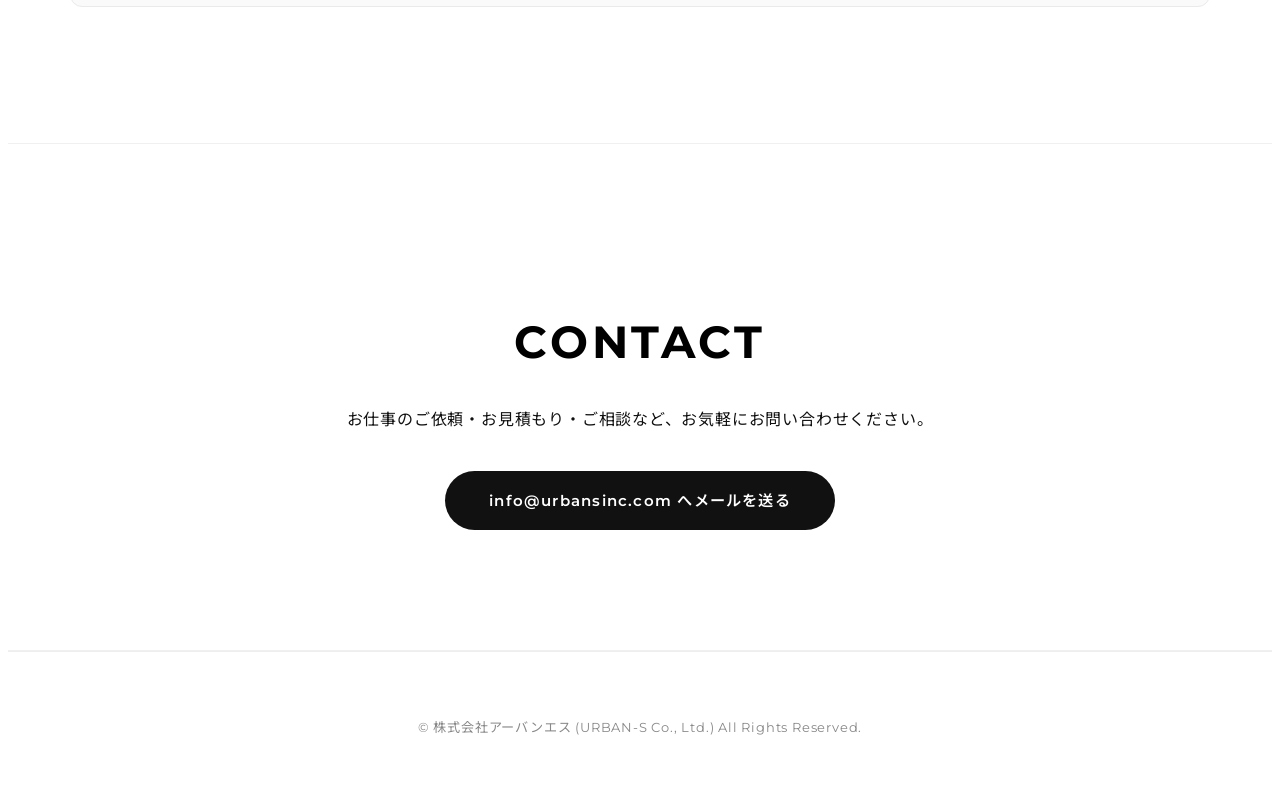
==== commit 583567c8: "Update index.html" ====
--- a/index.html
+++ b/index.html
@@ -211,7 +211,7 @@
 <section id="lot-delivery" class="section numbers">
     <div class="container">
    
-      <h2 class="section-title">LOT＆DELIVELY</h2>
+      <h2 class="section-title">LOT＆DELIVERY</h2>
       <div class="numbers-grid">
         <div class="num-card">
           <span class="num-label">小ロット</span>
--- a/css/style.css
+++ b/css/style.css
@@ -661,4 +661,27 @@
     font-size: 0.4em !important;
     white-space: nowrap;
   }
-}
+  /* スマホ用CONTACTボタン */
+  .mobile-contact {
+    display: flex;
+    align-items: center;
+    justify-content: center;
+
+    position: absolute;
+    top: 12px;
+    right: 16px;
+
+    padding: 9px 15px;
+    background: #111111;
+    color: #ffffff;
+
+    font-family: 'Montserrat', sans-serif;
+    font-size: 10px;
+    font-weight: 700;
+    letter-spacing: 0.1em;
+    line-height: 1;
+
+    text-decoration: none;
+    border-radius: 20px;
+  }
+}
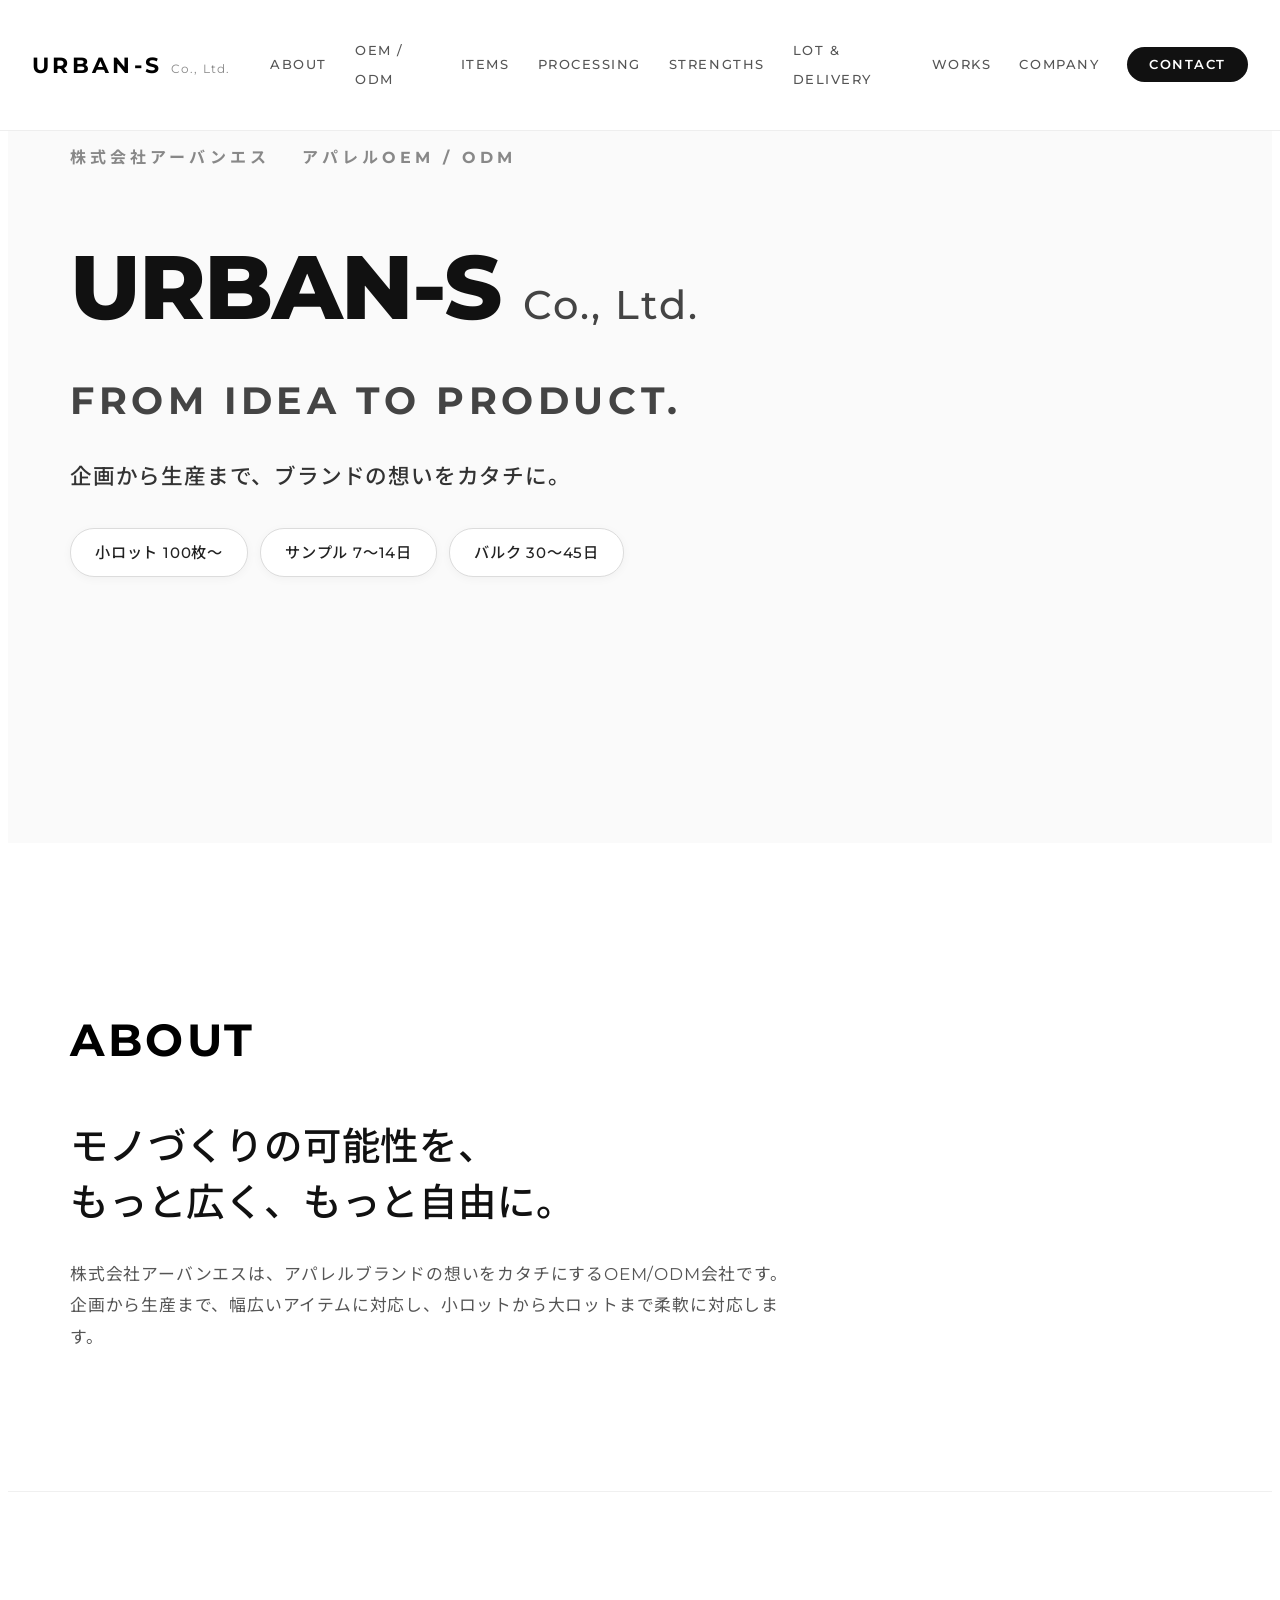
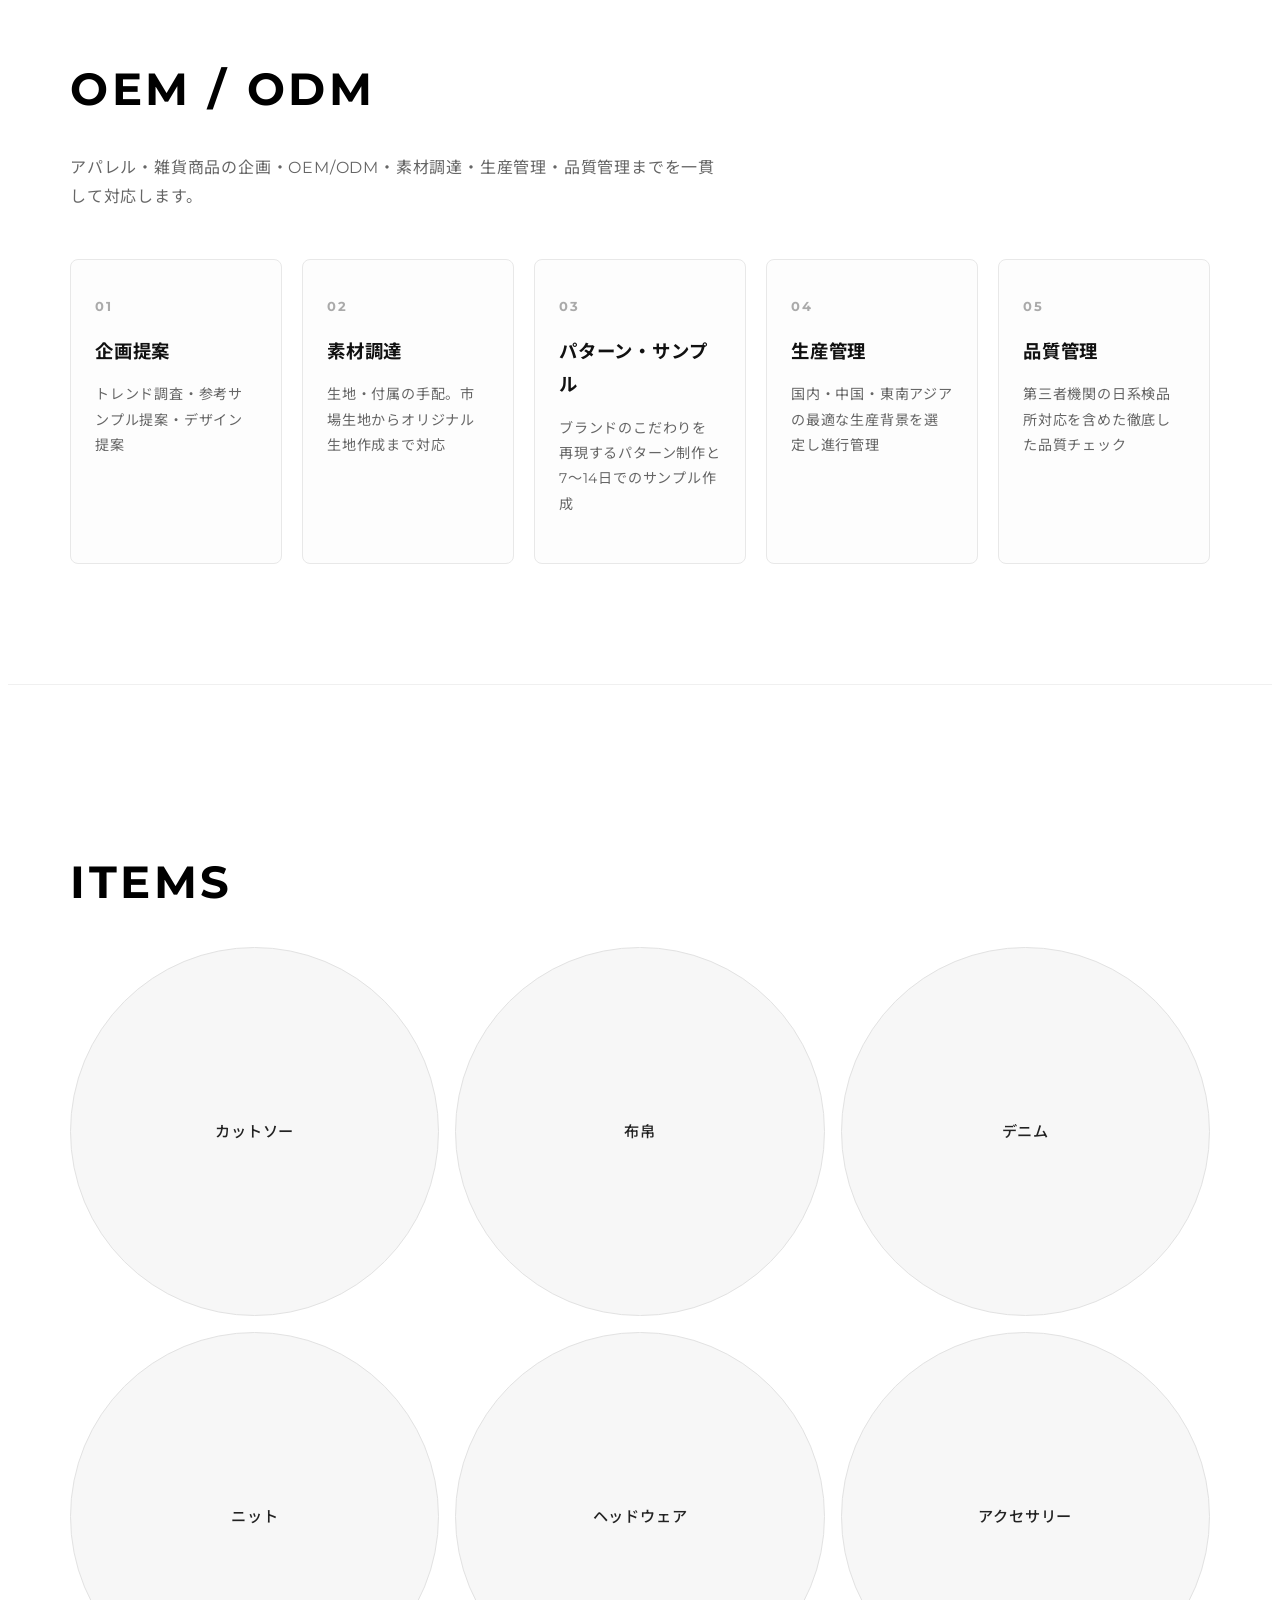
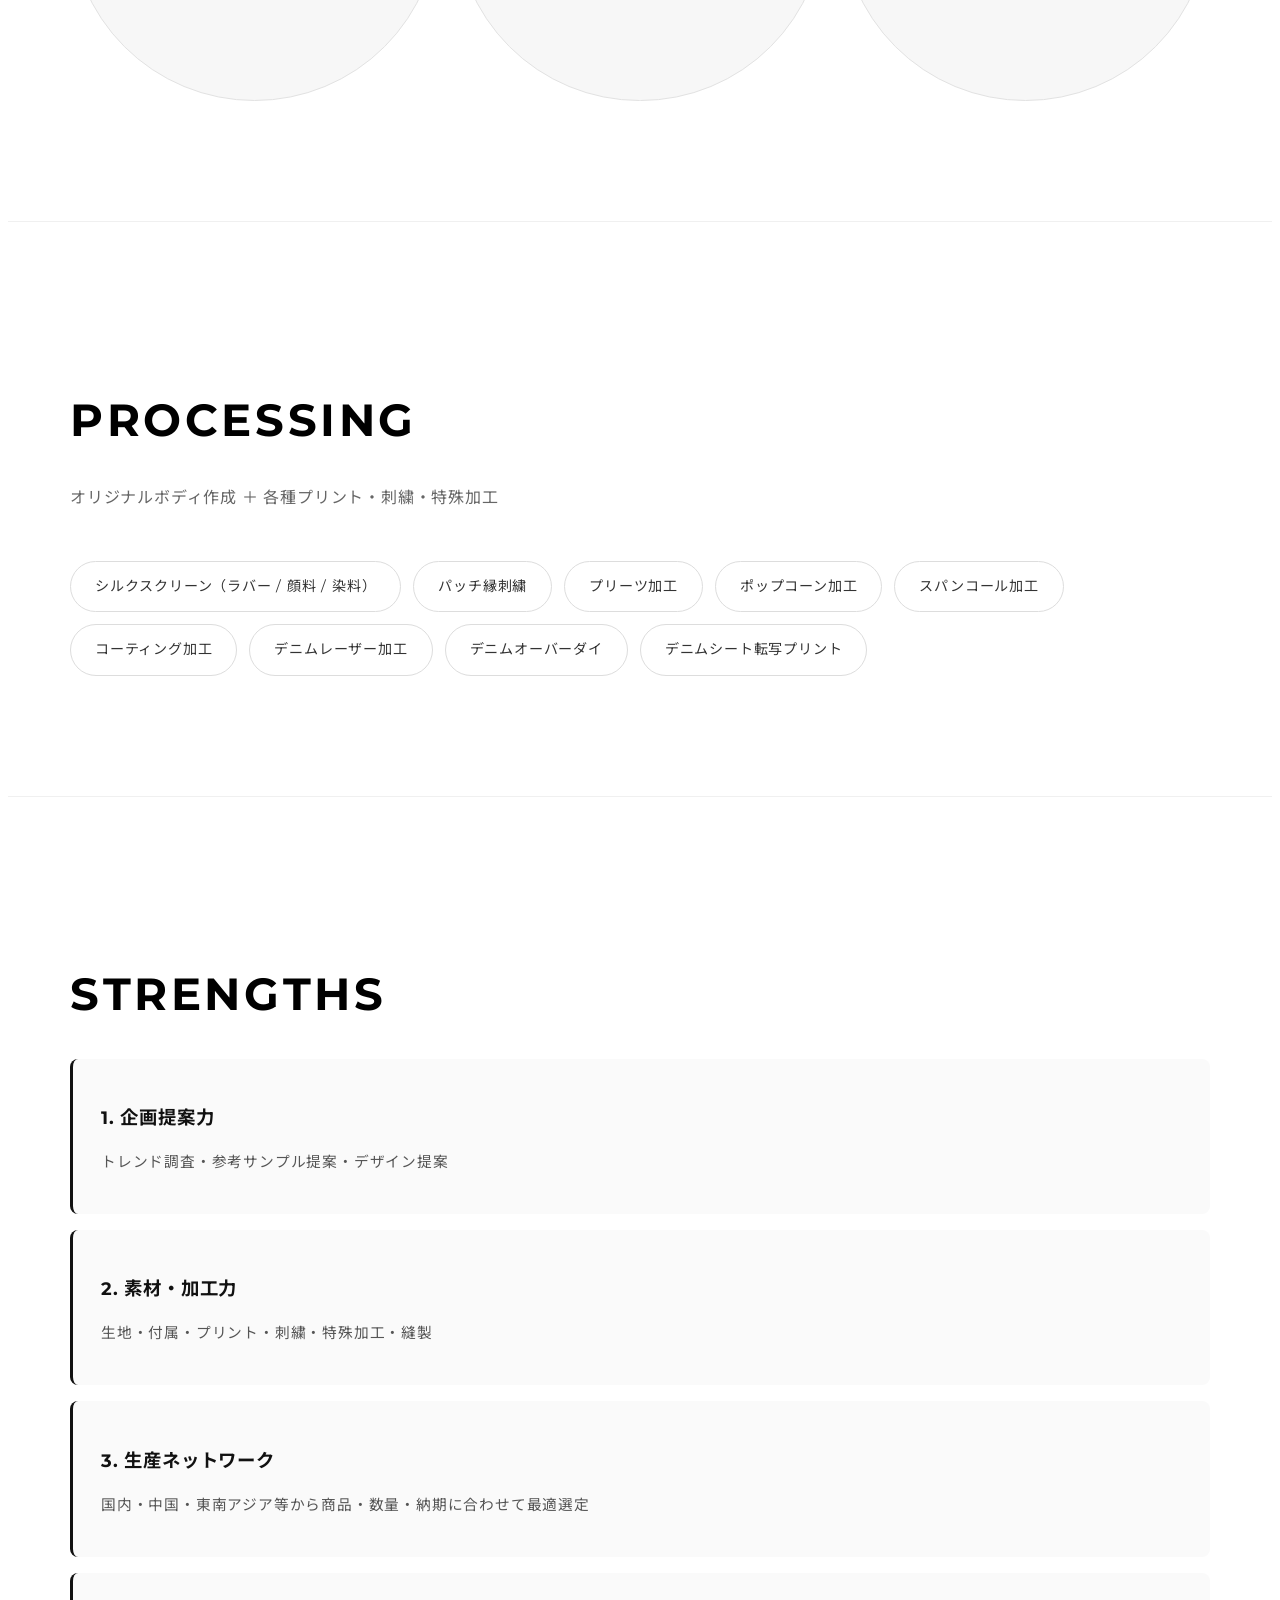
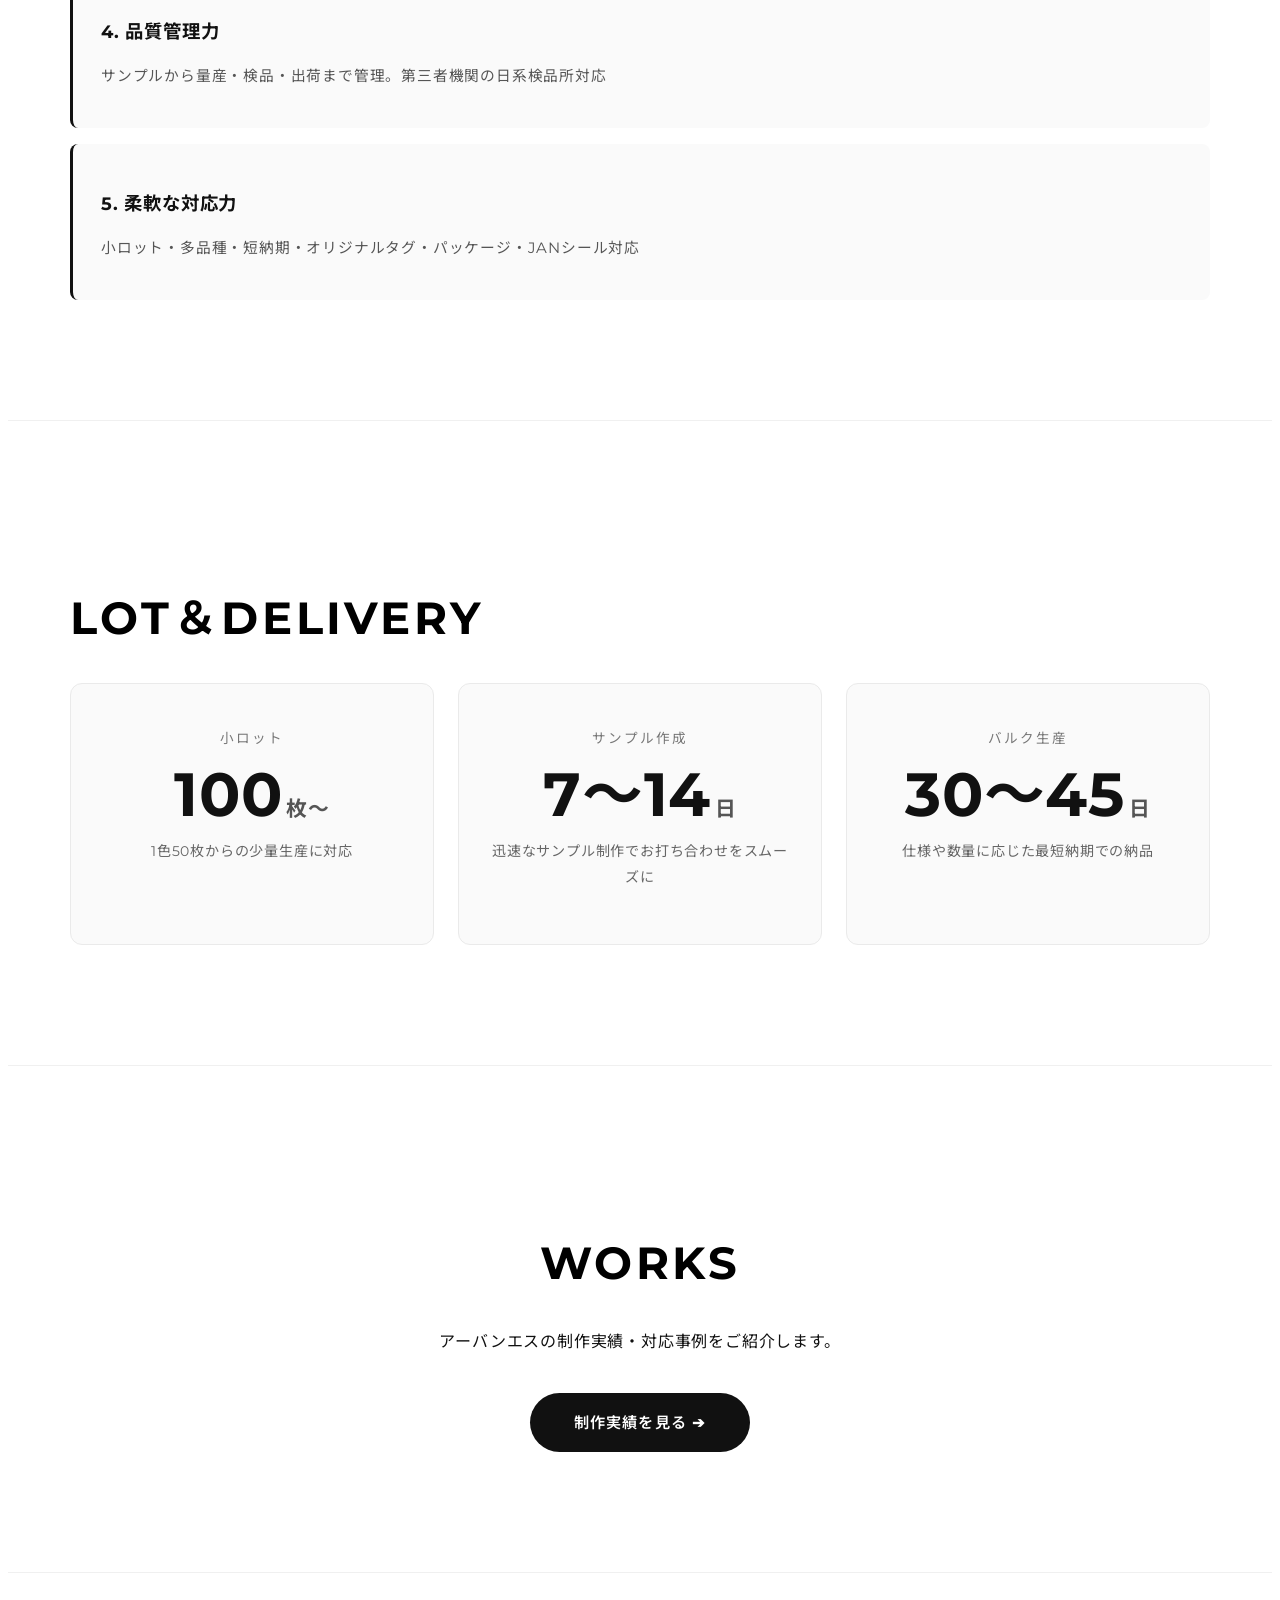
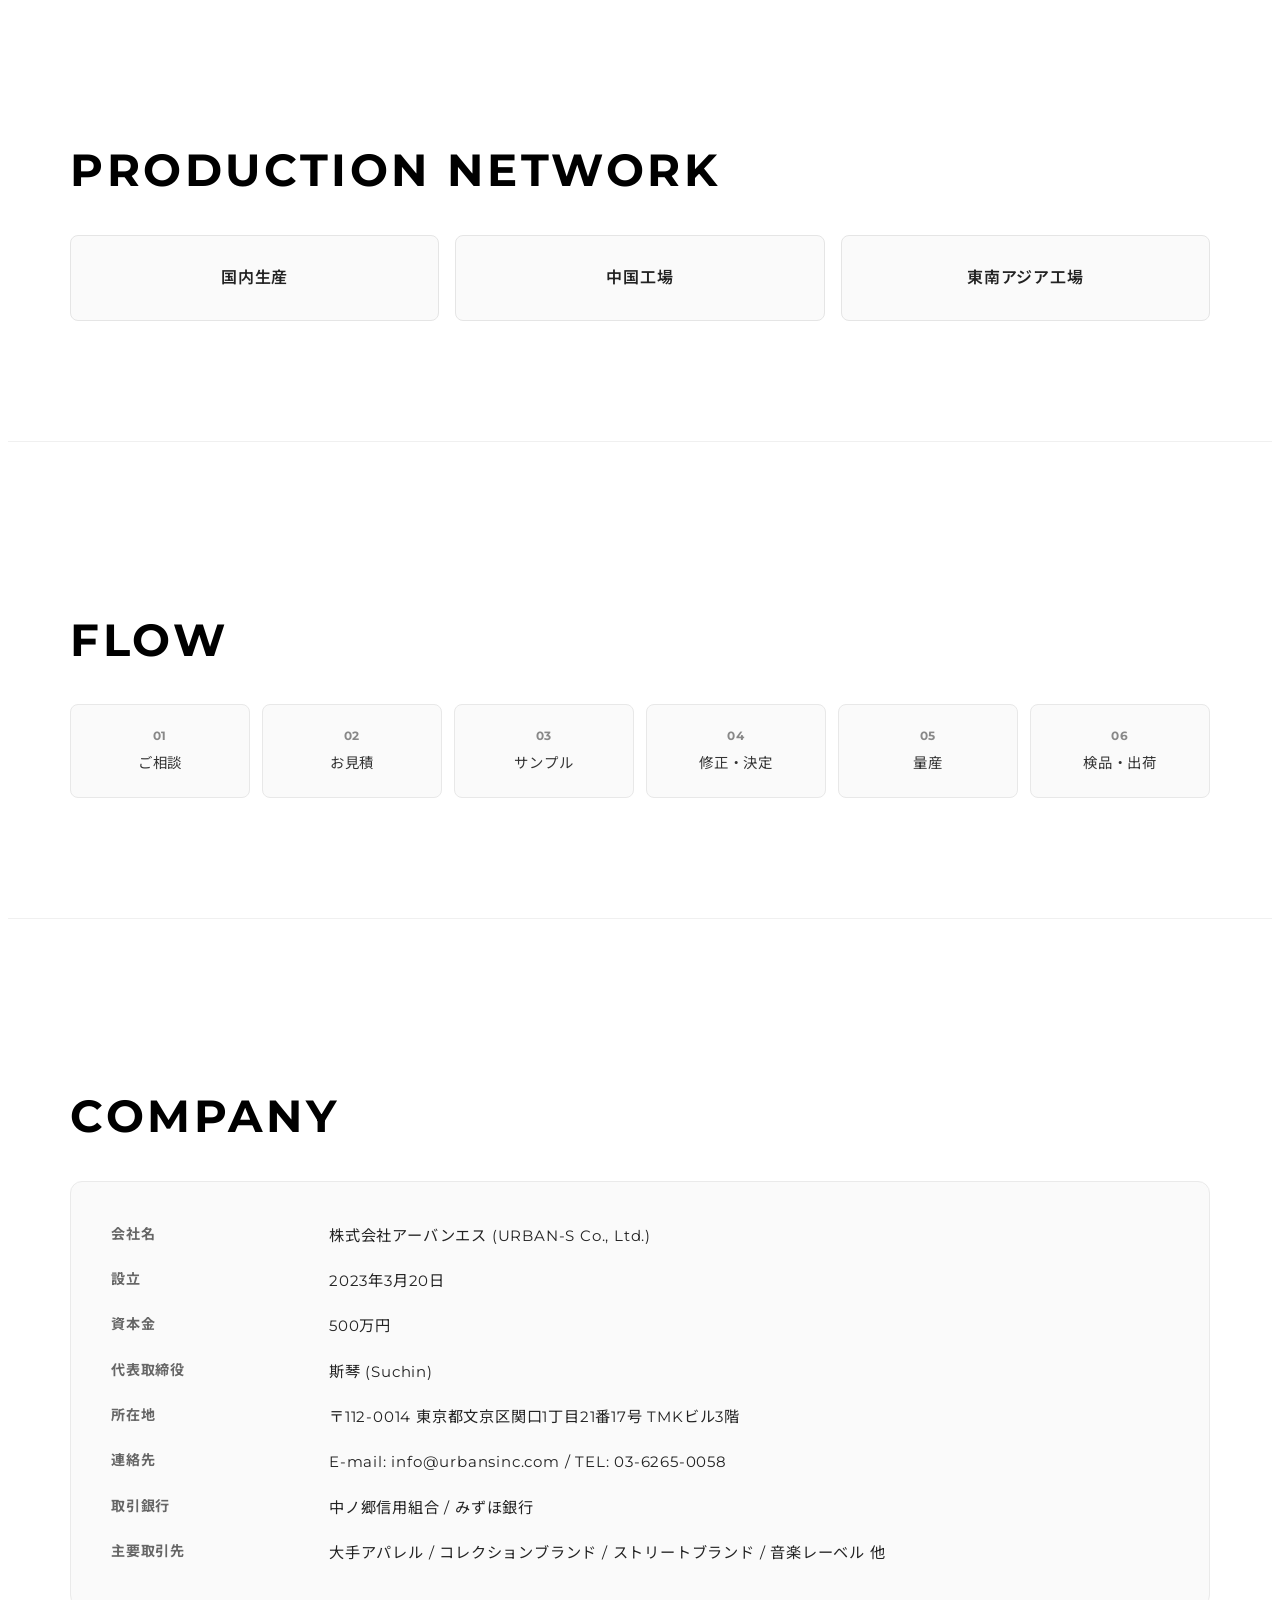
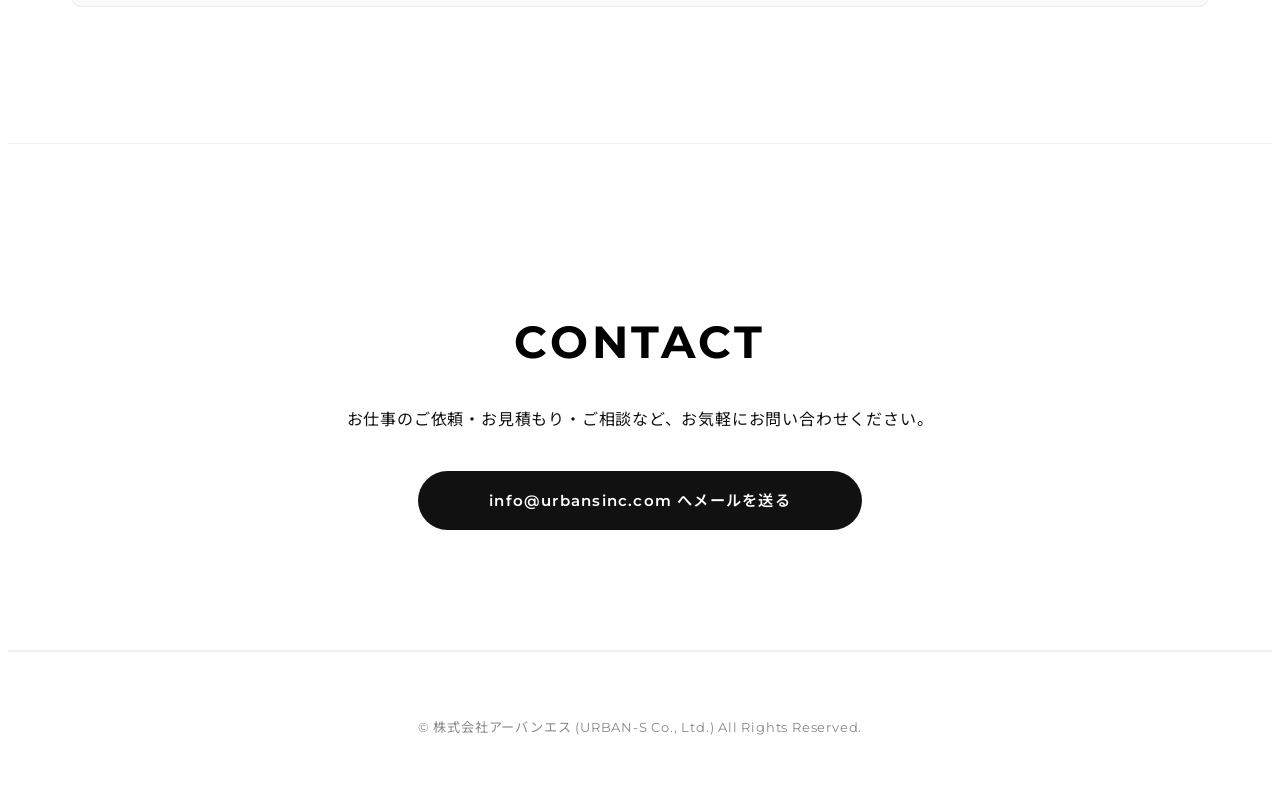
==== commit 3f46c804: "Update index.html" ====
--- a/index.html
+++ b/index.html
@@ -302,9 +302,9 @@
     <div class="container text-center">
       <h2 class="section-title">CONTACT</h2>
       <p class="contact-lead">お仕事のご依頼・お見積もり・ご相談など、お気軽にお問い合わせください。</p>
-      <a href="https://mail.google.com/mail/?view=cm&fs=1&to=info@urbansinc.com" target="_blank" rel="noopener noreferrer" class="btn-contact">
-        info@urbansinc.com へメールを送る
-      </a>
+      <a href="mailto:info@urbansinc.com" class="btn-contact">
+  info@urbansinc.com へメールを送る
+　　　</a>
     </div>
   </section>
 
--- a/css/style.css
+++ b/css/style.css
@@ -64,6 +64,13 @@
   display: flex;
   align-items: baseline;
   gap: 8px;
+  flex-shrink: 0;
+  white-space: nowrap;
+}
+
+/* PCではスマホ用CONTACTを非表示 */
+.mobile-contact {
+  display: none;
 }
 
 .logo-main {
@@ -661,27 +668,24 @@
     font-size: 0.4em !important;
     white-space: nowrap;
   }
-  /* スマホ用CONTACTボタン */
-  .mobile-contact {
-    display: flex;
-    align-items: center;
-    justify-content: center;
-
-    position: absolute;
-    top: 12px;
-    right: 16px;
-
-    padding: 9px 15px;
-    background: #111111;
-    color: #ffffff;
-
-    font-family: 'Montserrat', sans-serif;
-    font-size: 10px;
-    font-weight: 700;
-    letter-spacing: 0.1em;
-    line-height: 1;
-
-    text-decoration: none;
-    border-radius: 20px;
-  }
-}
+/* スマホ用CONTACTボタン */
+.mobile-contact {
+  display: flex;
+  align-items: center;
+  justify-content: center;
+  margin-left: auto;
+  flex-shrink: 0;
+
+  padding: 9px 15px;
+  background: #111111;
+  color: #ffffff;
+
+  font-family: 'Montserrat', sans-serif;
+  font-size: 10px;
+  font-weight: 700;
+  letter-spacing: 0.1em;
+  line-height: 1;
+
+  text-decoration: none;
+  border-radius: 20px;
+}
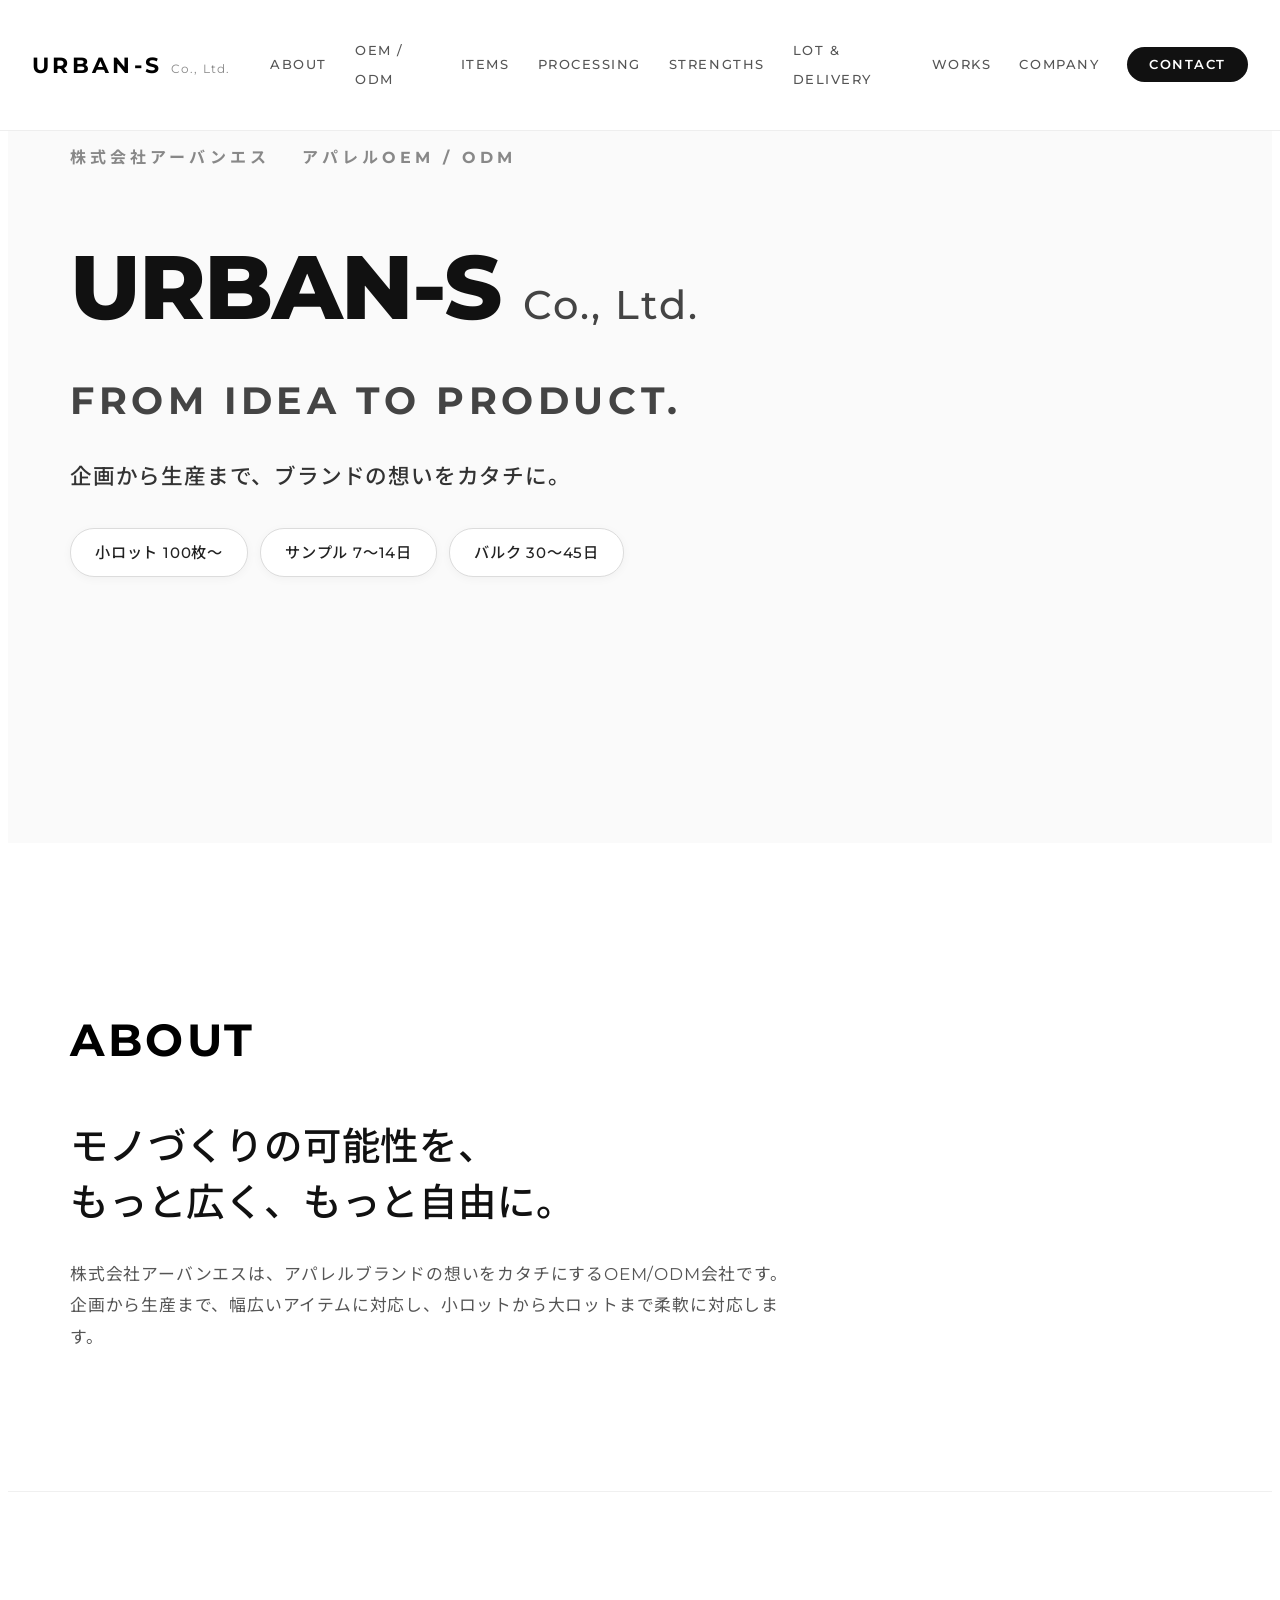
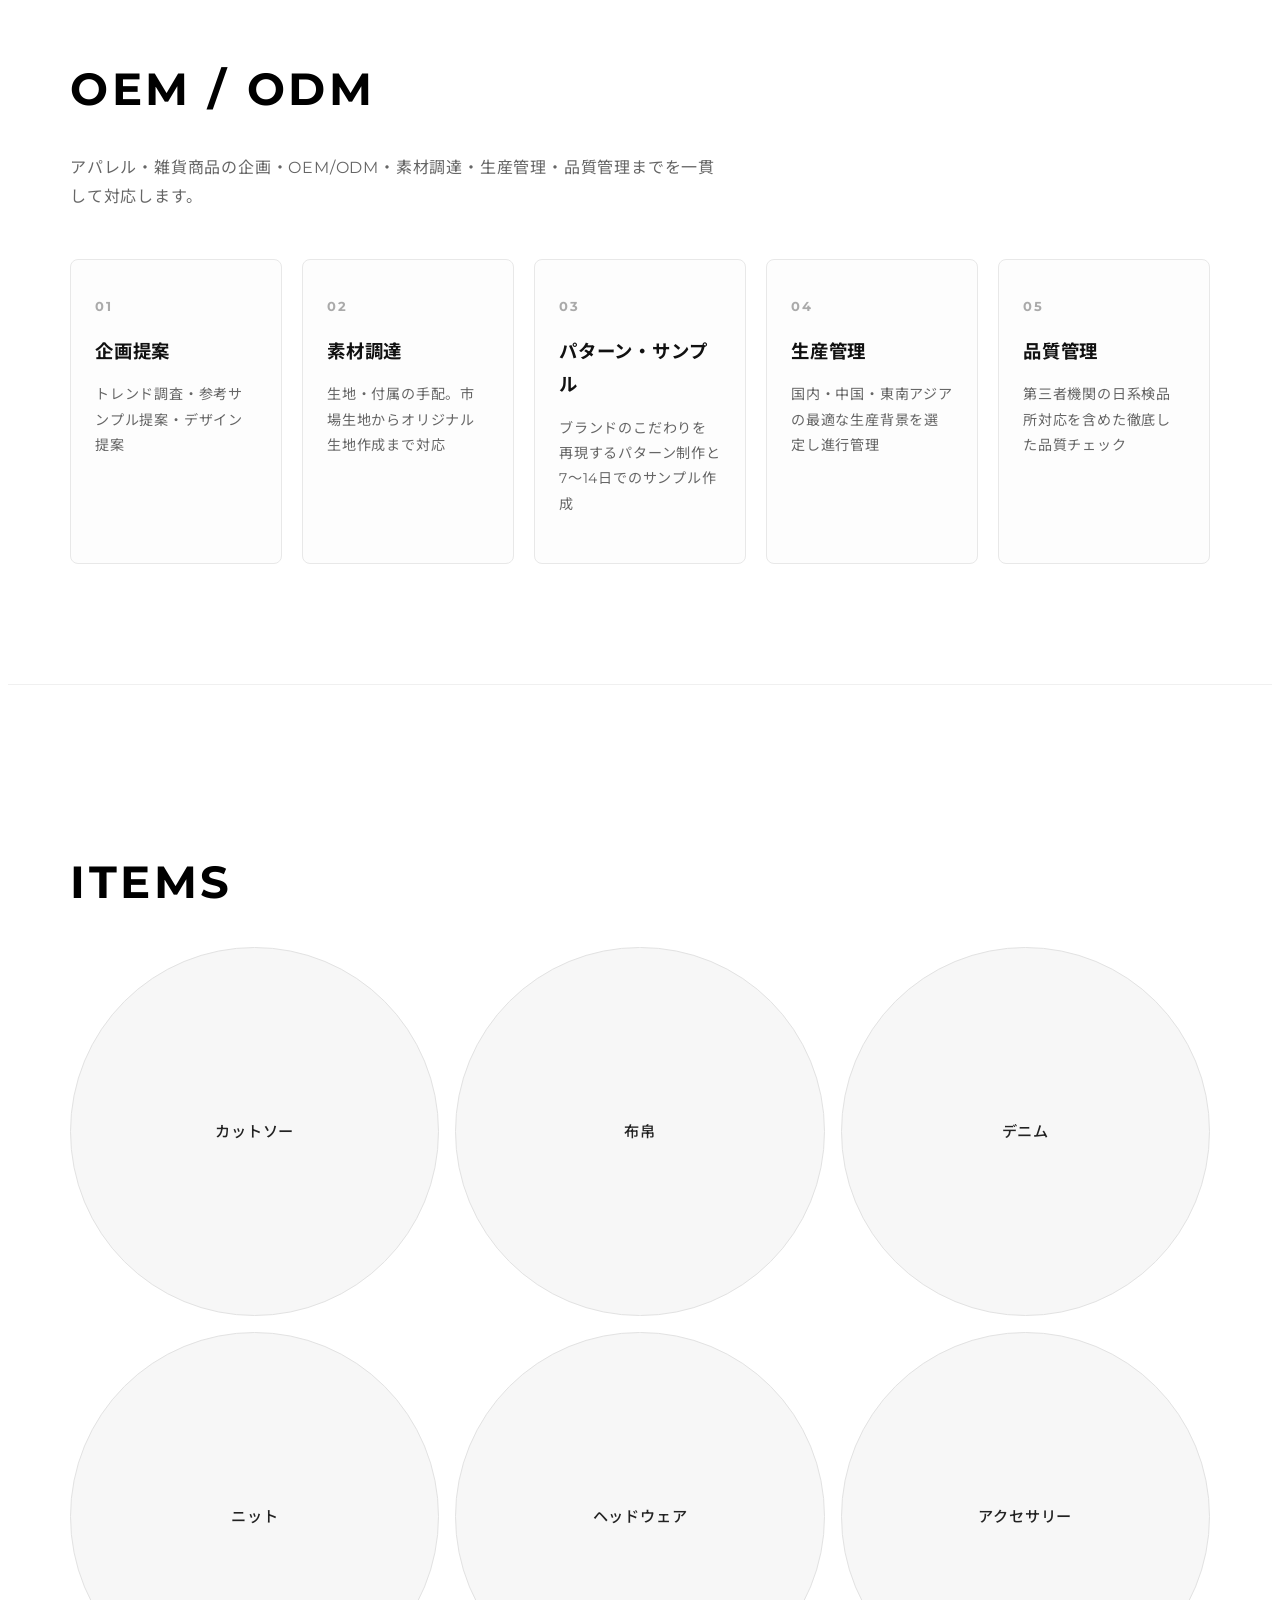
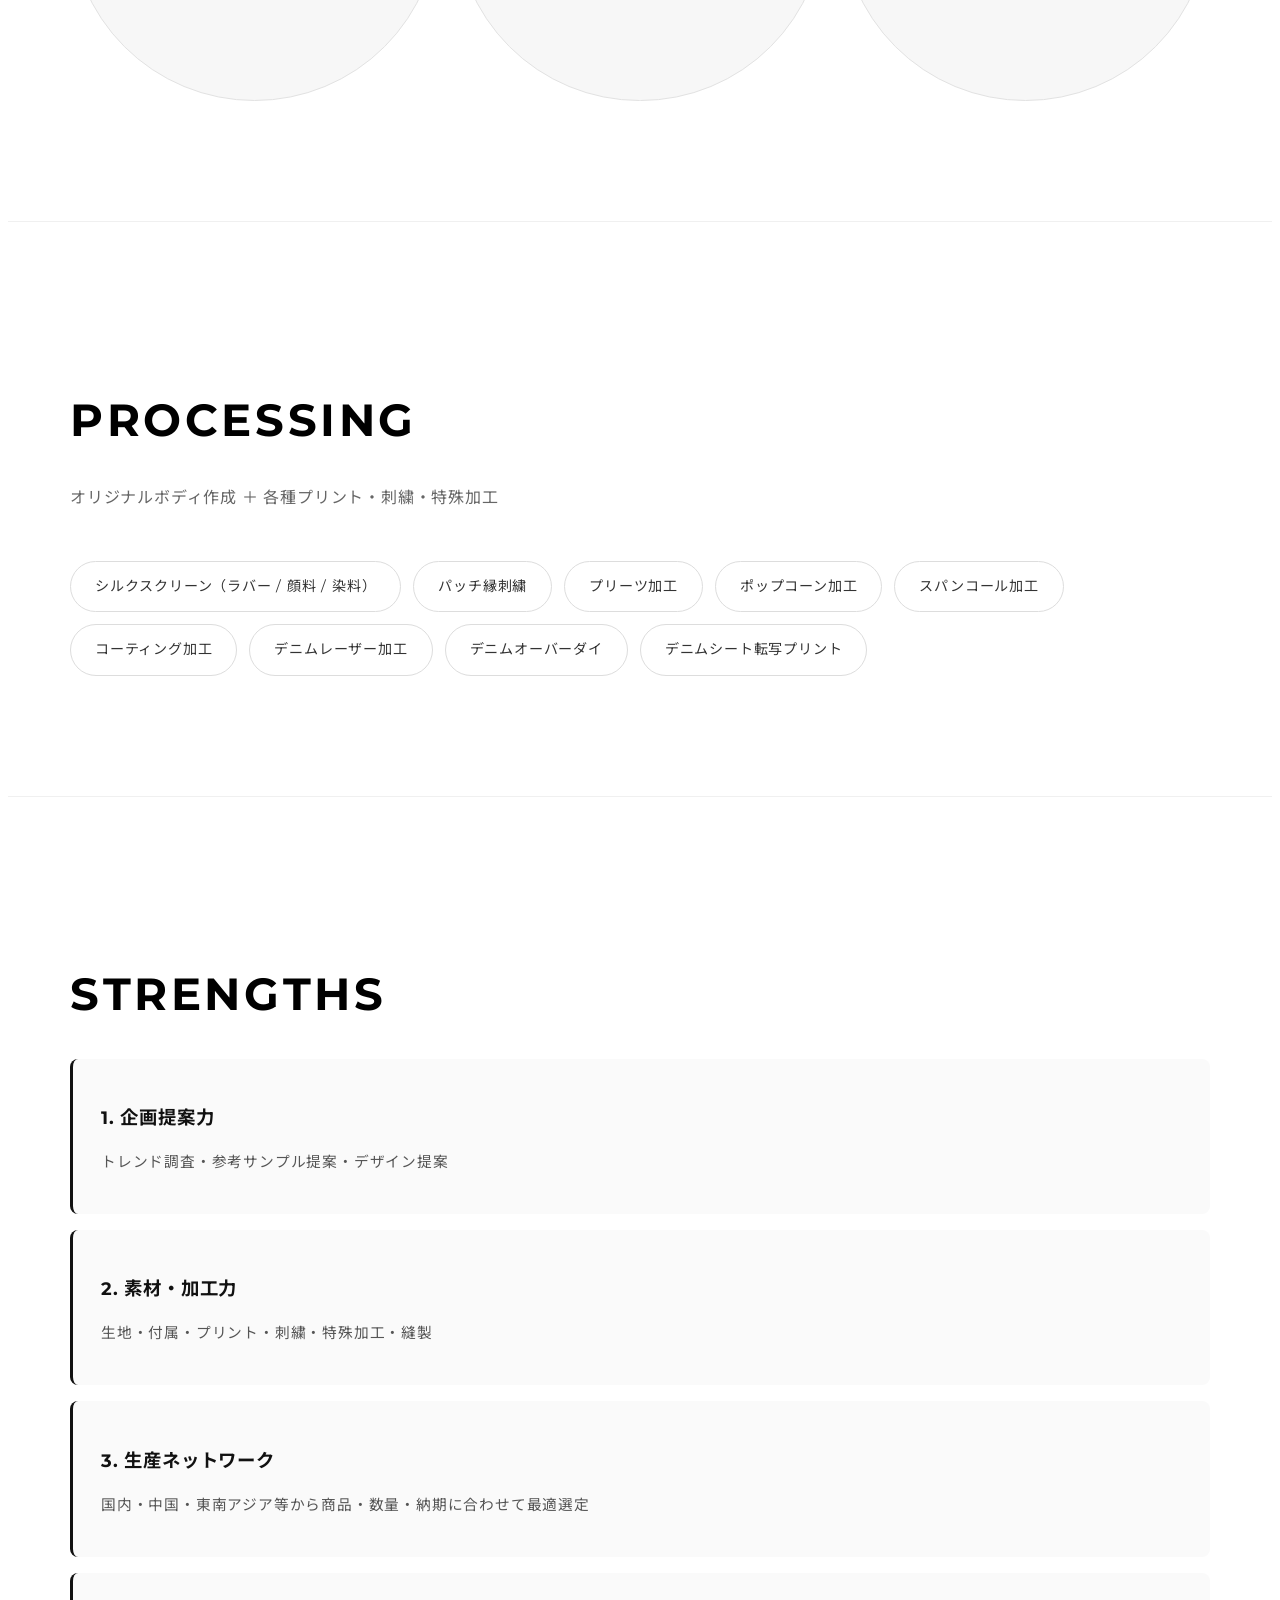
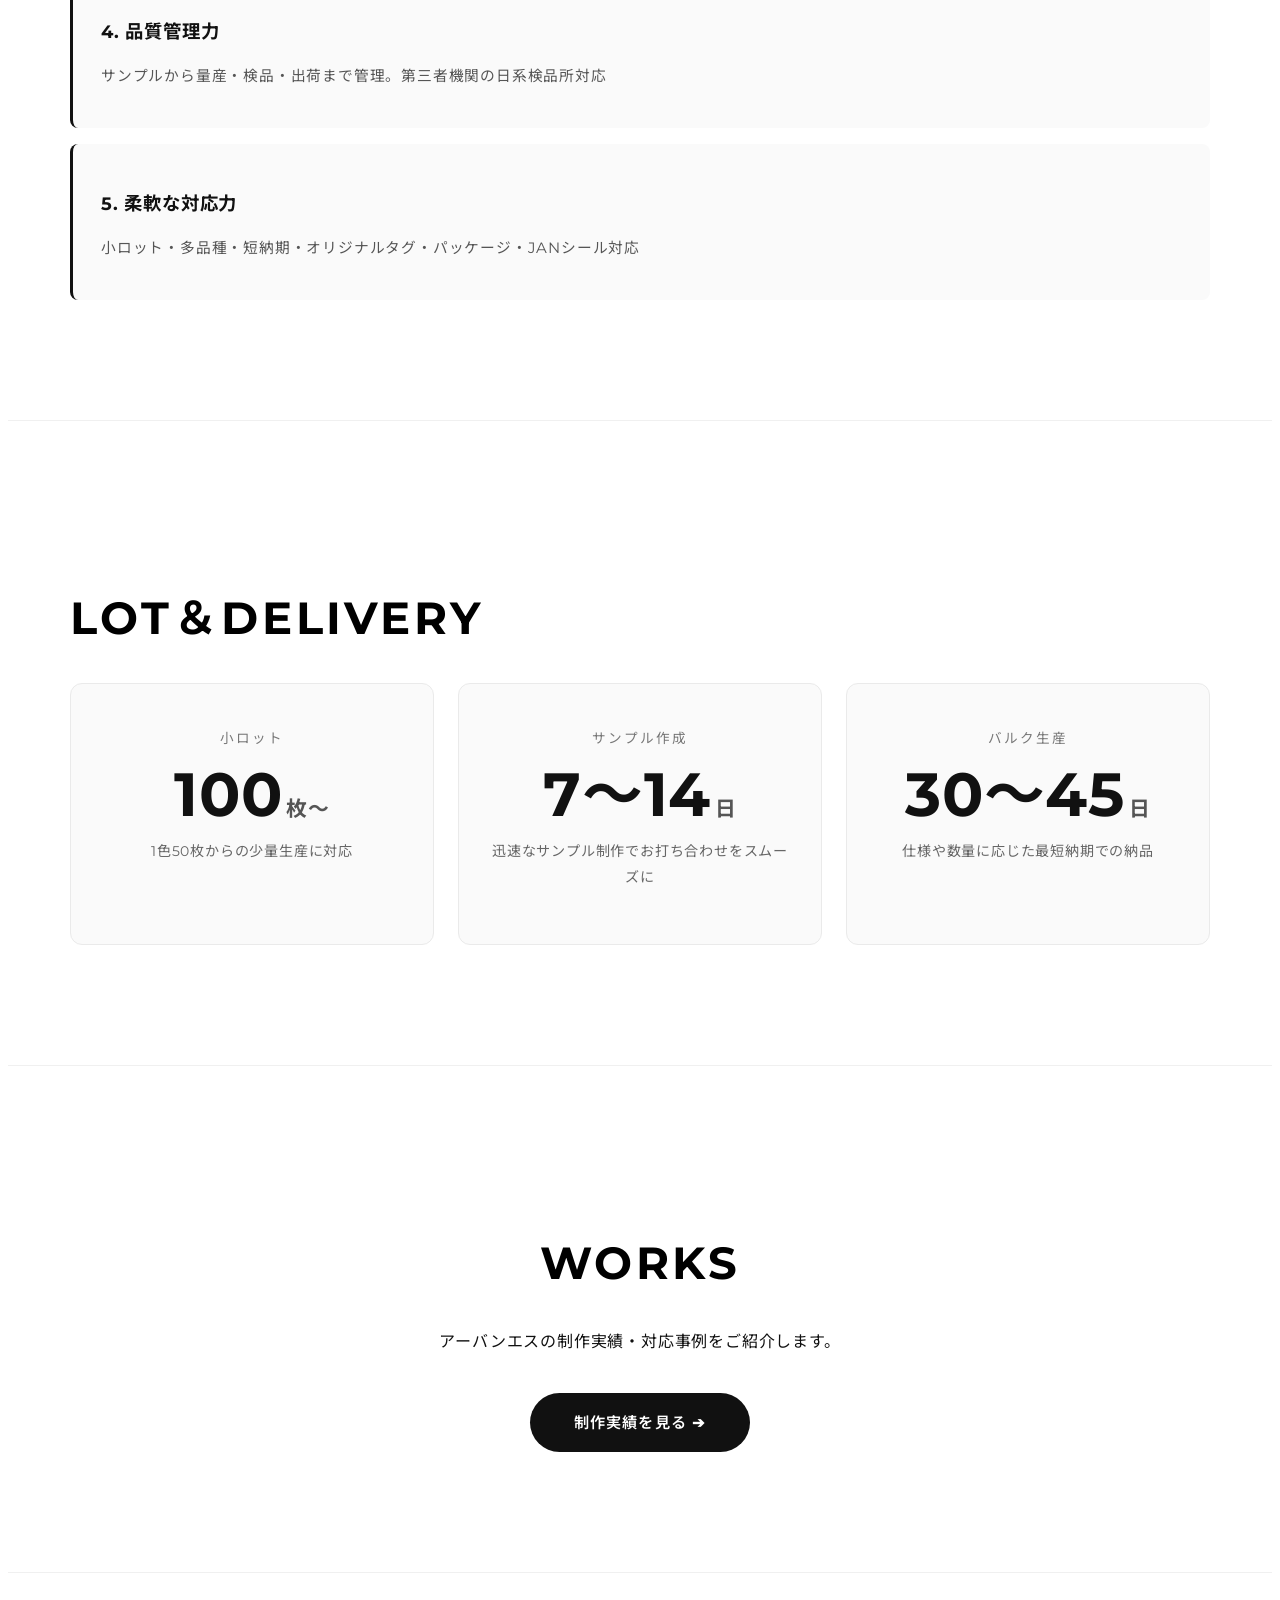
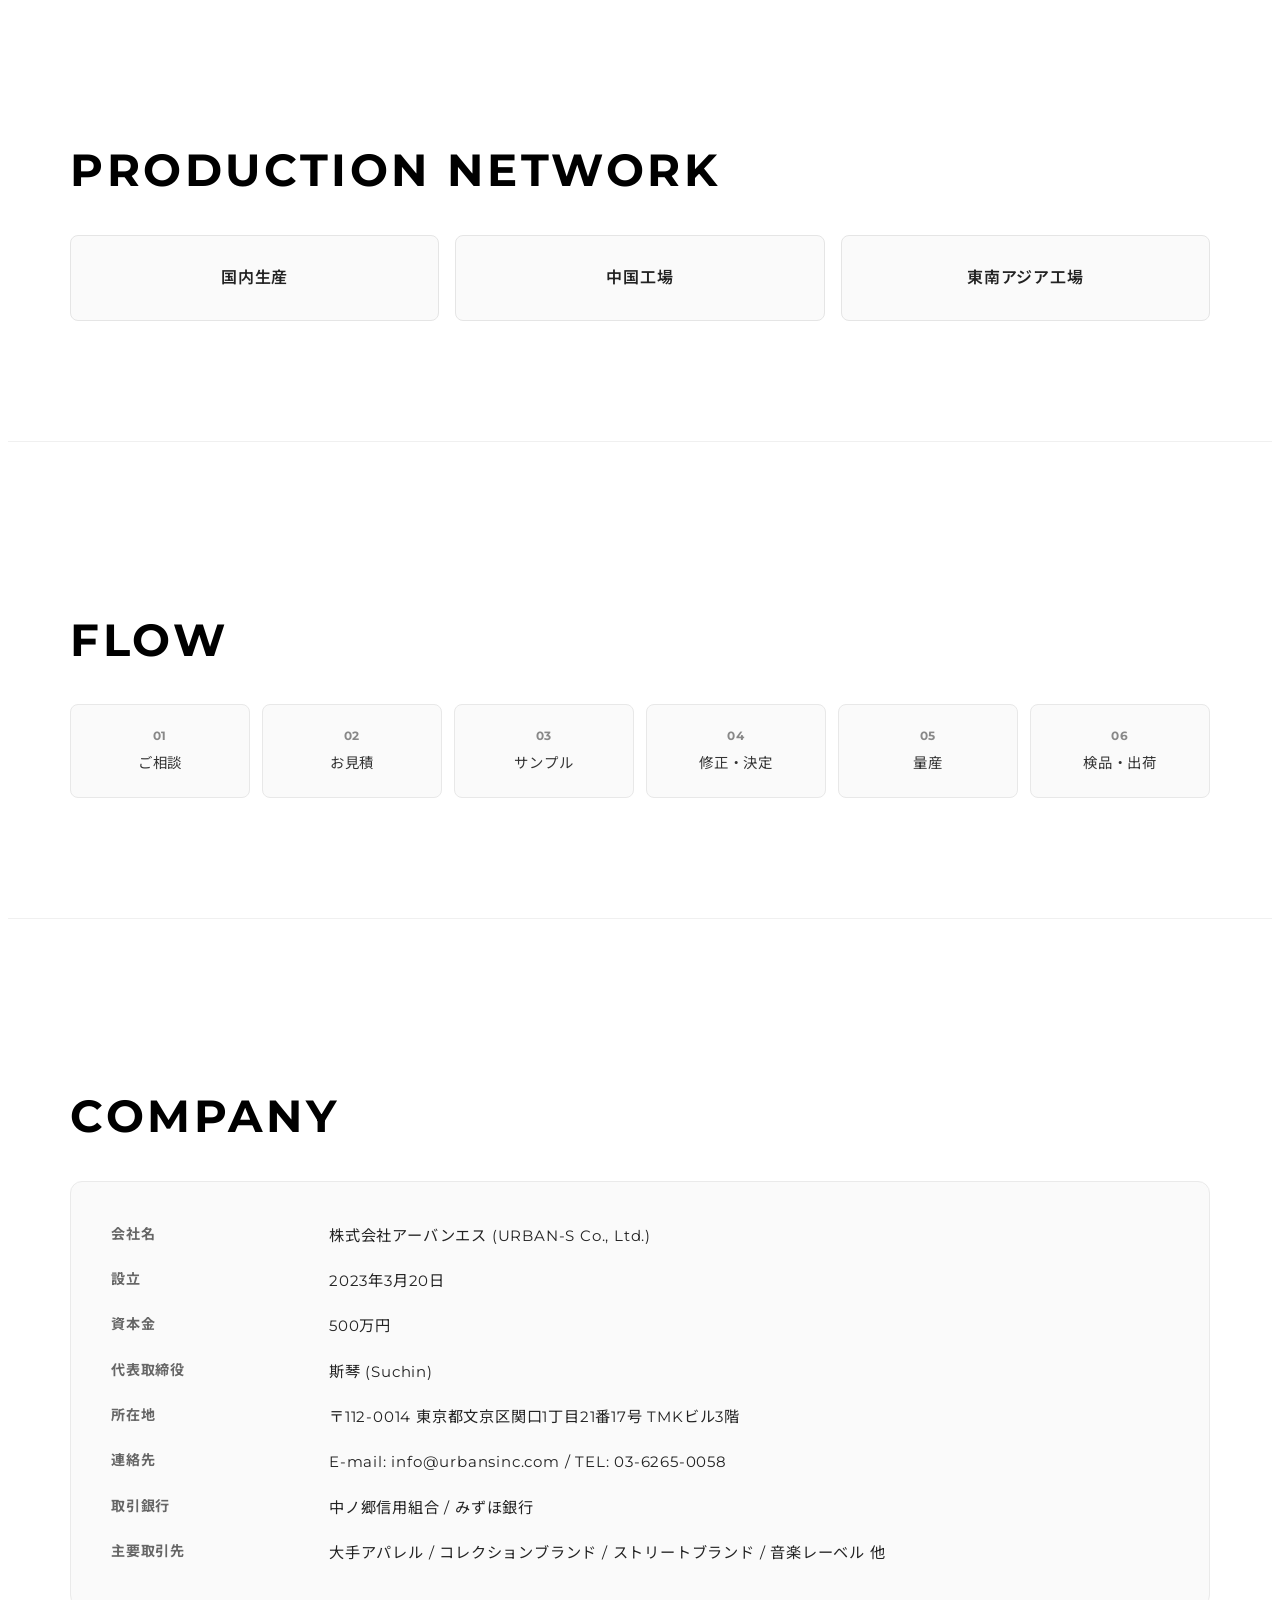
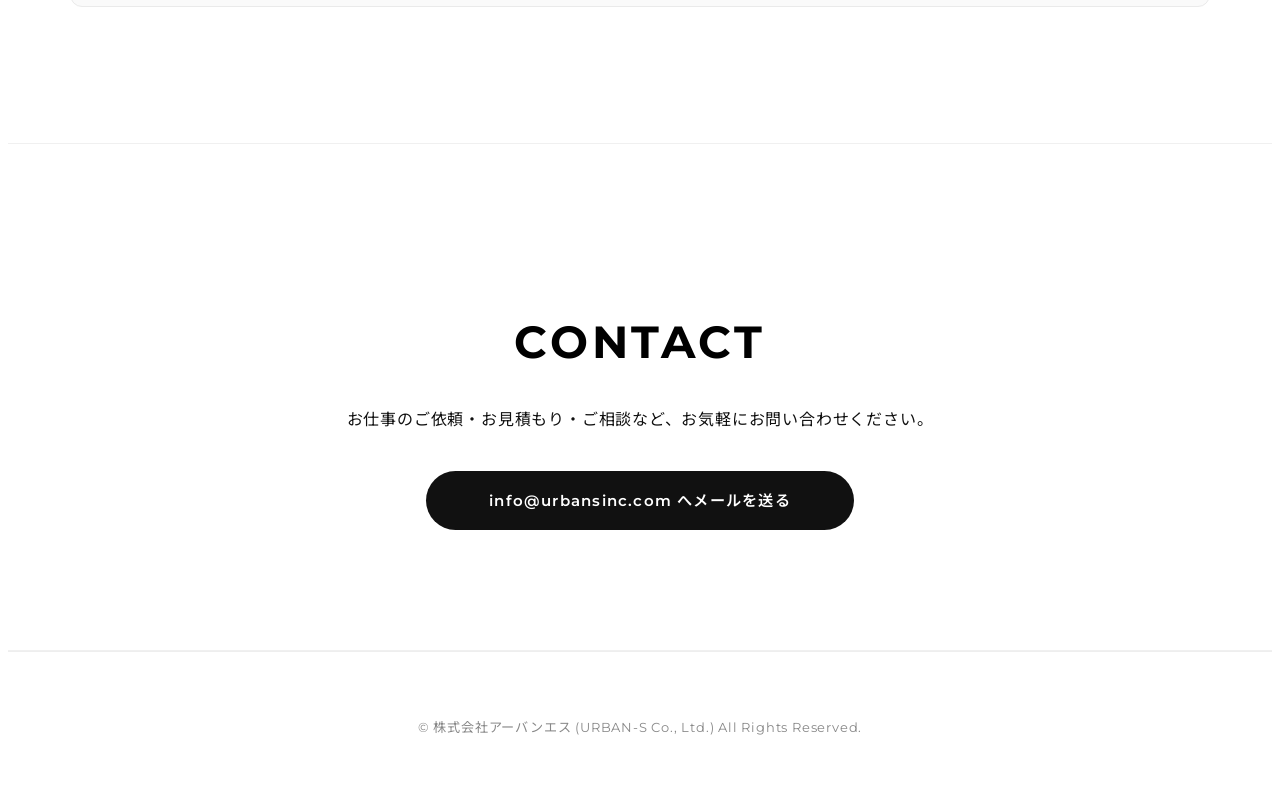
==== commit d3252008: "Update index.html" ====
--- a/index.html
+++ b/index.html
@@ -304,7 +304,7 @@
       <p class="contact-lead">お仕事のご依頼・お見積もり・ご相談など、お気軽にお問い合わせください。</p>
       <a href="mailto:info@urbansinc.com" class="btn-contact">
   info@urbansinc.com へメールを送る
-　　　</a>
+　　</a>
     </div>
   </section>
 
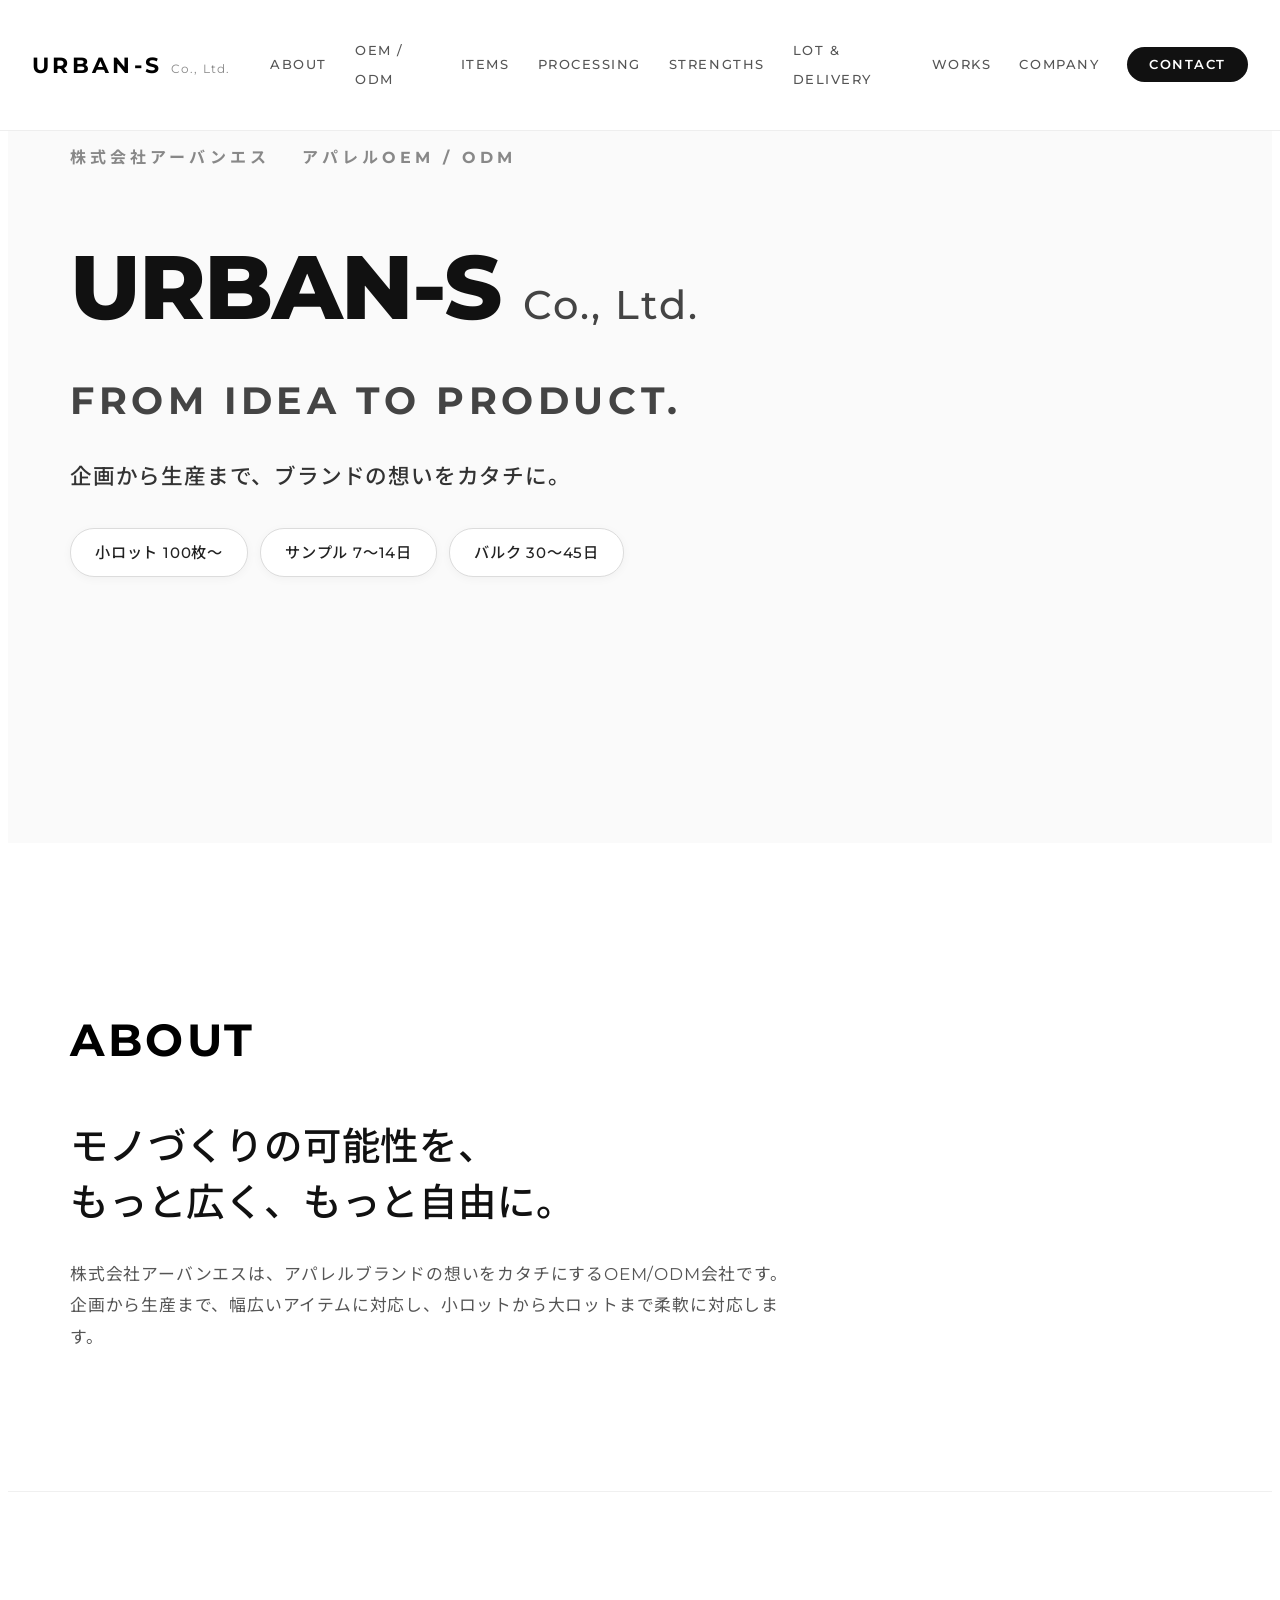
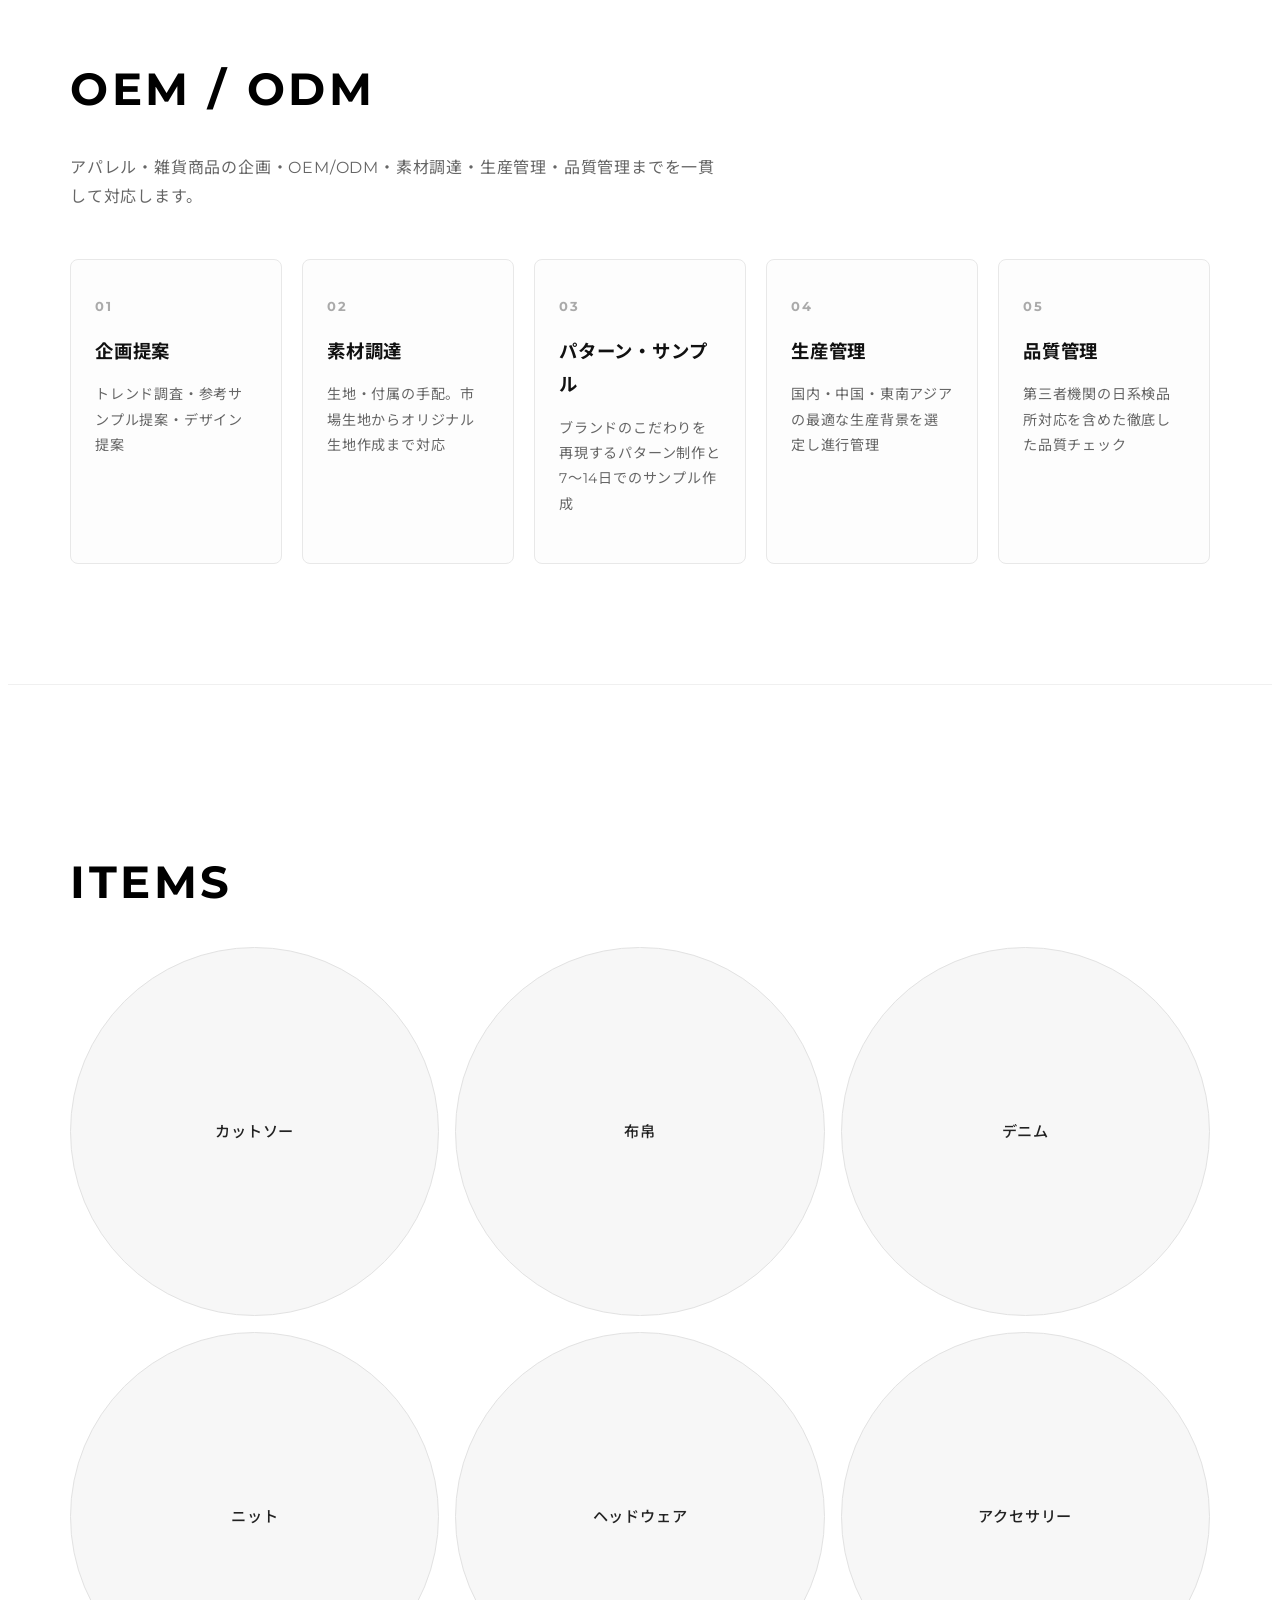
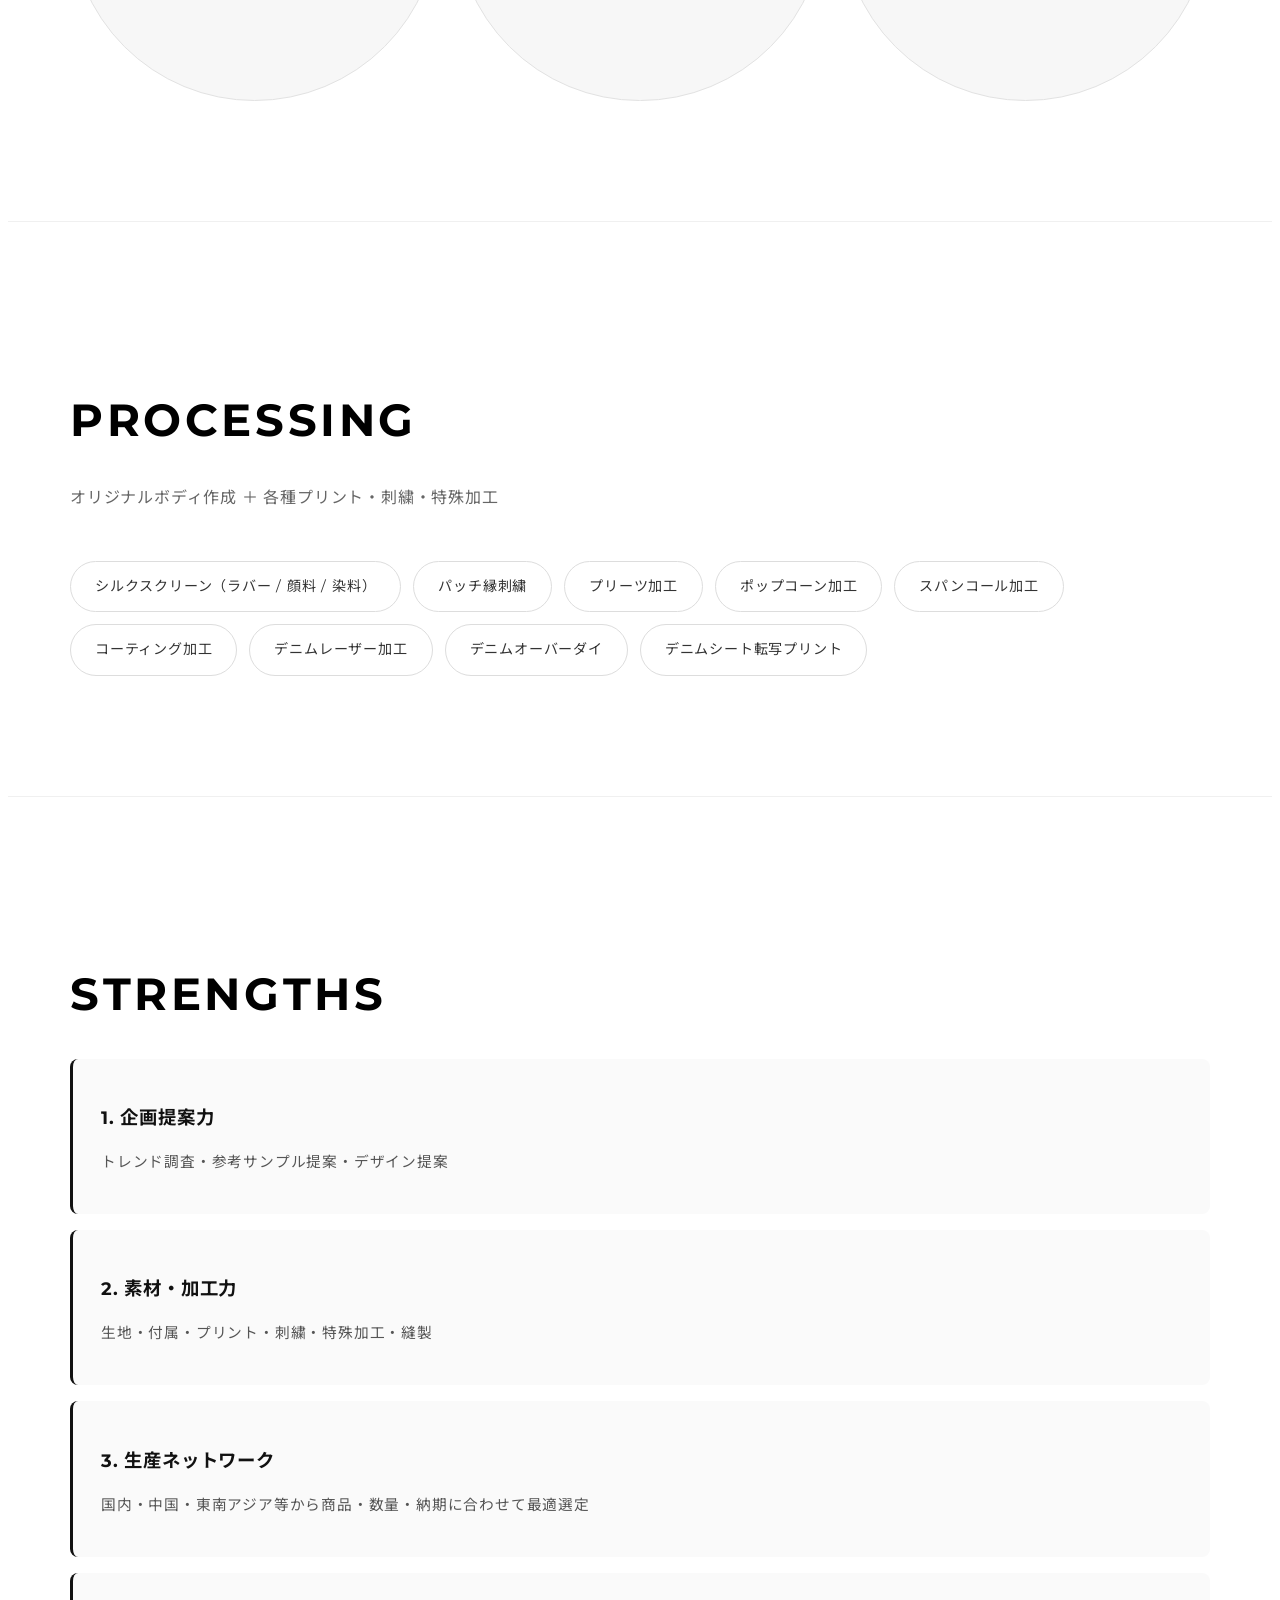
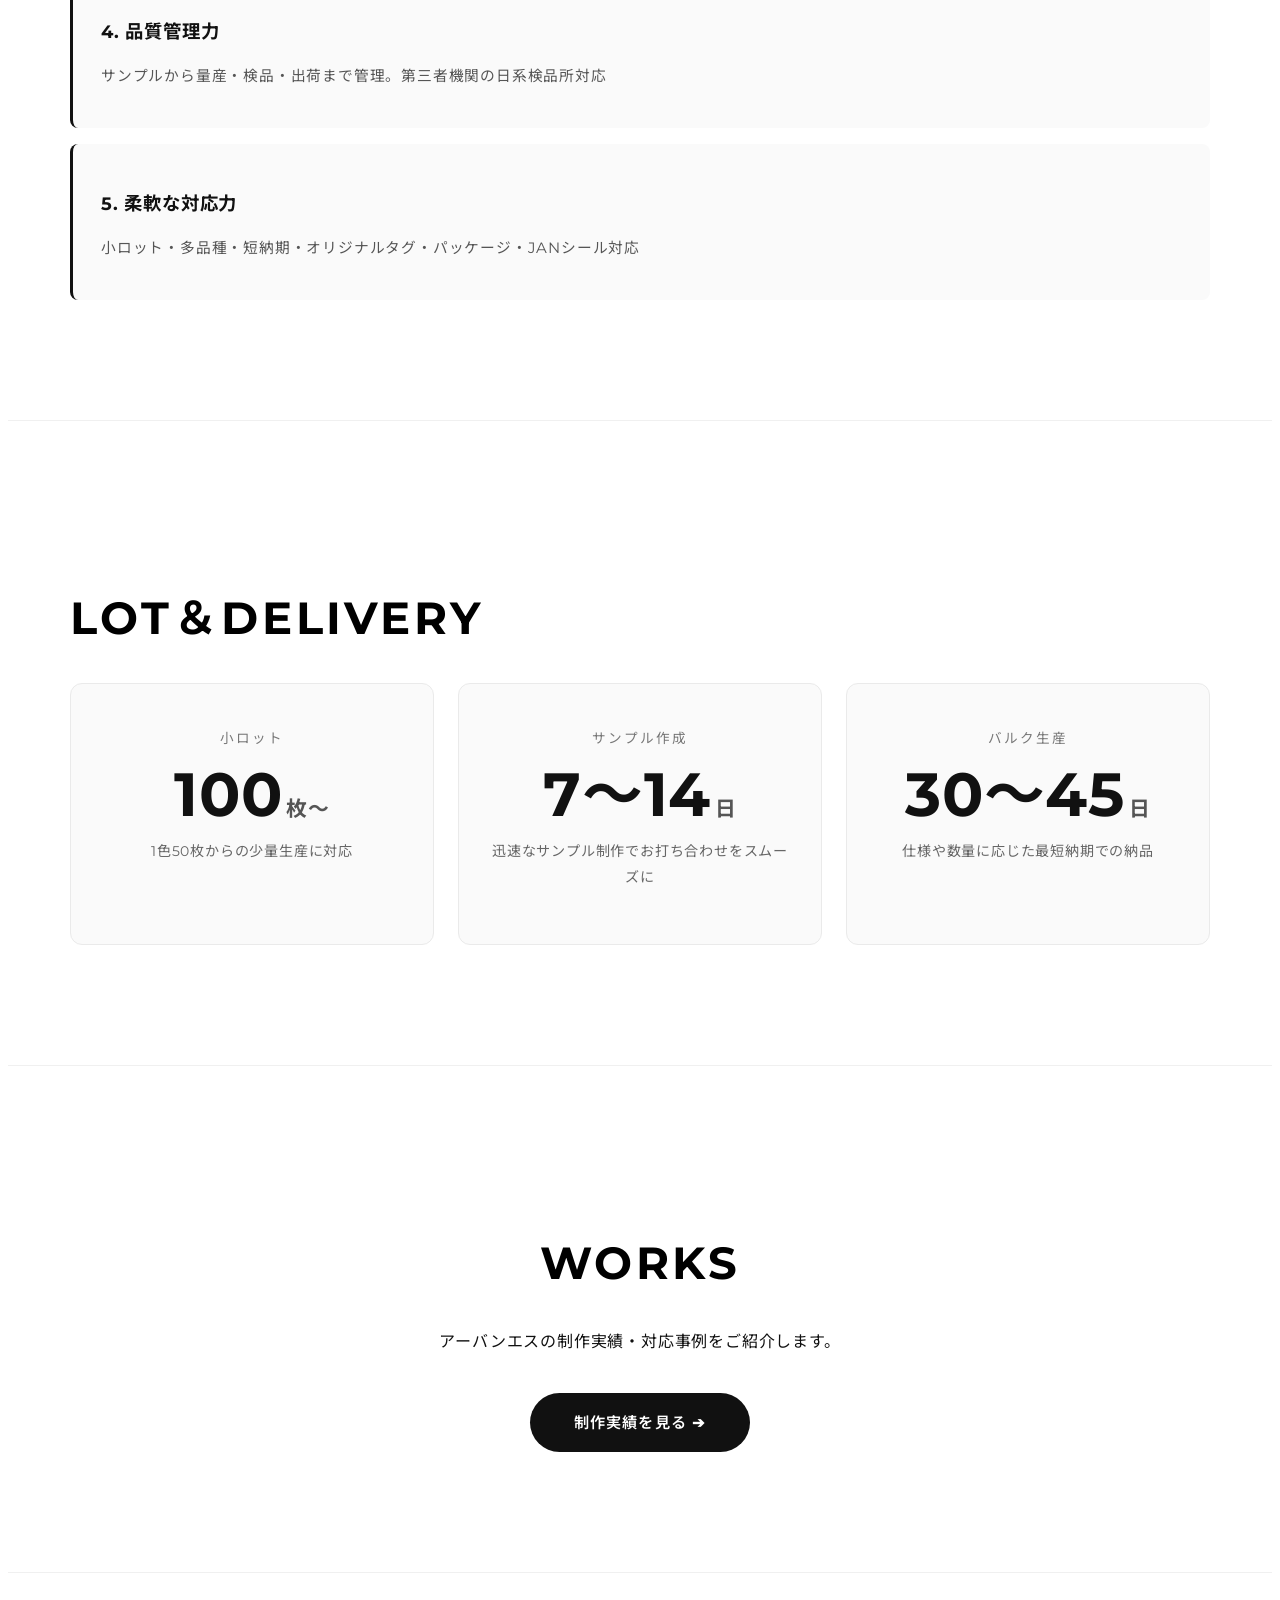
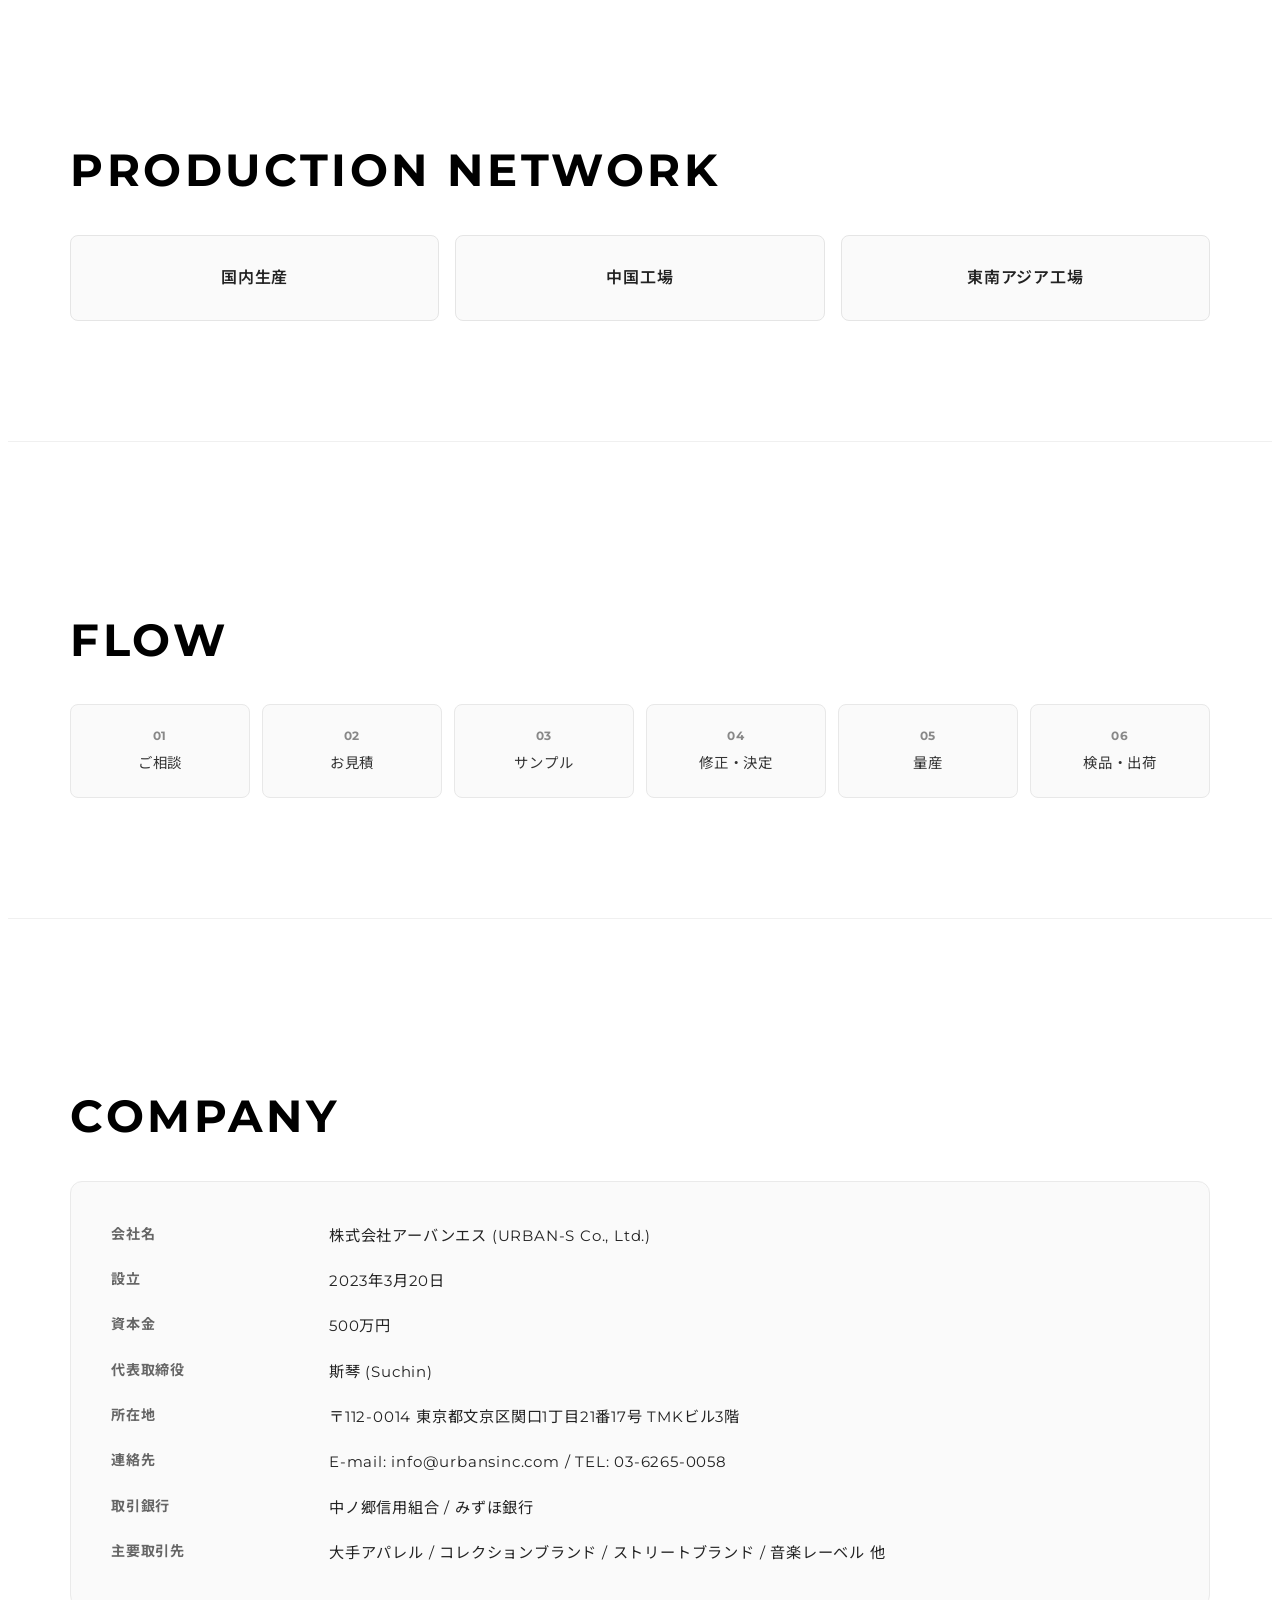
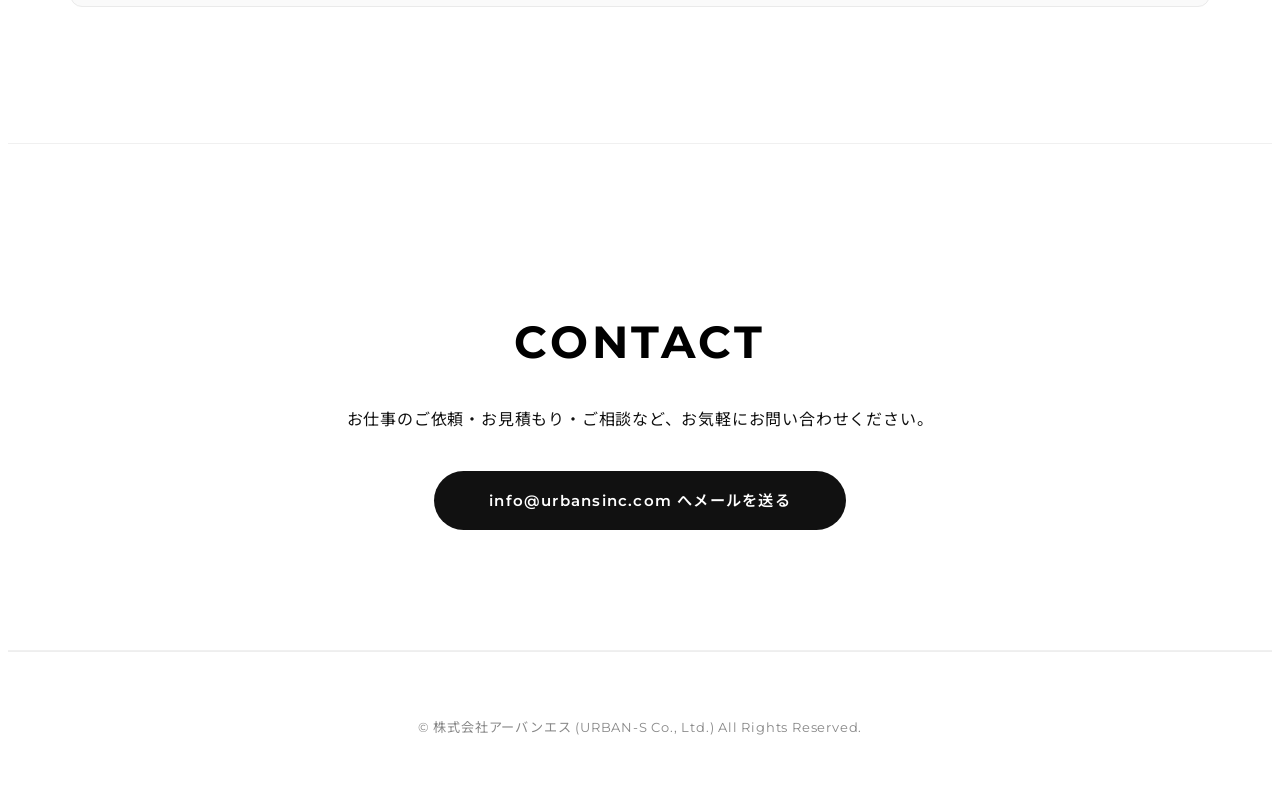
==== commit e390f56a: "Update index.html" ====
--- a/index.html
+++ b/index.html
@@ -302,15 +302,30 @@
     <div class="container text-center">
       <h2 class="section-title">CONTACT</h2>
       <p class="contact-lead">お仕事のご依頼・お見積もり・ご相談など、お気軽にお問い合わせください。</p>
-      <a href="mailto:info@urbansinc.com" class="btn-contact">
+      <a href="https://mail.google.com/mail/?view=cm&fs=1&to=info@urbansinc.com"
+   class="btn-contact"
+   target="_blank"
+   rel="noopener noreferrer">
   info@urbansinc.com へメールを送る
-　　</a>
+　</a>
     </div>
   </section>
 
   <footer class="footer">
   <p>&copy; 株式会社アーバンエス (URBAN-S Co., Ltd.) All Rights Reserved.</p>
 </footer>
-
+<script>
+  const contactButtons = document.querySelectorAll('.btn-contact, .mobile-contact');
+
+  contactButtons.forEach(button => {
+    if (/iPhone|iPad|iPod|Android/i.test(navigator.userAgent)) {
+      button.href = 'mailto:info@urbansinc.com';
+      button.removeAttribute('target');
+    } else {
+      button.href = 'https://mail.google.com/mail/?view=cm&fs=1&to=info@urbansinc.com';
+      button.target = '_blank';
+    }
+  });
+</script>
 </body>
 </html>
